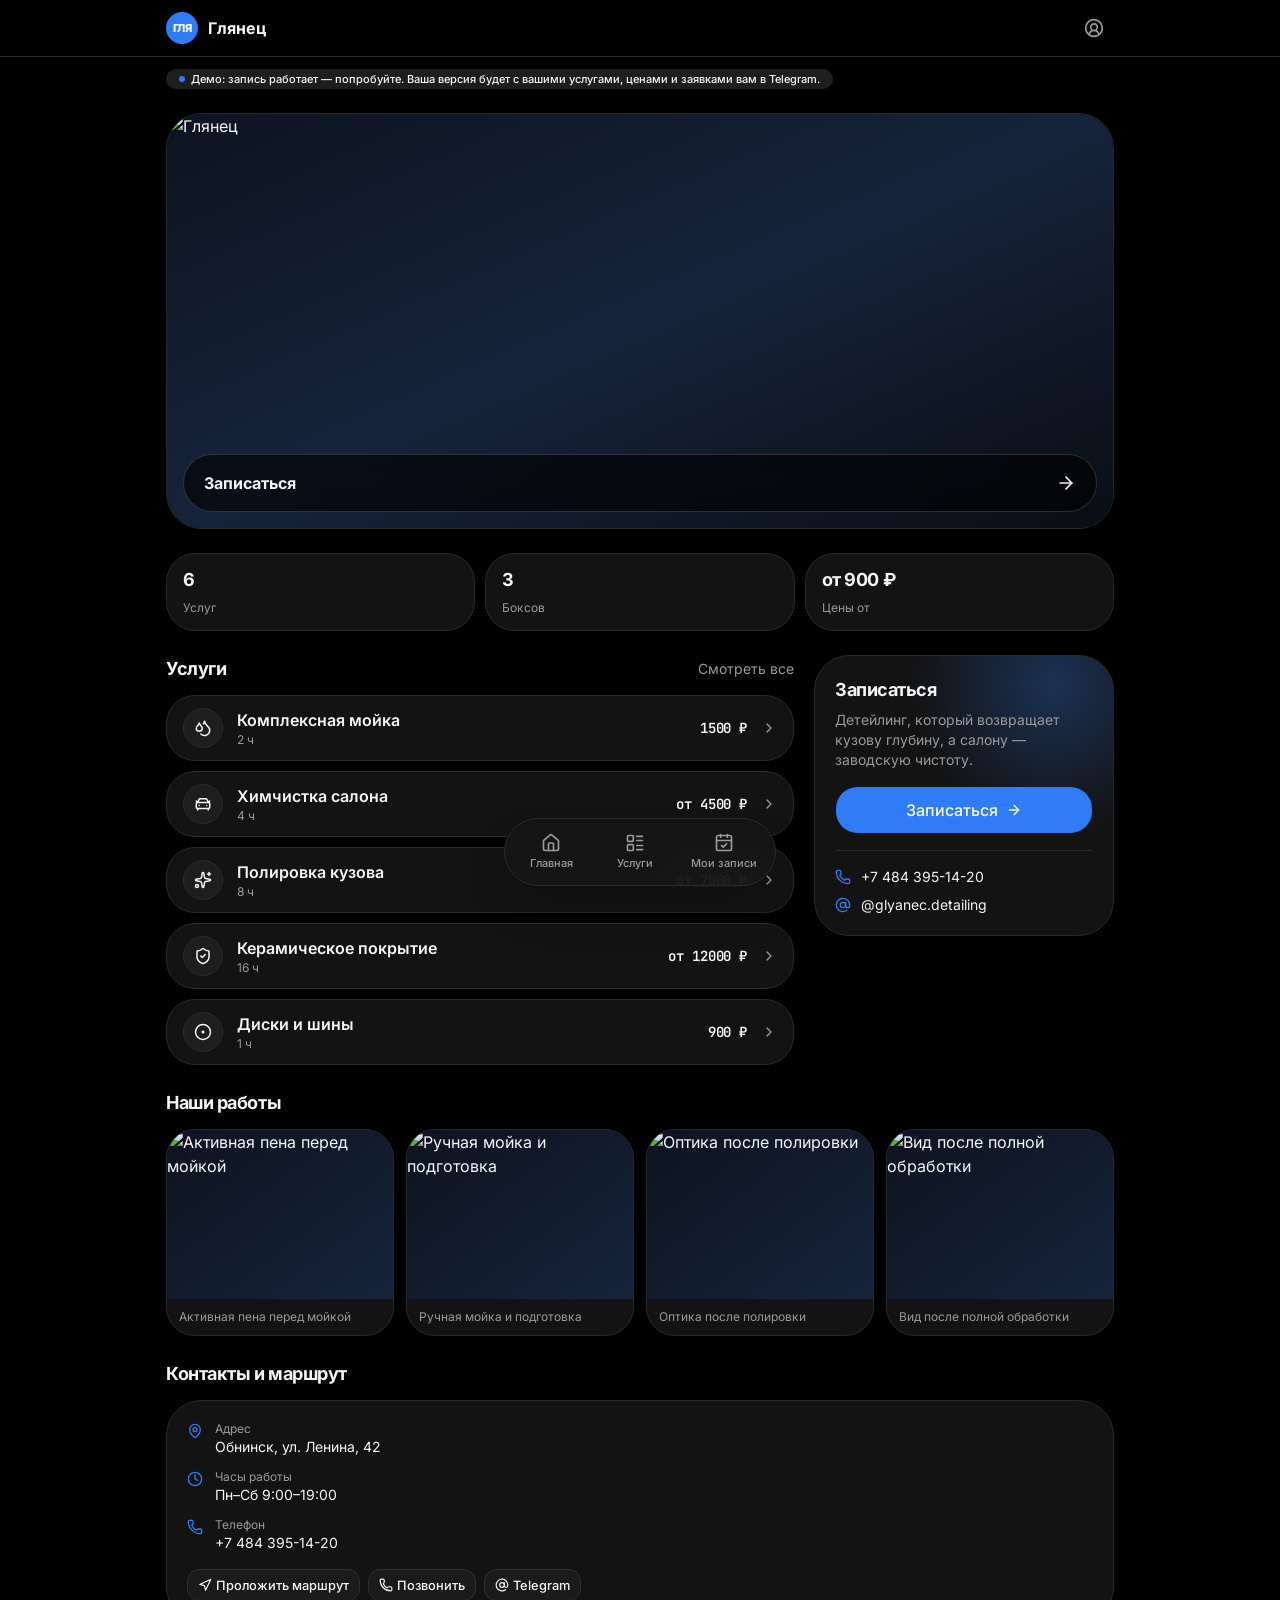
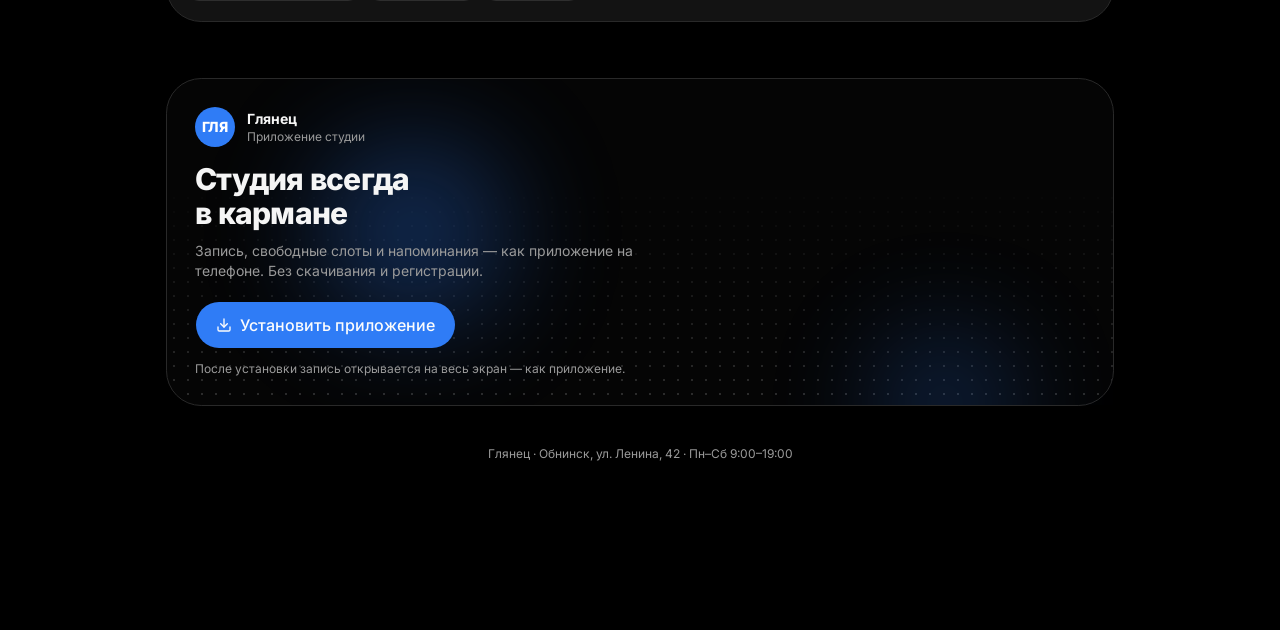
==== index.html @ 8f03084e "og: превью ссылки в Telegram" ====
<!doctype html>
<html lang="ru" class="dark">
  <head>
    <meta charset="UTF-8" />
    <meta name="viewport" content="width=device-width, initial-scale=1.0, viewport-fit=cover" />
    <meta name="theme-color" content="#000000" />
    <meta name="description" content="Онлайн-запись в детейлинг-студию «Глянец» — услуги, цены и свободные слоты прямо с телефона." />
    <title>Глянец — детейлинг-студия в Обнинске · Онлайн-запись</title>
    <meta property="og:type" content="website" />
    <meta property="og:site_name" content="Глянец — детейлинг-студия" />
    <meta property="og:title" content="Глянец — детейлинг-студия в Обнинске" />
    <meta property="og:description" content="Онлайн-запись прямо с телефона: услуги, цены и свободные слоты." />
    <meta property="og:image" content="https://biber78788-byte.github.io/demo-glyanec/og.jpg" />
    <meta property="og:image:width" content="1200" />
    <meta property="og:image:height" content="630" />
    <meta property="og:url" content="https://biber78788-byte.github.io/demo-glyanec/" />
    <meta name="twitter:card" content="summary_large_image" />

    <link rel="icon" type="image/png" href="./icon-512.png" />
    <link rel="apple-touch-icon" href="./icon-512.png" />
    <link rel="preconnect" href="https://fonts.googleapis.com" />
    <link rel="preconnect" href="https://fonts.gstatic.com" crossorigin />
    <link
      href="https://fonts.googleapis.com/css2?family=Inter:wght@400;500;600;700;800&family=JetBrains+Mono:wght@500;600&display=swap"
      rel="stylesheet"
    />
    <script type="module" crossorigin src="./assets/index-B6AAFp9s.js"></script>
    <link rel="stylesheet" crossorigin href="./assets/index-CU61PNEk.css">
  <link rel="manifest" href="./manifest.webmanifest"></head>
  <body>
    <div id="root"></div>
  </body>
</html>
---- assets/index-CU61PNEk.css ----
@layer properties{@supports (((-webkit-hyphens:none)) and (not (margin-trim:inline))) or ((-moz-orient:inline) and (not (color:rgb(from red r g b)))){:root,:host{--shimmer-angle:20deg}*,:before,:after,::backdrop{--tw-translate-x:0;--tw-translate-y:0;--tw-translate-z:0;--tw-rotate-x:initial;--tw-rotate-y:initial;--tw-rotate-z:initial;--tw-skew-x:initial;--tw-skew-y:initial;--tw-border-style:solid;--tw-gradient-position:initial;--tw-gradient-from:#0000;--tw-gradient-via:#0000;--tw-gradient-to:#0000;--tw-gradient-stops:initial;--tw-gradient-via-stops:initial;--tw-gradient-from-position:0%;--tw-gradient-via-position:50%;--tw-gradient-to-position:100%;--tw-leading:initial;--tw-font-weight:initial;--tw-tracking:initial;--tw-shadow:0 0 #0000;--tw-shadow-color:initial;--tw-shadow-alpha:100%;--tw-inset-shadow:0 0 #0000;--tw-inset-shadow-color:initial;--tw-inset-shadow-alpha:100%;--tw-ring-color:initial;--tw-ring-shadow:0 0 #0000;--tw-inset-ring-color:initial;--tw-inset-ring-shadow:0 0 #0000;--tw-ring-inset:initial;--tw-ring-offset-width:0px;--tw-ring-offset-color:#fff;--tw-ring-offset-shadow:0 0 #0000;--tw-outline-style:solid;--tw-backdrop-blur:initial;--tw-backdrop-brightness:initial;--tw-backdrop-contrast:initial;--tw-backdrop-grayscale:initial;--tw-backdrop-hue-rotate:initial;--tw-backdrop-invert:initial;--tw-backdrop-opacity:initial;--tw-backdrop-saturate:initial;--tw-backdrop-sepia:initial;--tw-duration:initial;--tw-ease:initial;--tw-content:"";--tw-blur:initial;--tw-brightness:initial;--tw-contrast:initial;--tw-grayscale:initial;--tw-hue-rotate:initial;--tw-invert:initial;--tw-opacity:initial;--tw-saturate:initial;--tw-sepia:initial;--tw-drop-shadow:initial;--tw-drop-shadow-color:initial;--tw-drop-shadow-alpha:100%;--tw-drop-shadow-size:initial;--tw-animation-delay:0s;--tw-animation-direction:normal;--tw-animation-duration:initial;--tw-animation-fill-mode:none;--tw-animation-iteration-count:1;--tw-enter-blur:0;--tw-enter-opacity:1;--tw-enter-rotate:0;--tw-enter-scale:1;--tw-enter-translate-x:0;--tw-enter-translate-y:0;--tw-exit-blur:0;--tw-exit-opacity:1;--tw-exit-rotate:0;--tw-exit-scale:1;--tw-exit-translate-x:0;--tw-exit-translate-y:0;--scroll-fade-t:0px;--scroll-fade-b:0px;--scroll-fade-s:0px;--scroll-fade-e:0px;--scroll-fade-mask:initial;--shimmer-image:initial;--shimmer-text-fill:initial}}}@layer theme{:root,:host{--font-sans:"Inter Variable", ui-sans-serif, system-ui, -apple-system, sans-serif;--font-mono:"JetBrains Mono", ui-monospace, "Cascadia Mono", monospace;--color-emerald-400:oklch(76.5% .177 163.223);--color-emerald-500:oklch(69.6% .17 162.48);--color-black:#000;--color-white:#fff;--spacing:.25rem;--container-xs:20rem;--container-sm:24rem;--text-xs:.75rem;--text-xs--line-height:calc(1 / .75);--text-sm:.875rem;--text-sm--line-height:calc(1.25 / .875);--text-base:1rem;--text-base--line-height: 1.5 ;--text-lg:1.125rem;--text-lg--line-height:calc(1.75 / 1.125);--text-2xl:1.5rem;--text-2xl--line-height:calc(2 / 1.5);--text-3xl:1.875rem;--text-3xl--line-height: 1.2 ;--font-weight-medium:500;--font-weight-semibold:600;--font-weight-bold:700;--font-weight-extrabold:800;--tracking-tight:-.025em;--leading-snug:1.375;--radius-md:calc(var(--radius) * .8);--shadow-sm:0 1px 3px 0 #0000001a, 0 1px 2px -1px #0000001a;--shadow-md:0 4px 6px -1px #0000001a, 0 2px 4px -2px #0000001a;--shadow-lg:0 10px 15px -3px #0000001a, 0 4px 6px -4px #0000001a;--shadow-xl:0 20px 25px -5px #0000001a, 0 8px 10px -6px #0000001a;--animate-spin:spin 1s linear infinite;--animate-pulse:pulse 2s cubic-bezier(.4, 0, .6, 1) infinite;--blur-xs:4px;--blur-md:12px;--blur-xl:24px;--default-transition-duration:.15s;--default-transition-timing-function:cubic-bezier(.4, 0, .2, 1);--default-font-family:"Inter Variable", ui-sans-serif, system-ui, -apple-system, sans-serif;--default-mono-font-family:"JetBrains Mono", ui-monospace, "Cascadia Mono", monospace;--color-ring:var(--ring);--color-border:var(--border);--color-destructive:var(--destructive);--color-accent:var(--accent);--color-muted-foreground:var(--muted-foreground);--color-muted:var(--muted);--color-secondary:var(--secondary);--color-primary:var(--primary);--color-popover:var(--popover);--color-card-foreground:var(--card-foreground);--color-card:var(--card);--color-foreground:var(--foreground);--color-background:var(--background)}}@layer base{*,:after,:before,::backdrop{box-sizing:border-box;border:0 solid;margin:0;padding:0}::file-selector-button{box-sizing:border-box;border:0 solid;margin:0;padding:0}html,:host{-webkit-text-size-adjust:100%;tab-size:4;line-height:1.5;font-family:var(--default-font-family,-apple-system, BlinkMacSystemFont, "Segoe UI", Roboto, "Helvetica Neue", "Noto Sans", Arial, sans-serif, "Apple Color Emoji", "Segoe UI Emoji", "Segoe UI Symbol", "Noto Color Emoji");font-feature-settings:var(--default-font-feature-settings,normal);font-variation-settings:var(--default-font-variation-settings,normal);-webkit-tap-highlight-color:transparent}hr{height:0;color:inherit;border-top-width:1px}abbr:where([title]){-webkit-text-decoration:underline dotted;text-decoration:underline dotted}h1,h2,h3,h4,h5,h6{font-size:inherit;font-weight:inherit}a{color:inherit;-webkit-text-decoration:inherit;text-decoration:inherit}b,strong{font-weight:bolder}code,kbd,samp,pre{font-family:var(--default-mono-font-family,ui-monospace, SFMono-Regular, Menlo, Monaco, Consolas, "Liberation Mono", "Courier New", monospace);font-feature-settings:var(--default-mono-font-feature-settings,normal);font-variation-settings:var(--default-mono-font-variation-settings,normal);font-size:1em}small{font-size:80%}sub,sup{vertical-align:baseline;font-size:75%;line-height:0;position:relative}sub{bottom:-.25em}sup{top:-.5em}table{text-indent:0;border-color:inherit;border-collapse:collapse}:-moz-focusring:where(:not(iframe)){outline:auto}progress{vertical-align:baseline}summary{display:list-item}ol,ul,menu{list-style:none}img,svg,video,canvas,audio,iframe,embed,object{vertical-align:middle;display:block}img,video{max-width:100%;height:auto}button,input,select,optgroup,textarea{font:inherit;font-feature-settings:inherit;font-variation-settings:inherit;letter-spacing:inherit;color:inherit;opacity:1;background-color:#0000;border-radius:0}::file-selector-button{font:inherit;font-feature-settings:inherit;font-variation-settings:inherit;letter-spacing:inherit;color:inherit;opacity:1;background-color:#0000;border-radius:0}:where(select:is([multiple],[size])) optgroup{font-weight:bolder}:where(select:is([multiple],[size])) optgroup option{padding-inline-start:20px}::file-selector-button{margin-inline-end:4px}::placeholder{opacity:1}@supports (not ((-webkit-appearance:-apple-pay-button))) or (contain-intrinsic-size:1px){::placeholder{color:currentColor}@supports (color:color-mix(in lab,red,red)){::placeholder{color:color-mix(in oklab,currentcolor 50%,transparent)}}}textarea{resize:vertical}::-webkit-search-decoration{-webkit-appearance:none}::-webkit-date-and-time-value{min-height:1lh;text-align:inherit}::-webkit-datetime-edit{display:inline-flex}::-webkit-datetime-edit-fields-wrapper{padding:0}::-webkit-datetime-edit{padding-block:0}::-webkit-datetime-edit-year-field{padding-block:0}::-webkit-datetime-edit-month-field{padding-block:0}::-webkit-datetime-edit-day-field{padding-block:0}::-webkit-datetime-edit-hour-field{padding-block:0}::-webkit-datetime-edit-minute-field{padding-block:0}::-webkit-datetime-edit-second-field{padding-block:0}::-webkit-datetime-edit-millisecond-field{padding-block:0}::-webkit-datetime-edit-meridiem-field{padding-block:0}::-webkit-calendar-picker-indicator{line-height:1}:-moz-ui-invalid{box-shadow:none}button,input:where([type=button],[type=reset],[type=submit]){appearance:button}::file-selector-button{appearance:button}::-webkit-inner-spin-button{height:auto}::-webkit-outer-spin-button{height:auto}[hidden]:where(:not([hidden=until-found])){display:none!important}*{border-color:var(--border);outline-color:var(--ring)}@supports (color:color-mix(in lab,red,red)){*{outline-color:color-mix(in oklab,var(--ring) 50%,transparent)}}html{color-scheme:dark;scroll-behavior:smooth;font-family:Inter Variable,ui-sans-serif,system-ui,-apple-system,sans-serif}body{background-color:var(--background);color:var(--foreground);-webkit-font-smoothing:antialiased;-moz-osx-font-smoothing:grayscale}::selection{background:var(--primary)}@supports (color:color-mix(in lab,red,red)){::selection{background:color-mix(in oklab,var(--primary) 45%,transparent)}}}@layer components;@layer utilities{.\@container\/card-header{container:card-header/inline-size}.pointer-events-auto{pointer-events:auto}.pointer-events-none{pointer-events:none}.visible{visibility:visible}.sr-only{clip-path:inset(50%);white-space:nowrap;border-width:0;width:1px;height:1px;margin:-1px;padding:0;position:absolute;overflow:hidden}.absolute{position:absolute}.fixed{position:fixed}.relative{position:relative}.static{position:static}.sticky{position:sticky}.inset-0{inset:0}.inset-x-0{inset-inline:0}.inset-x-4{inset-inline:calc(var(--spacing) * 4)}.top-0{top:0}.top-1\/2{top:50%}.top-2{top:calc(var(--spacing) * 2)}.right-2{right:calc(var(--spacing) * 2)}.bottom-0{bottom:0}.bottom-4{bottom:calc(var(--spacing) * 4)}.left-1\/2{left:50%}.isolate{isolation:isolate}.z-10{z-index:10}.z-40{z-index:40}.z-50{z-index:50}.col-span-2{grid-column:span 2/span 2}.col-start-2{grid-column-start:2}.row-span-2{grid-row:span 2/span 2}.row-start-1{grid-row-start:1}.m-\(--drawer-inset\,0px\){margin:var(--drawer-inset,0px)}.-mx-1{margin-inline:calc(var(--spacing) * -1)}.-mx-4{margin-inline:calc(var(--spacing) * -4)}.mx-auto{margin-inline:auto}.my-1{margin-block:var(--spacing)}.mt-0\.5{margin-top:calc(var(--spacing) * .5)}.mt-1{margin-top:var(--spacing)}.mt-1\.5{margin-top:calc(var(--spacing) * 1.5)}.mt-2{margin-top:calc(var(--spacing) * 2)}.mt-2\.5{margin-top:calc(var(--spacing) * 2.5)}.mt-3{margin-top:calc(var(--spacing) * 3)}.mt-4{margin-top:calc(var(--spacing) * 4)}.mt-5{margin-top:calc(var(--spacing) * 5)}.mt-8{margin-top:calc(var(--spacing) * 8)}.mt-auto{margin-top:auto}.-mb-4{margin-bottom:calc(var(--spacing) * -4)}.mb-3{margin-bottom:calc(var(--spacing) * 3)}.mb-4{margin-bottom:calc(var(--spacing) * 4)}.mb-5{margin-bottom:calc(var(--spacing) * 5)}.block{display:block}.flex{display:flex}.grid{display:grid}.hidden{display:none}.inline{display:inline}.inline-flex{display:inline-flex}.table{display:table}.field-sizing-content{field-sizing:content}.aspect-\[4\/3\]{aspect-ratio:4/3}.aspect-\[16\/10\]{aspect-ratio:16/10}.size-1\.5{width:calc(var(--spacing) * 1.5);height:calc(var(--spacing) * 1.5)}.size-3{width:calc(var(--spacing) * 3);height:calc(var(--spacing) * 3)}.size-3\.5{width:calc(var(--spacing) * 3.5);height:calc(var(--spacing) * 3.5)}.size-4{width:calc(var(--spacing) * 4);height:calc(var(--spacing) * 4)}.size-4\.5{width:calc(var(--spacing) * 4.5);height:calc(var(--spacing) * 4.5)}.size-5{width:calc(var(--spacing) * 5);height:calc(var(--spacing) * 5)}.size-6{width:calc(var(--spacing) * 6);height:calc(var(--spacing) * 6)}.size-8{width:calc(var(--spacing) * 8);height:calc(var(--spacing) * 8)}.size-10{width:calc(var(--spacing) * 10);height:calc(var(--spacing) * 10)}.size-12{width:calc(var(--spacing) * 12);height:calc(var(--spacing) * 12)}.size-14{width:calc(var(--spacing) * 14);height:calc(var(--spacing) * 14)}.h-\(--drawer-content-height\){height:var(--drawer-content-height)}.h-1{height:var(--spacing)}.h-3\.5{height:calc(var(--spacing) * 3.5)}.h-5{height:calc(var(--spacing) * 5)}.h-6{height:calc(var(--spacing) * 6)}.h-8{height:calc(var(--spacing) * 8)}.h-10{height:calc(var(--spacing) * 10)}.h-12{height:calc(var(--spacing) * 12)}.h-14{height:calc(var(--spacing) * 14)}.h-16{height:calc(var(--spacing) * 16)}.h-24{height:calc(var(--spacing) * 24)}.h-40{height:calc(var(--spacing) * 40)}.h-\[calc\(100\%-1px\)\]{height:calc(100% - 1px)}.h-auto{height:auto}.h-px{height:1px}.max-h-\(--available-height\){max-height:var(--available-height)}.max-h-\(--drawer-content-max-height\,none\){max-height:var(--drawer-content-max-height,none)}.min-h-0{min-height:0}.min-h-16{min-height:calc(var(--spacing) * 16)}.min-h-dvh{min-height:100dvh}.w-\(--anchor-width\){width:var(--anchor-width)}.w-\(--drawer-content-width\,auto\){width:var(--drawer-content-width,auto)}.w-3\/4{width:75%}.w-28{width:calc(var(--spacing) * 28)}.w-fit{width:fit-content}.w-full{width:100%}.max-w-\[560px\]{max-width:560px}.max-w-\[980px\]{max-width:980px}.max-w-\[calc\(100\%-2rem\)\]{max-width:calc(100% - 2rem)}.max-w-sm{max-width:var(--container-sm)}.max-w-xs{max-width:var(--container-xs)}.min-w-0{min-width:0}.min-w-14{min-width:calc(var(--spacing) * 14)}.min-w-20{min-width:calc(var(--spacing) * 20)}.min-w-36{min-width:calc(var(--spacing) * 36)}.min-w-40{min-width:calc(var(--spacing) * 40)}.flex-1{flex:1}.shrink-0{flex-shrink:0}.origin-\(--transform-origin\){transform-origin:var(--transform-origin)}.-translate-x-1\/2{--tw-translate-x: -50% ;translate:var(--tw-translate-x) var(--tw-translate-y)}.-translate-y-1\/2{--tw-translate-y: -50% ;translate:var(--tw-translate-x) var(--tw-translate-y)}.transform{transform:var(--tw-rotate-x,) var(--tw-rotate-y,) var(--tw-rotate-z,) var(--tw-skew-x,) var(--tw-skew-y,)}.transform-\[translate3d\(var\(--translate-x\,0px\)\,var\(--translate-y\,0px\)\,0\)_scale\(var\(--stack-scale\)\)\]{transform:translate3d(var(--translate-x,0px),var(--translate-y,0px),0) scale(var(--stack-scale))}.animate-pulse{animation:var(--animate-pulse)}.animate-spin{animation:var(--animate-spin)}.cursor-default{cursor:default}.cursor-grab{cursor:grab}.cursor-not-allowed{cursor:not-allowed}.cursor-pointer{cursor:pointer}.scroll-my-1{scroll-margin-block:var(--spacing)}.\[scrollbar-width\:none\]{scrollbar-width:none}.auto-rows-min{grid-auto-rows:min-content}.grid-cols-2{grid-template-columns:repeat(2,minmax(0,1fr))}.grid-cols-3{grid-template-columns:repeat(3,minmax(0,1fr))}.grid-cols-4{grid-template-columns:repeat(4,minmax(0,1fr))}.flex-col{flex-direction:column}.flex-col-reverse{flex-direction:column-reverse}.flex-wrap{flex-wrap:wrap}.place-items-center{place-items:center}.items-center{align-items:center}.items-start{align-items:flex-start}.justify-between{justify-content:space-between}.justify-center{justify-content:center}.justify-start{justify-content:flex-start}.gap-\(--card-spacing\){gap:var(--card-spacing)}.gap-0\.5{gap:calc(var(--spacing) * .5)}.gap-1{gap:var(--spacing)}.gap-1\.5{gap:calc(var(--spacing) * 1.5)}.gap-2{gap:calc(var(--spacing) * 2)}.gap-2\.5{gap:calc(var(--spacing) * 2.5)}.gap-3{gap:calc(var(--spacing) * 3)}.gap-3\.5{gap:calc(var(--spacing) * 3.5)}.gap-4{gap:calc(var(--spacing) * 4)}.gap-5{gap:calc(var(--spacing) * 5)}.gap-6{gap:calc(var(--spacing) * 6)}.self-start{align-self:flex-start}.justify-self-end{justify-self:flex-end}.truncate{text-overflow:ellipsis;white-space:nowrap;overflow:hidden}.overflow-hidden{overflow:hidden}.overflow-x-auto{overflow-x:auto}.overflow-x-hidden{overflow-x:hidden}.overflow-y-auto{overflow-y:auto}.overscroll-contain{overscroll-behavior:contain}.rounded-2xl{border-radius:calc(var(--radius) * 1.8)}.rounded-3xl{border-radius:calc(var(--radius) * 2.2)}.rounded-4xl{border-radius:calc(var(--radius) * 2.6)}.rounded-\[inherit\]{border-radius:inherit}.rounded-\[min\(var\(--radius-md\)\,10px\)\]{border-radius:min(var(--radius-md),10px)}.rounded-\[min\(var\(--radius-md\)\,12px\)\]{border-radius:min(var(--radius-md),12px)}.rounded-full{border-radius:3.40282e38px}.rounded-lg{border-radius:var(--radius)}.rounded-md{border-radius:calc(var(--radius) * .8)}.rounded-none{border-radius:0}.rounded-xl{border-radius:calc(var(--radius) * 1.4)}.rounded-t-xl{border-top-left-radius:calc(var(--radius) * 1.4);border-top-right-radius:calc(var(--radius) * 1.4)}.rounded-b-xl{border-bottom-right-radius:calc(var(--radius) * 1.4);border-bottom-left-radius:calc(var(--radius) * 1.4)}.border{border-style:var(--tw-border-style);border-width:1px}.border-t{border-top-style:var(--tw-border-style);border-top-width:1px}.border-b{border-bottom-style:var(--tw-border-style);border-bottom-width:1px}.border-dashed{--tw-border-style:dashed;border-style:dashed}.border-border{border-color:var(--border)}.border-input{border-color:var(--input)}.border-primary,.border-primary\/30{border-color:var(--primary)}@supports (color:color-mix(in lab,red,red)){.border-primary\/30{border-color:color-mix(in oklab,var(--primary) 30%,transparent)}}.border-transparent{border-color:#0000}.bg-\[\#050505\]{background-color:#050505}.bg-background,.bg-background\/85{background-color:var(--background)}@supports (color:color-mix(in lab,red,red)){.bg-background\/85{background-color:color-mix(in oklab,var(--background) 85%,transparent)}}.bg-black\/10{background-color:#0000001a}@supports (color:color-mix(in lab,red,red)){.bg-black\/10{background-color:color-mix(in oklab,var(--color-black) 10%,transparent)}}.bg-border{background-color:var(--border)}.bg-card{background-color:var(--card)}.bg-destructive\/10{background-color:var(--destructive)}@supports (color:color-mix(in lab,red,red)){.bg-destructive\/10{background-color:color-mix(in oklab,var(--destructive) 10%,transparent)}}.bg-destructive\/15{background-color:var(--destructive)}@supports (color:color-mix(in lab,red,red)){.bg-destructive\/15{background-color:color-mix(in oklab,var(--destructive) 15%,transparent)}}.bg-emerald-500\/15{background-color:#00bb7f26}@supports (color:color-mix(in lab,red,red)){.bg-emerald-500\/15{background-color:color-mix(in oklab,var(--color-emerald-500) 15%,transparent)}}.bg-muted,.bg-muted\/50{background-color:var(--muted)}@supports (color:color-mix(in lab,red,red)){.bg-muted\/50{background-color:color-mix(in oklab,var(--muted) 50%,transparent)}}.bg-popover,.bg-popover\/90{background-color:var(--popover)}@supports (color:color-mix(in lab,red,red)){.bg-popover\/90{background-color:color-mix(in oklab,var(--popover) 90%,transparent)}}.bg-primary,.bg-primary\/10{background-color:var(--primary)}@supports (color:color-mix(in lab,red,red)){.bg-primary\/10{background-color:color-mix(in oklab,var(--primary) 10%,transparent)}}.bg-primary\/15{background-color:var(--primary)}@supports (color:color-mix(in lab,red,red)){.bg-primary\/15{background-color:color-mix(in oklab,var(--primary) 15%,transparent)}}.bg-secondary{background-color:var(--secondary)}.bg-transparent{background-color:#0000}.bg-gradient-to-br{--tw-gradient-position:to bottom right in oklab;background-image:linear-gradient(var(--tw-gradient-stops))}.from-\[\#0d1420\]{--tw-gradient-from:#0d1420;--tw-gradient-stops:var(--tw-gradient-via-stops,var(--tw-gradient-position), var(--tw-gradient-from) var(--tw-gradient-from-position), var(--tw-gradient-to) var(--tw-gradient-to-position))}.via-\[\#16233a\]{--tw-gradient-via:#16233a;--tw-gradient-via-stops:var(--tw-gradient-position), var(--tw-gradient-from) var(--tw-gradient-from-position), var(--tw-gradient-via) var(--tw-gradient-via-position), var(--tw-gradient-to) var(--tw-gradient-to-position);--tw-gradient-stops:var(--tw-gradient-via-stops)}.to-\[\#0a0e14\]{--tw-gradient-to:#0a0e14;--tw-gradient-stops:var(--tw-gradient-via-stops,var(--tw-gradient-position), var(--tw-gradient-from) var(--tw-gradient-from-position), var(--tw-gradient-to) var(--tw-gradient-to-position))}.to-\[\#16233a\]{--tw-gradient-to:#16233a;--tw-gradient-stops:var(--tw-gradient-via-stops,var(--tw-gradient-position), var(--tw-gradient-from) var(--tw-gradient-from-position), var(--tw-gradient-to) var(--tw-gradient-to-position))}.bg-clip-padding{background-clip:padding-box}.object-cover{object-fit:cover}.p-\(--card-spacing\){padding:var(--card-spacing)}.p-1{padding:var(--spacing)}.p-1\.5{padding:calc(var(--spacing) * 1.5)}.p-3{padding:calc(var(--spacing) * 3)}.p-4{padding:calc(var(--spacing) * 4)}.p-5{padding:calc(var(--spacing) * 5)}.p-6{padding:calc(var(--spacing) * 6)}.p-8{padding:calc(var(--spacing) * 8)}.p-\[3px\]{padding:3px}.px-\(--card-spacing\){padding-inline:var(--card-spacing)}.px-1\.5{padding-inline:calc(var(--spacing) * 1.5)}.px-2{padding-inline:calc(var(--spacing) * 2)}.px-2\.5{padding-inline:calc(var(--spacing) * 2.5)}.px-3{padding-inline:calc(var(--spacing) * 3)}.px-4{padding-inline:calc(var(--spacing) * 4)}.px-5{padding-inline:calc(var(--spacing) * 5)}.py-\(--card-spacing\){padding-block:var(--card-spacing)}.py-0\.5{padding-block:calc(var(--spacing) * .5)}.py-1{padding-block:var(--spacing)}.py-1\.5{padding-block:calc(var(--spacing) * 1.5)}.py-2{padding-block:calc(var(--spacing) * 2)}.py-2\.5{padding-block:calc(var(--spacing) * 2.5)}.py-3{padding-block:calc(var(--spacing) * 3)}.py-4{padding-block:calc(var(--spacing) * 4)}.py-8{padding-block:calc(var(--spacing) * 8)}.py-24{padding-block:calc(var(--spacing) * 24)}.pt-0{padding-top:0}.pt-1{padding-top:var(--spacing)}.pt-2{padding-top:calc(var(--spacing) * 2)}.pt-3{padding-top:calc(var(--spacing) * 3)}.pt-4{padding-top:calc(var(--spacing) * 4)}.pr-2{padding-right:calc(var(--spacing) * 2)}.pr-8{padding-right:calc(var(--spacing) * 8)}.pb-0{padding-bottom:0}.pb-1{padding-bottom:var(--spacing)}.pb-2{padding-bottom:calc(var(--spacing) * 2)}.pb-40{padding-bottom:calc(var(--spacing) * 40)}.pb-\[max\(1rem\,env\(safe-area-inset-bottom\)\)\]{padding-bottom:max(1rem,env(safe-area-inset-bottom))}.pl-1\.5{padding-left:calc(var(--spacing) * 1.5)}.pl-2\.5{padding-left:calc(var(--spacing) * 2.5)}.text-center{text-align:center}.text-left{text-align:left}.text-right{text-align:right}.font-heading{font-family:var(--font-sans)}.text-2xl{font-size:var(--text-2xl);line-height:var(--tw-leading,var(--text-2xl--line-height))}.text-3xl{font-size:var(--text-3xl);line-height:var(--tw-leading,var(--text-3xl--line-height))}.text-base{font-size:var(--text-base);line-height:var(--tw-leading,var(--text-base--line-height))}.text-lg{font-size:var(--text-lg);line-height:var(--tw-leading,var(--text-lg--line-height))}.text-sm{font-size:var(--text-sm);line-height:var(--tw-leading,var(--text-sm--line-height))}.text-xs{font-size:var(--text-xs);line-height:var(--tw-leading,var(--text-xs--line-height))}.text-\[0\.8rem\]{font-size:.8rem}.text-\[11px\]{font-size:11px}.leading-\[1\.12\]{--tw-leading:1.12;line-height:1.12}.leading-none{--tw-leading:1;line-height:1}.leading-snug{--tw-leading:var(--leading-snug);line-height:var(--leading-snug)}.font-bold{--tw-font-weight:var(--font-weight-bold);font-weight:var(--font-weight-bold)}.font-extrabold{--tw-font-weight:var(--font-weight-extrabold);font-weight:var(--font-weight-extrabold)}.font-medium{--tw-font-weight:var(--font-weight-medium);font-weight:var(--font-weight-medium)}.font-semibold{--tw-font-weight:var(--font-weight-semibold);font-weight:var(--font-weight-semibold)}.tracking-tight{--tw-tracking:var(--tracking-tight);letter-spacing:var(--tracking-tight)}.text-balance{text-wrap:balance}.whitespace-nowrap{white-space:nowrap}.text-card-foreground{color:var(--card-foreground)}.text-destructive{color:var(--destructive)}.text-emerald-400{color:var(--color-emerald-400)}.text-foreground,.text-foreground\/60{color:var(--foreground)}@supports (color:color-mix(in lab,red,red)){.text-foreground\/60{color:color-mix(in oklab,var(--foreground) 60%,transparent)}}.text-muted-foreground{color:var(--muted-foreground)}.text-popover-foreground{color:var(--popover-foreground)}.text-primary{color:var(--primary)}.text-primary-foreground{color:var(--primary-foreground)}.text-secondary-foreground{color:var(--secondary-foreground)}.text-white{color:var(--color-white)}.line-through{text-decoration-line:line-through}.underline-offset-4{text-underline-offset:4px}.opacity-50{opacity:.5}.opacity-80{opacity:.8}.opacity-\[max\(var\(--drawer-overlay-min-opacity\,0\)\,calc\(1-var\(--drawer-swipe-progress\)\)\)\]{opacity:max(var(--drawer-overlay-min-opacity,0),calc(1 - var(--drawer-swipe-progress)))}.shadow-2xl{--tw-shadow:0 25px 50px -12px var(--tw-shadow-color,#00000040);box-shadow:var(--tw-inset-shadow),var(--tw-inset-ring-shadow),var(--tw-ring-offset-shadow),var(--tw-ring-shadow),var(--tw-shadow)}.shadow-md{--tw-shadow:0 4px 6px -1px var(--tw-shadow-color,#0000001a), 0 2px 4px -2px var(--tw-shadow-color,#0000001a);box-shadow:var(--tw-inset-shadow),var(--tw-inset-ring-shadow),var(--tw-ring-offset-shadow),var(--tw-ring-shadow),var(--tw-shadow)}.ring-0{--tw-ring-shadow:var(--tw-ring-inset,) 0 0 0 calc(0px + var(--tw-ring-offset-width)) var(--tw-ring-color,currentcolor);box-shadow:var(--tw-inset-shadow),var(--tw-inset-ring-shadow),var(--tw-ring-offset-shadow),var(--tw-ring-shadow),var(--tw-shadow)}.ring-1{--tw-ring-shadow:var(--tw-ring-inset,) 0 0 0 calc(1px + var(--tw-ring-offset-width)) var(--tw-ring-color,currentcolor);box-shadow:var(--tw-inset-shadow),var(--tw-inset-ring-shadow),var(--tw-ring-offset-shadow),var(--tw-ring-shadow),var(--tw-shadow)}.ring-foreground\/10{--tw-ring-color:var(--foreground)}@supports (color:color-mix(in lab,red,red)){.ring-foreground\/10{--tw-ring-color:color-mix(in oklab, var(--foreground) 10%, transparent)}}.outline-hidden{--tw-outline-style:none;outline-style:none}@media(forced-colors:active){.outline-hidden{outline-offset:2px;outline:2px solid #0000}}.outline{outline-style:var(--tw-outline-style);outline-width:1px}.backdrop-blur-md{--tw-backdrop-blur:blur(var(--blur-md));-webkit-backdrop-filter:var(--tw-backdrop-blur,) var(--tw-backdrop-brightness,) var(--tw-backdrop-contrast,) var(--tw-backdrop-grayscale,) var(--tw-backdrop-hue-rotate,) var(--tw-backdrop-invert,) var(--tw-backdrop-opacity,) var(--tw-backdrop-saturate,) var(--tw-backdrop-sepia,);backdrop-filter:var(--tw-backdrop-blur,) var(--tw-backdrop-brightness,) var(--tw-backdrop-contrast,) var(--tw-backdrop-grayscale,) var(--tw-backdrop-hue-rotate,) var(--tw-backdrop-invert,) var(--tw-backdrop-opacity,) var(--tw-backdrop-saturate,) var(--tw-backdrop-sepia,)}.backdrop-blur-xl{--tw-backdrop-blur:blur(var(--blur-xl));-webkit-backdrop-filter:var(--tw-backdrop-blur,) var(--tw-backdrop-brightness,) var(--tw-backdrop-contrast,) var(--tw-backdrop-grayscale,) var(--tw-backdrop-hue-rotate,) var(--tw-backdrop-invert,) var(--tw-backdrop-opacity,) var(--tw-backdrop-saturate,) var(--tw-backdrop-sepia,);backdrop-filter:var(--tw-backdrop-blur,) var(--tw-backdrop-brightness,) var(--tw-backdrop-contrast,) var(--tw-backdrop-grayscale,) var(--tw-backdrop-hue-rotate,) var(--tw-backdrop-invert,) var(--tw-backdrop-opacity,) var(--tw-backdrop-saturate,) var(--tw-backdrop-sepia,)}.backdrop-filter{-webkit-backdrop-filter:var(--tw-backdrop-blur,) var(--tw-backdrop-brightness,) var(--tw-backdrop-contrast,) var(--tw-backdrop-grayscale,) var(--tw-backdrop-hue-rotate,) var(--tw-backdrop-invert,) var(--tw-backdrop-opacity,) var(--tw-backdrop-saturate,) var(--tw-backdrop-sepia,);backdrop-filter:var(--tw-backdrop-blur,) var(--tw-backdrop-brightness,) var(--tw-backdrop-contrast,) var(--tw-backdrop-grayscale,) var(--tw-backdrop-hue-rotate,) var(--tw-backdrop-invert,) var(--tw-backdrop-opacity,) var(--tw-backdrop-saturate,) var(--tw-backdrop-sepia,)}.transition{transition-property:color,background-color,border-color,outline-color,text-decoration-color,fill,stroke,--tw-gradient-from,--tw-gradient-via,--tw-gradient-to,opacity,box-shadow,transform,translate,scale,rotate,filter,-webkit-backdrop-filter,backdrop-filter,display,content-visibility,overlay,pointer-events;transition-timing-function:var(--tw-ease,var(--default-transition-timing-function));transition-duration:var(--tw-duration,var(--default-transition-duration))}.transition-\[transform\,height\,opacity\,filter\]{transition-property:transform,height,opacity,filter;transition-timing-function:var(--tw-ease,var(--default-transition-timing-function));transition-duration:var(--tw-duration,var(--default-transition-duration))}.transition-all{transition-property:all;transition-timing-function:var(--tw-ease,var(--default-transition-timing-function));transition-duration:var(--tw-duration,var(--default-transition-duration))}.transition-colors{transition-property:color,background-color,border-color,outline-color,text-decoration-color,fill,stroke,--tw-gradient-from,--tw-gradient-via,--tw-gradient-to;transition-timing-function:var(--tw-ease,var(--default-transition-timing-function));transition-duration:var(--tw-duration,var(--default-transition-duration))}.transition-opacity{transition-property:opacity;transition-timing-function:var(--tw-ease,var(--default-transition-timing-function));transition-duration:var(--tw-duration,var(--default-transition-duration))}.transition-transform{transition-property:transform,translate,scale,rotate;transition-timing-function:var(--tw-ease,var(--default-transition-timing-function));transition-duration:var(--tw-duration,var(--default-transition-duration))}.duration-100{--tw-duration:.1s;transition-duration:.1s}.duration-200{--tw-duration:.2s;transition-duration:.2s}.duration-300{--tw-duration:.3s;transition-duration:.3s}.duration-450{--tw-duration:.45s;transition-duration:.45s}.ease-\[cubic-bezier\(0\.22\,1\,0\.36\,1\)\]{--tw-ease:cubic-bezier(.22,1,.36,1);transition-timing-function:cubic-bezier(.22,1,.36,1)}.ease-\[cubic-bezier\(0\.32\,0\.72\,0\,1\)\]{--tw-ease:cubic-bezier(.32,.72,0,1);transition-timing-function:cubic-bezier(.32,.72,0,1)}.ease-\[cubic-bezier\(0\.45\,1\.005\,0\,1\.005\)\]{--tw-ease:cubic-bezier(.45,1.005,0,1.005);transition-timing-function:cubic-bezier(.45,1.005,0,1.005)}.will-change-transform{will-change:transform}.outline-none{--tw-outline-style:none;outline-style:none}.select-none{-webkit-user-select:none;user-select:none}.select-text{-webkit-user-select:text;user-select:text}.\[--bleed\:3rem\]{--bleed:3rem}.\[--card-spacing\:--spacing\(4\)\]{--card-spacing:calc(var(--spacing) * 4)}.\[--drawer-content-height\:var\(--drawer-height\,auto\)\]{--drawer-content-height:var(--drawer-height,auto)}.\[--peek\:1rem\]{--peek:1rem}.\[--stack-height\:var\(--drawer-frontmost-height\,var\(--drawer-height\,0px\)\)\]{--stack-height:var(--drawer-frontmost-height,var(--drawer-height,0px))}.\[--stack-peek-offset\:max\(0px\,calc\(\(var\(--nested-drawers\)-var\(--stack-progress\)\)\*var\(--peek\)\)\)\]{--stack-peek-offset:max(0px, calc((var(--nested-drawers) - var(--stack-progress)) * var(--peek)))}.\[--stack-progress\:clamp\(0\,var\(--drawer-swipe-progress\)\,1\)\]{--stack-progress:clamp(0, var(--drawer-swipe-progress), 1)}.\[--stack-scale-base\:max\(0\,calc\(1-\(var\(--nested-drawers\)\*var\(--stack-step\)\)\)\)\]{--stack-scale-base:max(0, calc(1 - (var(--nested-drawers) * var(--stack-step))))}.\[--stack-scale\:clamp\(0\,calc\(var\(--stack-scale-base\)\+\(var\(--stack-step\)\*var\(--stack-progress\)\)\)\,1\)\]{--stack-scale:clamp(0, calc(var(--stack-scale-base) + (var(--stack-step) * var(--stack-progress))), 1)}.\[--stack-shrink\:calc\(1-var\(--stack-scale\)\)\]{--stack-shrink:calc(1 - var(--stack-scale))}.\[--stack-step\:0\.05\]{--stack-step:.05}.\[interpolate-size\:allow-keywords\]{interpolate-size:allow-keywords}@media(hover:hover){.group-hover\:scale-\[1\.03\]:is(:where(.group):hover *){scale:1.03}}.group-has-\[\:focus-visible\]\/field-label\:border-transparent:is(:where(.group\/field-label):has(:focus-visible) *){border-color:#0000}.group-has-\[\:focus-visible\]\/field-label\:ring-0:is(:where(.group\/field-label):has(:focus-visible) *){--tw-ring-shadow:var(--tw-ring-inset,) 0 0 0 calc(0px + var(--tw-ring-offset-width)) var(--tw-ring-color,currentcolor);box-shadow:var(--tw-inset-shadow),var(--tw-inset-ring-shadow),var(--tw-ring-offset-shadow),var(--tw-ring-shadow),var(--tw-shadow)}.group-data-nested-drawer-open\/drawer-popup\:opacity-0:is(:where(.group\/drawer-popup)[data-nested-drawer-open] *){opacity:0}.group-data-nested-drawer-swiping\/drawer-popup\:opacity-100:is(:where(.group\/drawer-popup)[data-nested-drawer-swiping] *){opacity:1}.group-data-swiping\/drawer-popup\:select-none:is(:where(.group\/drawer-popup)[data-swiping] *){-webkit-user-select:none;user-select:none}.group-data-\[disabled\=true\]\:pointer-events-none:is(:where(.group)[data-disabled=true] *){pointer-events:none}.group-data-\[disabled\=true\]\:opacity-50:is(:where(.group)[data-disabled=true] *){opacity:.5}.group-data-\[size\=default\]\/switch\:size-4:is(:where(.group\/switch)[data-size=default] *){width:calc(var(--spacing) * 4);height:calc(var(--spacing) * 4)}.group-data-\[size\=sm\]\/card\:text-sm:is(:where(.group\/card)[data-size=sm] *){font-size:var(--text-sm);line-height:var(--tw-leading,var(--text-sm--line-height))}.group-data-\[size\=sm\]\/switch\:size-3:is(:where(.group\/switch)[data-size=sm] *){width:calc(var(--spacing) * 3);height:calc(var(--spacing) * 3)}.group-data-\[swipe-axis\=x\]\/drawer-popup\:h-full:is(:where(.group\/drawer-popup)[data-swipe-axis=x] *){height:100%}.group-data-\[swipe-axis\=x\]\/drawer-popup\:w-3:is(:where(.group\/drawer-popup)[data-swipe-axis=x] *){width:calc(var(--spacing) * 3)}.group-data-\[swipe-axis\=x\]\/drawer-popup\:items-center:is(:where(.group\/drawer-popup)[data-swipe-axis=x] *){align-items:center}.group-data-\[swipe-axis\=y\]\/drawer-popup\:h-3:is(:where(.group\/drawer-popup)[data-swipe-axis=y] *){height:calc(var(--spacing) * 3)}.group-data-\[swipe-axis\=y\]\/drawer-popup\:w-full:is(:where(.group\/drawer-popup)[data-swipe-axis=y] *){width:100%}.group-data-\[swipe-axis\=y\]\/drawer-popup\:justify-center:is(:where(.group\/drawer-popup)[data-swipe-axis=y] *){justify-content:center}.group-data-\[swipe-axis\=y\]\/drawer-popup\:text-center:is(:where(.group\/drawer-popup)[data-swipe-axis=y] *){text-align:center}.group-data-\[swipe-direction\=down\]\/drawer-popup\:items-end:is(:where(.group\/drawer-popup)[data-swipe-direction=down] *){align-items:flex-end}.group-data-\[swipe-direction\=left\]\/drawer-popup\:order-last:is(:where(.group\/drawer-popup)[data-swipe-direction=left] *){order:9999}.group-data-\[swipe-direction\=left\]\/drawer-popup\:justify-start:is(:where(.group\/drawer-popup)[data-swipe-direction=left] *){justify-content:flex-start}.group-data-\[swipe-direction\=right\]\/drawer-popup\:justify-end:is(:where(.group\/drawer-popup)[data-swipe-direction=right] *){justify-content:flex-end}.group-data-\[swipe-direction\=up\]\/drawer-popup\:order-last:is(:where(.group\/drawer-popup)[data-swipe-direction=up] *){order:9999}.group-data-\[swipe-direction\=up\]\/drawer-popup\:items-start:is(:where(.group\/drawer-popup)[data-swipe-direction=up] *){align-items:flex-start}.group-data-\[variant\=line\]\/tabs-list\:bg-transparent:is(:where(.group\/tabs-list)[data-variant=line] *){background-color:#0000}.group-data-horizontal\/tabs\:h-8:is(:where(.group\/tabs):where([data-orientation=horizontal]) *){height:calc(var(--spacing) * 8)}.group-data-vertical\/tabs\:h-fit:is(:where(.group\/tabs):where([data-orientation=vertical]) *){height:fit-content}.group-data-vertical\/tabs\:w-full:is(:where(.group\/tabs):where([data-orientation=vertical]) *){width:100%}.group-data-vertical\/tabs\:flex-col:is(:where(.group\/tabs):where([data-orientation=vertical]) *){flex-direction:column}.group-data-vertical\/tabs\:justify-start:is(:where(.group\/tabs):where([data-orientation=vertical]) *){justify-content:flex-start}.peer-disabled\:cursor-not-allowed:is(:where(.peer):disabled~*){cursor:not-allowed}.peer-disabled\:opacity-50:is(:where(.peer):disabled~*){opacity:.5}.file\:inline-flex::file-selector-button{display:inline-flex}.file\:h-6::file-selector-button{height:calc(var(--spacing) * 6)}.file\:border-0::file-selector-button{border-style:var(--tw-border-style);border-width:0}.file\:bg-transparent::file-selector-button{background-color:#0000}.file\:text-sm::file-selector-button{font-size:var(--text-sm);line-height:var(--tw-leading,var(--text-sm--line-height))}.file\:font-medium::file-selector-button{--tw-font-weight:var(--font-weight-medium);font-weight:var(--font-weight-medium)}.file\:text-foreground::file-selector-button{color:var(--foreground)}.placeholder\:text-muted-foreground::placeholder{color:var(--muted-foreground)}.after\:pointer-events-none:after{content:var(--tw-content);pointer-events:none}.after\:absolute:after{content:var(--tw-content);position:absolute}.after\:-inset-x-3:after{content:var(--tw-content);inset-inline:calc(var(--spacing) * -3)}.after\:-inset-y-2:after{content:var(--tw-content);inset-block:calc(var(--spacing) * -2)}.after\:block:after{content:var(--tw-content);display:block}.after\:shrink-0:after{content:var(--tw-content);flex-shrink:0}.after\:rounded-full:after{content:var(--tw-content);border-radius:3.40282e38px}.after\:bg-\(--drawer-bleed-background\,var\(--color-popover\)\):after{content:var(--tw-content);background-color:var(--drawer-bleed-background,var(--color-popover))}.after\:bg-foreground:after{content:var(--tw-content);background-color:var(--foreground)}.after\:bg-muted:after{content:var(--tw-content);background-color:var(--muted)}.after\:opacity-0:after{content:var(--tw-content);opacity:0}.after\:transition-opacity:after{content:var(--tw-content);transition-property:opacity;transition-timing-function:var(--tw-ease,var(--default-transition-timing-function));transition-duration:var(--tw-duration,var(--default-transition-duration))}.group-data-\[swipe-axis\=x\]\/drawer-popup\:after\:h-24:is(:where(.group\/drawer-popup)[data-swipe-axis=x] *):after{content:var(--tw-content);height:calc(var(--spacing) * 24)}.group-data-\[swipe-axis\=x\]\/drawer-popup\:after\:w-1:is(:where(.group\/drawer-popup)[data-swipe-axis=x] *):after{content:var(--tw-content);width:var(--spacing)}.group-data-\[swipe-axis\=y\]\/drawer-popup\:after\:h-1:is(:where(.group\/drawer-popup)[data-swipe-axis=y] *):after{content:var(--tw-content);height:var(--spacing)}.group-data-\[swipe-axis\=y\]\/drawer-popup\:after\:w-24:is(:where(.group\/drawer-popup)[data-swipe-axis=y] *):after{content:var(--tw-content);width:calc(var(--spacing) * 24)}.group-data-horizontal\/tabs\:after\:inset-x-0:is(:where(.group\/tabs):where([data-orientation=horizontal]) *):after{content:var(--tw-content);inset-inline:0}.group-data-horizontal\/tabs\:after\:bottom-\[-5px\]:is(:where(.group\/tabs):where([data-orientation=horizontal]) *):after{content:var(--tw-content);bottom:-5px}.group-data-horizontal\/tabs\:after\:h-0\.5:is(:where(.group\/tabs):where([data-orientation=horizontal]) *):after{content:var(--tw-content);height:calc(var(--spacing) * .5)}.group-data-vertical\/tabs\:after\:inset-y-0:is(:where(.group\/tabs):where([data-orientation=vertical]) *):after{content:var(--tw-content);inset-block:0}.group-data-vertical\/tabs\:after\:-right-1:is(:where(.group\/tabs):where([data-orientation=vertical]) *):after{content:var(--tw-content);right:calc(var(--spacing) * -1)}.group-data-vertical\/tabs\:after\:w-0\.5:is(:where(.group\/tabs):where([data-orientation=vertical]) *):after{content:var(--tw-content);width:calc(var(--spacing) * .5)}@media(hover:hover){.hover\:-translate-y-0\.5:hover{--tw-translate-y:calc(var(--spacing) * -.5);translate:var(--tw-translate-x) var(--tw-translate-y)}.hover\:border-ring\/60:hover{border-color:var(--ring)}@supports (color:color-mix(in lab,red,red)){.hover\:border-ring\/60:hover{border-color:color-mix(in oklab,var(--ring) 60%,transparent)}}.hover\:bg-\[color-mix\(in_oklch\,var\(--secondary\)\,var\(--foreground\)_5\%\)\]:hover{background-color:var(--secondary)}@supports (color:color-mix(in lab,red,red)){.hover\:bg-\[color-mix\(in_oklch\,var\(--secondary\)\,var\(--foreground\)_5\%\)\]:hover{background-color:color-mix(in oklch,var(--secondary),var(--foreground) 5%)}}.hover\:bg-destructive\/20:hover{background-color:var(--destructive)}@supports (color:color-mix(in lab,red,red)){.hover\:bg-destructive\/20:hover{background-color:color-mix(in oklab,var(--destructive) 20%,transparent)}}.hover\:bg-muted:hover{background-color:var(--muted)}.hover\:bg-primary\/80:hover{background-color:var(--primary)}@supports (color:color-mix(in lab,red,red)){.hover\:bg-primary\/80:hover{background-color:color-mix(in oklab,var(--primary) 80%,transparent)}}.hover\:text-destructive:hover{color:var(--destructive)}.hover\:text-foreground:hover{color:var(--foreground)}.hover\:text-muted-foreground:hover{color:var(--muted-foreground)}.hover\:underline:hover{text-decoration-line:underline}}.focus\:bg-accent:focus{background-color:var(--accent)}.focus\:text-accent-foreground:focus,:is(.not-data-\[variant\=destructive\]\:focus\:\*\*\:text-accent-foreground:not([data-variant=destructive]):focus *){color:var(--accent-foreground)}.focus-visible\:border-destructive\/40:focus-visible{border-color:var(--destructive)}@supports (color:color-mix(in lab,red,red)){.focus-visible\:border-destructive\/40:focus-visible{border-color:color-mix(in oklab,var(--destructive) 40%,transparent)}}.focus-visible\:border-ring:focus-visible{border-color:var(--ring)}.focus-visible\:ring-3:focus-visible,.focus-visible\:ring-\[3px\]:focus-visible{--tw-ring-shadow:var(--tw-ring-inset,) 0 0 0 calc(3px + var(--tw-ring-offset-width)) var(--tw-ring-color,currentcolor);box-shadow:var(--tw-inset-shadow),var(--tw-inset-ring-shadow),var(--tw-ring-offset-shadow),var(--tw-ring-shadow),var(--tw-shadow)}.focus-visible\:ring-destructive\/20:focus-visible{--tw-ring-color:var(--destructive)}@supports (color:color-mix(in lab,red,red)){.focus-visible\:ring-destructive\/20:focus-visible{--tw-ring-color:color-mix(in oklab, var(--destructive) 20%, transparent)}}.focus-visible\:ring-ring\/50:focus-visible{--tw-ring-color:var(--ring)}@supports (color:color-mix(in lab,red,red)){.focus-visible\:ring-ring\/50:focus-visible{--tw-ring-color:color-mix(in oklab, var(--ring) 50%, transparent)}}.focus-visible\:outline-1:focus-visible{outline-style:var(--tw-outline-style);outline-width:1px}.focus-visible\:outline-ring:focus-visible{outline-color:var(--ring)}.active\:cursor-grabbing:active{cursor:grabbing}.active\:not-aria-\[haspopup\]\:translate-y-px:active:not([aria-haspopup]){--tw-translate-y:1px;translate:var(--tw-translate-x) var(--tw-translate-y)}.disabled\:pointer-events-none:disabled{pointer-events:none}.disabled\:cursor-not-allowed:disabled{cursor:not-allowed}.disabled\:bg-input\/50:disabled{background-color:var(--input)}@supports (color:color-mix(in lab,red,red)){.disabled\:bg-input\/50:disabled{background-color:color-mix(in oklab,var(--input) 50%,transparent)}}.disabled\:opacity-50:disabled{opacity:.5}:where([data-slot=button-group]) .in-data-\[slot\=button-group\]\:rounded-lg{border-radius:var(--radius)}.has-data-\[icon\=inline-end\]\:pr-1:has([data-icon=inline-end]){padding-right:var(--spacing)}.has-data-\[icon\=inline-end\]\:pr-1\.5:has([data-icon=inline-end]){padding-right:calc(var(--spacing) * 1.5)}.has-data-\[icon\=inline-end\]\:pr-3:has([data-icon=inline-end]){padding-right:calc(var(--spacing) * 3)}.has-data-\[icon\=inline-end\]\:pr-4:has([data-icon=inline-end]){padding-right:calc(var(--spacing) * 4)}.has-data-\[icon\=inline-start\]\:pl-1:has([data-icon=inline-start]){padding-left:var(--spacing)}.has-data-\[icon\=inline-start\]\:pl-1\.5:has([data-icon=inline-start]){padding-left:calc(var(--spacing) * 1.5)}.has-data-\[icon\=inline-start\]\:pl-3:has([data-icon=inline-start]){padding-left:calc(var(--spacing) * 3)}.has-data-\[icon\=inline-start\]\:pl-4:has([data-icon=inline-start]){padding-left:calc(var(--spacing) * 4)}.has-data-\[slot\=card-action\]\:grid-cols-\[1fr_auto\]:has([data-slot=card-action]){grid-template-columns:1fr auto}.has-data-\[slot\=card-description\]\:grid-rows-\[auto_auto\]:has([data-slot=card-description]){grid-template-rows:auto auto}.has-data-\[slot\=card-footer\]\:pb-0:has([data-slot=card-footer]){padding-bottom:0}.has-\[\>img\:first-child\]\:pt-0:has(>img:first-child){padding-top:0}.aria-disabled\:pointer-events-none[aria-disabled=true]{pointer-events:none}.aria-disabled\:opacity-50[aria-disabled=true]{opacity:.5}.aria-expanded\:bg-muted[aria-expanded=true]{background-color:var(--muted)}.aria-expanded\:bg-secondary[aria-expanded=true]{background-color:var(--secondary)}.aria-expanded\:text-foreground[aria-expanded=true]{color:var(--foreground)}.aria-expanded\:text-secondary-foreground[aria-expanded=true]{color:var(--secondary-foreground)}.aria-invalid\:border-destructive[aria-invalid=true]{border-color:var(--destructive)}.aria-invalid\:ring-3[aria-invalid=true]{--tw-ring-shadow:var(--tw-ring-inset,) 0 0 0 calc(3px + var(--tw-ring-offset-width)) var(--tw-ring-color,currentcolor);box-shadow:var(--tw-inset-shadow),var(--tw-inset-ring-shadow),var(--tw-ring-offset-shadow),var(--tw-ring-shadow),var(--tw-shadow)}.aria-invalid\:ring-destructive\/20[aria-invalid=true]{--tw-ring-color:var(--destructive)}@supports (color:color-mix(in lab,red,red)){.aria-invalid\:ring-destructive\/20[aria-invalid=true]{--tw-ring-color:color-mix(in oklab, var(--destructive) 20%, transparent)}}.data-ending-style\:pointer-events-none[data-ending-style]{pointer-events:none}.data-ending-style\:transform-\(--closed-transform\)[data-ending-style]{transform:var(--closed-transform)}.data-ending-style\:opacity-0[data-ending-style]{opacity:0}.data-ending-style\:opacity-\[0\.9999\][data-ending-style]{opacity:.9999}.data-ending-style\:duration-\[calc\(var\(--drawer-swipe-strength\)\*400ms\)\][data-ending-style]{--tw-duration:calc(var(--drawer-swipe-strength) * .4s);transition-duration:calc(var(--drawer-swipe-strength) * .4s)}.data-nested-drawer-open\:overflow-hidden[data-nested-drawer-open]{overflow:hidden}.data-nested-drawer-open\:brightness-95[data-nested-drawer-open]{--tw-brightness:brightness(95%);filter:var(--tw-blur,) var(--tw-brightness,) var(--tw-contrast,) var(--tw-grayscale,) var(--tw-hue-rotate,) var(--tw-invert,) var(--tw-saturate,) var(--tw-sepia,) var(--tw-drop-shadow,)}.data-nested-drawer-swiping\:duration-0[data-nested-drawer-swiping]{--tw-duration:0s;transition-duration:0s}.data-ending-style\:data-nested-drawer-swiping\:duration-\[calc\(var\(--drawer-swipe-strength\)\*400ms\)\][data-ending-style][data-nested-drawer-swiping]{--tw-duration:calc(var(--drawer-swipe-strength) * .4s);transition-duration:calc(var(--drawer-swipe-strength) * .4s)}.data-placeholder\:text-muted-foreground[data-placeholder]{color:var(--muted-foreground)}.data-snap-points\:\[--drawer-overlay-min-opacity\:0\.5\][data-snap-points]{--drawer-overlay-min-opacity:.5}.data-starting-style\:transform-\(--closed-transform\)[data-starting-style]{transform:var(--closed-transform)}.data-starting-style\:opacity-0[data-starting-style]{opacity:0}.data-swiping\:duration-0[data-swiping]{--tw-duration:0s;transition-duration:0s}.data-ending-style\:data-swiping\:duration-\[calc\(var\(--drawer-swipe-strength\)\*400ms\)\][data-ending-style][data-swiping]{--tw-duration:calc(var(--drawer-swipe-strength) * .4s);transition-duration:calc(var(--drawer-swipe-strength) * .4s)}.data-\[align-trigger\=true\]\:animate-none[data-align-trigger=true]{animation:none}.data-\[modal\=true\]\:pointer-events-auto[data-modal=true]{pointer-events:auto}.data-\[selected\]\:bg-primary[data-selected]{background-color:var(--primary)}.data-\[selected\]\:text-primary-foreground[data-selected]{color:var(--primary-foreground)}.data-\[side\=bottom\]\:slide-in-from-top-2[data-side=bottom]{--tw-enter-translate-y:calc(2*var(--spacing)*-1)}.data-\[side\=inline-end\]\:slide-in-from-left-2[data-side=inline-end]{--tw-enter-translate-x:calc(2*var(--spacing)*-1)}.data-\[side\=inline-start\]\:slide-in-from-right-2[data-side=inline-start],.data-\[side\=left\]\:slide-in-from-right-2[data-side=left]{--tw-enter-translate-x:calc(2*var(--spacing))}.data-\[side\=right\]\:slide-in-from-left-2[data-side=right]{--tw-enter-translate-x:calc(2*var(--spacing)*-1)}.data-\[side\=top\]\:slide-in-from-bottom-2[data-side=top]{--tw-enter-translate-y:calc(2*var(--spacing))}.data-\[size\=default\]\:h-8[data-size=default]{height:calc(var(--spacing) * 8)}.data-\[size\=default\]\:h-\[18\.4px\][data-size=default]{height:18.4px}.data-\[size\=default\]\:w-\[32px\][data-size=default]{width:32px}.data-\[size\=sm\]\:h-7[data-size=sm]{height:calc(var(--spacing) * 7)}.data-\[size\=sm\]\:h-\[14px\][data-size=sm]{height:14px}.data-\[size\=sm\]\:w-\[24px\][data-size=sm]{width:24px}.data-\[size\=sm\]\:rounded-\[min\(var\(--radius-md\)\,10px\)\][data-size=sm]{border-radius:min(var(--radius-md),10px)}.data-\[size\=sm\]\:\[--card-spacing\:--spacing\(3\)\][data-size=sm]{--card-spacing:calc(var(--spacing) * 3)}.data-\[size\=sm\]\:has-data-\[slot\=card-footer\]\:pb-0[data-size=sm]:has([data-slot=card-footer]){padding-bottom:0}:is(.\*\:data-\[slot\=select-value\]\:line-clamp-1>*)[data-slot=select-value]{-webkit-line-clamp:1;-webkit-box-orient:vertical;display:-webkit-box;overflow:hidden}:is(.\*\:data-\[slot\=select-value\]\:flex>*)[data-slot=select-value]{display:flex}:is(.\*\:data-\[slot\=select-value\]\:items-center>*)[data-slot=select-value]{align-items:center}:is(.\*\:data-\[slot\=select-value\]\:gap-1\.5>*)[data-slot=select-value]{gap:calc(var(--spacing) * 1.5)}.data-\[swipe-axis\=x\]\:inset-y-0[data-swipe-axis=x]{inset-block:0}.data-\[swipe-axis\=x\]\:flex-row[data-swipe-axis=x]{flex-direction:row}.data-\[swipe-axis\=x\]\:\[--drawer-content-width\:75\%\][data-swipe-axis=x]{--drawer-content-width:75%}.data-\[swipe-axis\=x\]\:after\:inset-y-0[data-swipe-axis=x]:after{content:var(--tw-content);inset-block:0}.data-\[swipe-axis\=x\]\:after\:w-\(--bleed\)[data-swipe-axis=x]:after{content:var(--tw-content);width:var(--bleed)}.data-\[swipe-axis\=y\]\:inset-x-0[data-swipe-axis=y]{inset-inline:0}.data-\[swipe-axis\=y\]\:\[--drawer-content-max-height\:calc\(100dvh-6rem\)\][data-swipe-axis=y]{--drawer-content-max-height: calc(100dvh - 6rem) }.data-\[swipe-axis\=y\]\:after\:inset-x-0[data-swipe-axis=y]:after{content:var(--tw-content);inset-inline:0}.data-\[swipe-axis\=y\]\:after\:h-\(--bleed\)[data-swipe-axis=y]:after{content:var(--tw-content);height:var(--bleed)}.data-\[swipe-axis\=y\]\:data-nested-drawer-open\:h-\(--stack-height\)[data-swipe-axis=y][data-nested-drawer-open]{height:var(--stack-height)}.data-\[swipe-axis\=y\]\:data-snap-points\:\[--drawer-content-height\:100dvh\][data-swipe-axis=y][data-snap-points]{--drawer-content-height:100dvh}.data-\[swipe-direction\=down\]\:bottom-0[data-swipe-direction=down]{bottom:0}.data-\[swipe-direction\=down\]\:origin-bottom[data-swipe-direction=down]{transform-origin:bottom}.data-\[swipe-direction\=down\]\:rounded-t-xl[data-swipe-direction=down]{border-top-left-radius:calc(var(--radius) * 1.4);border-top-right-radius:calc(var(--radius) * 1.4)}.data-\[swipe-direction\=down\]\:border-t[data-swipe-direction=down]{border-top-style:var(--tw-border-style);border-top-width:1px}.data-\[swipe-direction\=down\]\:\[--closed-transform\:translate3d\(0\,calc\(100\%\+var\(--drawer-inset\,0px\)\+2px\)\,0\)\][data-swipe-direction=down]{--closed-transform:translate3d(0,calc(100% + var(--drawer-inset,0px) + 2px),0)}.data-\[swipe-direction\=down\]\:\[--translate-y\:calc\(var\(--drawer-snap-point-offset\,0px\)\+var\(--drawer-swipe-movement-y\)-var\(--stack-peek-offset\)-\(var\(--stack-shrink\)\*var\(--stack-height\)\)\)\][data-swipe-direction=down]{--translate-y:calc(var(--drawer-snap-point-offset,0px) + var(--drawer-swipe-movement-y) - var(--stack-peek-offset) - (var(--stack-shrink) * var(--stack-height)))}.data-\[swipe-direction\=down\]\:after\:top-full[data-swipe-direction=down]:after{content:var(--tw-content);top:100%}.data-\[swipe-direction\=left\]\:left-0[data-swipe-direction=left]{left:0}.data-\[swipe-direction\=left\]\:origin-left[data-swipe-direction=left]{transform-origin:0}.data-\[swipe-direction\=left\]\:rounded-r-xl[data-swipe-direction=left]{border-top-right-radius:calc(var(--radius) * 1.4);border-bottom-right-radius:calc(var(--radius) * 1.4)}.data-\[swipe-direction\=left\]\:border-r[data-swipe-direction=left]{border-right-style:var(--tw-border-style);border-right-width:1px}.data-\[swipe-direction\=left\]\:\[--closed-transform\:translate3d\(calc\(-100\%-var\(--drawer-inset\,0px\)-2px\)\,0\,0\)\][data-swipe-direction=left]{--closed-transform:translate3d(calc(-100% - var(--drawer-inset,0px) - 2px),0,0)}.data-\[swipe-direction\=left\]\:\[--translate-x\:calc\(var\(--drawer-swipe-movement-x\)\+var\(--stack-peek-offset\)\+\(var\(--stack-shrink\)\*100\%\)\)\][data-swipe-direction=left]{--translate-x:calc(var(--drawer-swipe-movement-x) + var(--stack-peek-offset) + (var(--stack-shrink) * 100%))}.data-\[swipe-direction\=left\]\:after\:right-full[data-swipe-direction=left]:after{content:var(--tw-content);right:100%}.data-\[swipe-direction\=right\]\:right-0[data-swipe-direction=right]{right:0}.data-\[swipe-direction\=right\]\:origin-right[data-swipe-direction=right]{transform-origin:100%}.data-\[swipe-direction\=right\]\:rounded-l-xl[data-swipe-direction=right]{border-top-left-radius:calc(var(--radius) * 1.4);border-bottom-left-radius:calc(var(--radius) * 1.4)}.data-\[swipe-direction\=right\]\:border-l[data-swipe-direction=right]{border-left-style:var(--tw-border-style);border-left-width:1px}.data-\[swipe-direction\=right\]\:\[--closed-transform\:translate3d\(calc\(100\%\+var\(--drawer-inset\,0px\)\+2px\)\,0\,0\)\][data-swipe-direction=right]{--closed-transform:translate3d(calc(100% + var(--drawer-inset,0px) + 2px),0,0)}.data-\[swipe-direction\=right\]\:\[--translate-x\:calc\(var\(--drawer-swipe-movement-x\)-var\(--stack-peek-offset\)-\(var\(--stack-shrink\)\*100\%\)\)\][data-swipe-direction=right]{--translate-x:calc(var(--drawer-swipe-movement-x) - var(--stack-peek-offset) - (var(--stack-shrink) * 100%))}.data-\[swipe-direction\=right\]\:after\:left-full[data-swipe-direction=right]:after{content:var(--tw-content);left:100%}.data-\[swipe-direction\=up\]\:top-0[data-swipe-direction=up]{top:0}.data-\[swipe-direction\=up\]\:origin-top[data-swipe-direction=up]{transform-origin:top}.data-\[swipe-direction\=up\]\:rounded-b-xl[data-swipe-direction=up]{border-bottom-right-radius:calc(var(--radius) * 1.4);border-bottom-left-radius:calc(var(--radius) * 1.4)}.data-\[swipe-direction\=up\]\:border-b[data-swipe-direction=up]{border-bottom-style:var(--tw-border-style);border-bottom-width:1px}.data-\[swipe-direction\=up\]\:\[--closed-transform\:translate3d\(0\,calc\(-100\%-var\(--drawer-inset\,0px\)-2px\)\,0\)\][data-swipe-direction=up]{--closed-transform:translate3d(0,calc(-100% - var(--drawer-inset,0px) - 2px),0)}.data-\[swipe-direction\=up\]\:\[--translate-y\:calc\(var\(--drawer-snap-point-offset\,0px\)\+var\(--drawer-swipe-movement-y\)\+var\(--stack-peek-offset\)\+\(var\(--stack-shrink\)\*var\(--stack-height\)\)\)\][data-swipe-direction=up]{--translate-y:calc(var(--drawer-snap-point-offset,0px) + var(--drawer-swipe-movement-y) + var(--stack-peek-offset) + (var(--stack-shrink) * var(--stack-height)))}.data-\[swipe-direction\=up\]\:after\:bottom-full[data-swipe-direction=up]:after{content:var(--tw-content);bottom:100%}.data-\[variant\=line\]\:rounded-none[data-variant=line]{border-radius:0}@supports ((-webkit-backdrop-filter:var(--tw)) or (backdrop-filter:var(--tw))){.supports-backdrop-filter\:backdrop-blur-xs{--tw-backdrop-blur:blur(var(--blur-xs));-webkit-backdrop-filter:var(--tw-backdrop-blur,) var(--tw-backdrop-brightness,) var(--tw-backdrop-contrast,) var(--tw-backdrop-grayscale,) var(--tw-backdrop-hue-rotate,) var(--tw-backdrop-invert,) var(--tw-backdrop-opacity,) var(--tw-backdrop-saturate,) var(--tw-backdrop-sepia,);backdrop-filter:var(--tw-backdrop-blur,) var(--tw-backdrop-brightness,) var(--tw-backdrop-contrast,) var(--tw-backdrop-grayscale,) var(--tw-backdrop-hue-rotate,) var(--tw-backdrop-invert,) var(--tw-backdrop-opacity,) var(--tw-backdrop-saturate,) var(--tw-backdrop-sepia,)}}@supports (-webkit-touch-callout:none){.supports-\[-webkit-touch-callout\:none\]\:absolute{position:absolute}}@media(min-width:40rem){.sm\:col-span-1{grid-column:span 1/span 1}.sm\:grid{display:grid}.sm\:aspect-\[16\/7\]{aspect-ratio:16/7}.sm\:w-\[72px\]{width:72px}.sm\:max-w-sm{max-width:var(--container-sm)}.sm\:grid-cols-\[72px_minmax\(0\,1fr\)_minmax\(0\,1\.4fr\)_36px\]{grid-template-columns:72px minmax(0,1fr) minmax(0,1.4fr) 36px}.sm\:grid-cols-\[minmax\(0\,1fr\)_90px_110px_36px\]{grid-template-columns:minmax(0,1fr) 90px 110px 36px}.sm\:flex-row{flex-direction:row}.sm\:justify-end{justify-content:flex-end}.sm\:p-7{padding:calc(var(--spacing) * 7)}.data-\[swipe-axis\=x\]\:sm\:\[--drawer-content-width\:24rem\][data-swipe-axis=x]{--drawer-content-width:24rem}}@media(min-width:48rem){.md\:grid-cols-4{grid-template-columns:repeat(4,minmax(0,1fr))}.md\:grid-cols-\[1fr_300px\]{grid-template-columns:1fr 300px}.md\:gap-0\.5{gap:calc(var(--spacing) * .5)}.md\:text-left{text-align:left}.md\:text-sm{font-size:var(--text-sm);line-height:var(--tw-leading,var(--text-sm--line-height))}}.dark\:border-input:is(.dark *){border-color:var(--input)}.dark\:bg-destructive\/20:is(.dark *){background-color:var(--destructive)}@supports (color:color-mix(in lab,red,red)){.dark\:bg-destructive\/20:is(.dark *){background-color:color-mix(in oklab,var(--destructive) 20%,transparent)}}.dark\:bg-input\/30:is(.dark *){background-color:var(--input)}@supports (color:color-mix(in lab,red,red)){.dark\:bg-input\/30:is(.dark *){background-color:color-mix(in oklab,var(--input) 30%,transparent)}}.dark\:text-muted-foreground:is(.dark *){color:var(--muted-foreground)}@media(hover:hover){.dark\:hover\:bg-destructive\/30:is(.dark *):hover{background-color:var(--destructive)}@supports (color:color-mix(in lab,red,red)){.dark\:hover\:bg-destructive\/30:is(.dark *):hover{background-color:color-mix(in oklab,var(--destructive) 30%,transparent)}}.dark\:hover\:bg-input\/50:is(.dark *):hover{background-color:var(--input)}@supports (color:color-mix(in lab,red,red)){.dark\:hover\:bg-input\/50:is(.dark *):hover{background-color:color-mix(in oklab,var(--input) 50%,transparent)}}.dark\:hover\:bg-muted\/50:is(.dark *):hover{background-color:var(--muted)}@supports (color:color-mix(in lab,red,red)){.dark\:hover\:bg-muted\/50:is(.dark *):hover{background-color:color-mix(in oklab,var(--muted) 50%,transparent)}}.dark\:hover\:text-foreground:is(.dark *):hover{color:var(--foreground)}}.dark\:focus-visible\:ring-destructive\/40:is(.dark *):focus-visible{--tw-ring-color:var(--destructive)}@supports (color:color-mix(in lab,red,red)){.dark\:focus-visible\:ring-destructive\/40:is(.dark *):focus-visible{--tw-ring-color:color-mix(in oklab, var(--destructive) 40%, transparent)}}.dark\:disabled\:bg-input\/80:is(.dark *):disabled{background-color:var(--input)}@supports (color:color-mix(in lab,red,red)){.dark\:disabled\:bg-input\/80:is(.dark *):disabled{background-color:color-mix(in oklab,var(--input) 80%,transparent)}}.dark\:aria-invalid\:border-destructive\/50:is(.dark *)[aria-invalid=true]{border-color:var(--destructive)}@supports (color:color-mix(in lab,red,red)){.dark\:aria-invalid\:border-destructive\/50:is(.dark *)[aria-invalid=true]{border-color:color-mix(in oklab,var(--destructive) 50%,transparent)}}.dark\:aria-invalid\:ring-destructive\/40:is(.dark *)[aria-invalid=true]{--tw-ring-color:var(--destructive)}@supports (color:color-mix(in lab,red,red)){.dark\:aria-invalid\:ring-destructive\/40:is(.dark *)[aria-invalid=true]{--tw-ring-color:color-mix(in oklab, var(--destructive) 40%, transparent)}}.data-open\:animate-in:where([data-state=open]),.data-open\:animate-in:where([data-open]:not([data-open=false])){animation:enter var(--tw-animation-duration,var(--tw-duration,.15s))var(--tw-ease,ease)var(--tw-animation-delay,0s)var(--tw-animation-iteration-count,1)var(--tw-animation-direction,normal)var(--tw-animation-fill-mode,none)}.data-open\:fade-in-0:where([data-state=open]),.data-open\:fade-in-0:where([data-open]:not([data-open=false])){--tw-enter-opacity:0}.data-open\:zoom-in-95:where([data-state=open]),.data-open\:zoom-in-95:where([data-open]:not([data-open=false])){--tw-enter-scale:.95}.data-closed\:animate-out:where([data-state=closed]),.data-closed\:animate-out:where([data-closed]:not([data-closed=false])){animation:exit var(--tw-animation-duration,var(--tw-duration,.15s))var(--tw-ease,ease)var(--tw-animation-delay,0s)var(--tw-animation-iteration-count,1)var(--tw-animation-direction,normal)var(--tw-animation-fill-mode,none)}.data-closed\:fade-out-0:where([data-state=closed]),.data-closed\:fade-out-0:where([data-closed]:not([data-closed=false])){--tw-exit-opacity:0}.data-closed\:zoom-out-95:where([data-state=closed]),.data-closed\:zoom-out-95:where([data-closed]:not([data-closed=false])){--tw-exit-scale:.95}.data-checked\:bg-primary:where([data-state=checked]),.data-checked\:bg-primary:where([data-checked]:not([data-checked=false])){background-color:var(--primary)}.group-data-\[size\=default\]\/switch\:data-checked\:translate-x-\[calc\(100\%-2px\)\]:is(:where(.group\/switch)[data-size=default] *):where([data-state=checked]),.group-data-\[size\=default\]\/switch\:data-checked\:translate-x-\[calc\(100\%-2px\)\]:is(:where(.group\/switch)[data-size=default] *):where([data-checked]:not([data-checked=false])),.group-data-\[size\=sm\]\/switch\:data-checked\:translate-x-\[calc\(100\%-2px\)\]:is(:where(.group\/switch)[data-size=sm] *):where([data-state=checked]),.group-data-\[size\=sm\]\/switch\:data-checked\:translate-x-\[calc\(100\%-2px\)\]:is(:where(.group\/switch)[data-size=sm] *):where([data-checked]:not([data-checked=false])){--tw-translate-x: calc(100% - 2px) ;translate:var(--tw-translate-x) var(--tw-translate-y)}.dark\:data-checked\:bg-primary-foreground:is(.dark *):where([data-state=checked]),.dark\:data-checked\:bg-primary-foreground:is(.dark *):where([data-checked]:not([data-checked=false])){background-color:var(--primary-foreground)}.data-unchecked\:bg-input:where([data-state=unchecked]),.data-unchecked\:bg-input:where([data-unchecked]:not([data-unchecked=false])){background-color:var(--input)}.group-data-\[size\=default\]\/switch\:data-unchecked\:translate-x-0:is(:where(.group\/switch)[data-size=default] *):where([data-state=unchecked]),.group-data-\[size\=default\]\/switch\:data-unchecked\:translate-x-0:is(:where(.group\/switch)[data-size=default] *):where([data-unchecked]:not([data-unchecked=false])),.group-data-\[size\=sm\]\/switch\:data-unchecked\:translate-x-0:is(:where(.group\/switch)[data-size=sm] *):where([data-state=unchecked]),.group-data-\[size\=sm\]\/switch\:data-unchecked\:translate-x-0:is(:where(.group\/switch)[data-size=sm] *):where([data-unchecked]:not([data-unchecked=false])){--tw-translate-x:0px;translate:var(--tw-translate-x) var(--tw-translate-y)}.dark\:data-unchecked\:bg-foreground:is(.dark *):where([data-state=unchecked]),.dark\:data-unchecked\:bg-foreground:is(.dark *):where([data-unchecked]:not([data-unchecked=false])){background-color:var(--foreground)}.dark\:data-unchecked\:bg-input\/80:is(.dark *):where([data-state=unchecked]),.dark\:data-unchecked\:bg-input\/80:is(.dark *):where([data-unchecked]:not([data-unchecked=false])){background-color:var(--input)}@supports (color:color-mix(in lab,red,red)){.dark\:data-unchecked\:bg-input\/80:is(.dark *):where([data-state=unchecked]),.dark\:data-unchecked\:bg-input\/80:is(.dark *):where([data-unchecked]:not([data-unchecked=false])){background-color:color-mix(in oklab,var(--input) 80%,transparent)}}.data-disabled\:pointer-events-none:where([data-disabled=true]),.data-disabled\:pointer-events-none:where([data-disabled]:not([data-disabled=false])){pointer-events:none}.data-disabled\:cursor-not-allowed:where([data-disabled=true]),.data-disabled\:cursor-not-allowed:where([data-disabled]:not([data-disabled=false])){cursor:not-allowed}.data-disabled\:opacity-50:where([data-disabled=true]),.data-disabled\:opacity-50:where([data-disabled]:not([data-disabled=false])){opacity:.5}.data-active\:bg-background:where([data-state=active]),.data-active\:bg-background:where([data-active]:not([data-active=false])){background-color:var(--background)}.data-active\:text-foreground:where([data-state=active]),.data-active\:text-foreground:where([data-active]:not([data-active=false])){color:var(--foreground)}.group-data-\[variant\=default\]\/tabs-list\:data-active\:shadow-sm:is(:where(.group\/tabs-list)[data-variant=default] *):where([data-state=active]),.group-data-\[variant\=default\]\/tabs-list\:data-active\:shadow-sm:is(:where(.group\/tabs-list)[data-variant=default] *):where([data-active]:not([data-active=false])){--tw-shadow:0 1px 3px 0 var(--tw-shadow-color,#0000001a), 0 1px 2px -1px var(--tw-shadow-color,#0000001a);box-shadow:var(--tw-inset-shadow),var(--tw-inset-ring-shadow),var(--tw-ring-offset-shadow),var(--tw-ring-shadow),var(--tw-shadow)}.group-data-\[variant\=line\]\/tabs-list\:data-active\:bg-transparent:is(:where(.group\/tabs-list)[data-variant=line] *):where([data-state=active]),.group-data-\[variant\=line\]\/tabs-list\:data-active\:bg-transparent:is(:where(.group\/tabs-list)[data-variant=line] *):where([data-active]:not([data-active=false])){background-color:#0000}.group-data-\[variant\=line\]\/tabs-list\:data-active\:shadow-none:is(:where(.group\/tabs-list)[data-variant=line] *):where([data-state=active]),.group-data-\[variant\=line\]\/tabs-list\:data-active\:shadow-none:is(:where(.group\/tabs-list)[data-variant=line] *):where([data-active]:not([data-active=false])){--tw-shadow:0 0 #0000;box-shadow:var(--tw-inset-shadow),var(--tw-inset-ring-shadow),var(--tw-ring-offset-shadow),var(--tw-ring-shadow),var(--tw-shadow)}:is(.group-data-\[variant\=line\]\/tabs-list\:data-active\:after\:opacity-100:is(:where(.group\/tabs-list)[data-variant=line] *):where([data-state=active]),.group-data-\[variant\=line\]\/tabs-list\:data-active\:after\:opacity-100:is(:where(.group\/tabs-list)[data-variant=line] *):where([data-active]:not([data-active=false]))):after{content:var(--tw-content);opacity:1}.dark\:data-active\:border-input:is(.dark *):where([data-state=active]),.dark\:data-active\:border-input:is(.dark *):where([data-active]:not([data-active=false])){border-color:var(--input)}.dark\:data-active\:bg-input\/30:is(.dark *):where([data-state=active]),.dark\:data-active\:bg-input\/30:is(.dark *):where([data-active]:not([data-active=false])){background-color:var(--input)}@supports (color:color-mix(in lab,red,red)){.dark\:data-active\:bg-input\/30:is(.dark *):where([data-state=active]),.dark\:data-active\:bg-input\/30:is(.dark *):where([data-active]:not([data-active=false])){background-color:color-mix(in oklab,var(--input) 30%,transparent)}}.dark\:data-active\:text-foreground:is(.dark *):where([data-state=active]),.dark\:data-active\:text-foreground:is(.dark *):where([data-active]:not([data-active=false])){color:var(--foreground)}.dark\:group-data-\[variant\=line\]\/tabs-list\:data-active\:border-transparent:is(.dark *):is(:where(.group\/tabs-list)[data-variant=line] *):where([data-state=active]),.dark\:group-data-\[variant\=line\]\/tabs-list\:data-active\:border-transparent:is(.dark *):is(:where(.group\/tabs-list)[data-variant=line] *):where([data-active]:not([data-active=false])){border-color:#0000}.dark\:group-data-\[variant\=line\]\/tabs-list\:data-active\:bg-transparent:is(.dark *):is(:where(.group\/tabs-list)[data-variant=line] *):where([data-state=active]),.dark\:group-data-\[variant\=line\]\/tabs-list\:data-active\:bg-transparent:is(.dark *):is(:where(.group\/tabs-list)[data-variant=line] *):where([data-active]:not([data-active=false])){background-color:#0000}.data-horizontal\:h-px:where([data-orientation=horizontal]){height:1px}.data-horizontal\:w-full:where([data-orientation=horizontal]){width:100%}.data-horizontal\:flex-col:where([data-orientation=horizontal]){flex-direction:column}.data-vertical\:w-px:where([data-orientation=vertical]){width:1px}.data-vertical\:self-stretch:where([data-orientation=vertical]){align-self:stretch}.\[\&_svg\]\:pointer-events-none svg{pointer-events:none}.\[\&_svg\]\:shrink-0 svg{flex-shrink:0}.\[\&_svg\:not\(\[class\*\=\'size-\'\]\)\]\:size-3 svg:not([class*=size-]){width:calc(var(--spacing) * 3);height:calc(var(--spacing) * 3)}.\[\&_svg\:not\(\[class\*\=\'size-\'\]\)\]\:size-3\.5 svg:not([class*=size-]){width:calc(var(--spacing) * 3.5);height:calc(var(--spacing) * 3.5)}.\[\&_svg\:not\(\[class\*\=\'size-\'\]\)\]\:size-4 svg:not([class*=size-]){width:calc(var(--spacing) * 4);height:calc(var(--spacing) * 4)}.\[\.border-b\]\:pb-\(--card-spacing\).border-b{padding-bottom:var(--card-spacing)}:is(.\*\:\[a\]\:underline>*):is(a){text-decoration-line:underline}:is(.\*\:\[a\]\:underline-offset-3>*):is(a){text-underline-offset:3px}@media(hover:hover){.\[a\]\:hover\:bg-destructive\/20:is(a):hover{background-color:var(--destructive)}@supports (color:color-mix(in lab,red,red)){.\[a\]\:hover\:bg-destructive\/20:is(a):hover{background-color:color-mix(in oklab,var(--destructive) 20%,transparent)}}.\[a\]\:hover\:bg-muted:is(a):hover{background-color:var(--muted)}.\[a\]\:hover\:bg-primary\/80:is(a):hover{background-color:var(--primary)}@supports (color:color-mix(in lab,red,red)){.\[a\]\:hover\:bg-primary\/80:is(a):hover{background-color:color-mix(in oklab,var(--primary) 80%,transparent)}}.\[a\]\:hover\:bg-secondary\/80:is(a):hover{background-color:var(--secondary)}@supports (color:color-mix(in lab,red,red)){.\[a\]\:hover\:bg-secondary\/80:is(a):hover{background-color:color-mix(in oklab,var(--secondary) 80%,transparent)}}.\[a\]\:hover\:text-muted-foreground:is(a):hover{color:var(--muted-foreground)}:is(.\*\:\[a\]\:hover\:text-foreground>*):is(a):hover{color:var(--foreground)}}:is(.\*\:\[img\:first-child\]\:rounded-t-xl>*):is(img:first-child){border-top-left-radius:calc(var(--radius) * 1.4);border-top-right-radius:calc(var(--radius) * 1.4)}:is(.\*\:\[img\:last-child\]\:rounded-b-xl>*):is(img:last-child){border-bottom-right-radius:calc(var(--radius) * 1.4);border-bottom-left-radius:calc(var(--radius) * 1.4)}:is(.\*\:\[span\]\:last\:flex>*):is(span):last-child{display:flex}:is(.\*\:\[span\]\:last\:items-center>*):is(span):last-child{align-items:center}:is(.\*\:\[span\]\:last\:gap-2>*):is(span):last-child{gap:calc(var(--spacing) * 2)}.\[\&\>svg\]\:pointer-events-none>svg{pointer-events:none}.\[\&\>svg\]\:size-3\!>svg{width:calc(var(--spacing) * 3)!important;height:calc(var(--spacing) * 3)!important}}@property --tw-animation-delay{syntax:"*";inherits:false;initial-value:0s}@property --tw-animation-direction{syntax:"*";inherits:false;initial-value:normal}@property --tw-animation-duration{syntax:"*";inherits:false}@property --tw-animation-fill-mode{syntax:"*";inherits:false;initial-value:none}@property --tw-animation-iteration-count{syntax:"*";inherits:false;initial-value:1}@property --tw-enter-blur{syntax:"*";inherits:false;initial-value:0}@property --tw-enter-opacity{syntax:"*";inherits:false;initial-value:1}@property --tw-enter-rotate{syntax:"*";inherits:false;initial-value:0}@property --tw-enter-scale{syntax:"*";inherits:false;initial-value:1}@property --tw-enter-translate-x{syntax:"*";inherits:false;initial-value:0}@property --tw-enter-translate-y{syntax:"*";inherits:false;initial-value:0}@property --tw-exit-blur{syntax:"*";inherits:false;initial-value:0}@property --tw-exit-opacity{syntax:"*";inherits:false;initial-value:1}@property --tw-exit-rotate{syntax:"*";inherits:false;initial-value:0}@property --tw-exit-scale{syntax:"*";inherits:false;initial-value:1}@property --tw-exit-translate-x{syntax:"*";inherits:false;initial-value:0}@property --tw-exit-translate-y{syntax:"*";inherits:false;initial-value:0}@property --scroll-fade-t{syntax:"<length-percentage>";inherits:false;initial-value:0}@property --scroll-fade-b{syntax:"<length-percentage>";inherits:false;initial-value:0}@property --scroll-fade-s{syntax:"<length-percentage>";inherits:false;initial-value:0}@property --scroll-fade-e{syntax:"<length-percentage>";inherits:false;initial-value:0}@property --scroll-fade-mask{syntax:"*";inherits:false}@property --shimmer-angle{syntax:"<angle>";inherits:true;initial-value:20deg}@property --shimmer-image{syntax:"*";inherits:false}@property --shimmer-text-fill{syntax:"*";inherits:false}@media(prefers-reduced-motion:reduce){.shimmer{-webkit-text-fill-color:currentColor;background-image:none;animation:none}}@font-face{font-family:Inter Variable;font-style:normal;font-display:swap;font-weight:100 900;src:url(./inter-cyrillic-ext-wght-normal-BOeWTOD4.woff2)format("woff2-variations");unicode-range:U+460-52F,U+1C80-1C8A,U+20B4,U+2DE0-2DFF,U+A640-A69F,U+FE2E-FE2F}@font-face{font-family:Inter Variable;font-style:normal;font-display:swap;font-weight:100 900;src:url(./inter-cyrillic-wght-normal-DqGufNeO.woff2)format("woff2-variations");unicode-range:U+301,U+400-45F,U+490-491,U+4B0-4B1,U+2116}@font-face{font-family:Inter Variable;font-style:normal;font-display:swap;font-weight:100 900;src:url(./inter-greek-ext-wght-normal-DlzME5K_.woff2)format("woff2-variations");unicode-range:U+1F??}@font-face{font-family:Inter Variable;font-style:normal;font-display:swap;font-weight:100 900;src:url(./inter-greek-wght-normal-CkhJZR-_.woff2)format("woff2-variations");unicode-range:U+370-377,U+37A-37F,U+384-38A,U+38C,U+38E-3A1,U+3A3-3FF}@font-face{font-family:Inter Variable;font-style:normal;font-display:swap;font-weight:100 900;src:url(./inter-vietnamese-wght-normal-CBcvBZtf.woff2)format("woff2-variations");unicode-range:U+102-103,U+110-111,U+128-129,U+168-169,U+1A0-1A1,U+1AF-1B0,U+300-301,U+303-304,U+308-309,U+323,U+329,U+1EA0-1EF9,U+20AB}@font-face{font-family:Inter Variable;font-style:normal;font-display:swap;font-weight:100 900;src:url(./inter-latin-ext-wght-normal-DO1Apj_S.woff2)format("woff2-variations");unicode-range:U+100-2BA,U+2BD-2C5,U+2C7-2CC,U+2CE-2D7,U+2DD-2FF,U+304,U+308,U+329,U+1D00-1DBF,U+1E00-1E9F,U+1EF2-1EFF,U+2020,U+20A0-20AB,U+20AD-20C0,U+2113,U+2C60-2C7F,U+A720-A7FF}@font-face{font-family:Inter Variable;font-style:normal;font-display:swap;font-weight:100 900;src:url(./inter-latin-wght-normal-Dx4kXJAl.woff2)format("woff2-variations");unicode-range:U+??,U+131,U+152-153,U+2BB-2BC,U+2C6,U+2DA,U+2DC,U+304,U+308,U+329,U+2000-206F,U+20AC,U+2122,U+2191,U+2193,U+2212,U+2215,U+FEFF,U+FFFD}@font-face{font-family:JetBrains Mono;font-style:normal;font-display:swap;font-weight:500;src:url([data-uri])format("woff2"),url([data-uri])format("woff");unicode-range:U+460-52F,U+1C80-1C8A,U+20B4,U+2DE0-2DFF,U+A640-A69F,U+FE2E-FE2F}@font-face{font-family:JetBrains Mono;font-style:normal;font-display:swap;font-weight:500;src:url(./jetbrains-mono-cyrillic-500-normal-DmUKJPL_.woff2)format("woff2"),url(./jetbrains-mono-cyrillic-500-normal-DJqRU3vO.woff)format("woff");unicode-range:U+301,U+400-45F,U+490-491,U+4B0-4B1,U+2116}@font-face{font-family:JetBrains Mono;font-style:normal;font-display:swap;font-weight:500;src:url(./jetbrains-mono-greek-500-normal-JpySY46c.woff2)format("woff2"),url(./jetbrains-mono-greek-500-normal-D7SFKleX.woff)format("woff");unicode-range:U+370-377,U+37A-37F,U+384-38A,U+38C,U+38E-3A1,U+3A3-3FF}@font-face{font-family:JetBrains Mono;font-style:normal;font-display:swap;font-weight:500;src:url([data-uri])format("woff2"),url(./jetbrains-mono-vietnamese-500-normal-DNRqzVM1.woff)format("woff");unicode-range:U+102-103,U+110-111,U+128-129,U+168-169,U+1A0-1A1,U+1AF-1B0,U+300-301,U+303-304,U+308-309,U+323,U+329,U+1EA0-1EF9,U+20AB}@font-face{font-family:JetBrains Mono;font-style:normal;font-display:swap;font-weight:500;src:url(./jetbrains-mono-latin-ext-500-normal-Cut-4mMH.woff2)format("woff2"),url(./jetbrains-mono-latin-ext-500-normal-ckzbgY84.woff)format("woff");unicode-range:U+100-2BA,U+2BD-2C5,U+2C7-2CC,U+2CE-2D7,U+2DD-2FF,U+304,U+308,U+329,U+1D00-1DBF,U+1E00-1E9F,U+1EF2-1EFF,U+2020,U+20A0-20AB,U+20AD-20C0,U+2113,U+2C60-2C7F,U+A720-A7FF}@font-face{font-family:JetBrains Mono;font-style:normal;font-display:swap;font-weight:500;src:url(./jetbrains-mono-latin-500-normal-BWZEU5yA.woff2)format("woff2"),url(./jetbrains-mono-latin-500-normal-CJOVTJB7.woff)format("woff");unicode-range:U+??,U+131,U+152-153,U+2BB-2BC,U+2C6,U+2DA,U+2DC,U+304,U+308,U+329,U+2000-206F,U+20AC,U+2122,U+2191,U+2193,U+2212,U+2215,U+FEFF,U+FFFD}@font-face{font-family:JetBrains Mono;font-style:normal;font-display:swap;font-weight:600;src:url([data-uri])format("woff2"),url([data-uri])format("woff");unicode-range:U+460-52F,U+1C80-1C8A,U+20B4,U+2DE0-2DFF,U+A640-A69F,U+FE2E-FE2F}@font-face{font-family:JetBrains Mono;font-style:normal;font-display:swap;font-weight:600;src:url(./jetbrains-mono-cyrillic-600-normal-EVf6-Yzo.woff2)format("woff2"),url(./jetbrains-mono-cyrillic-600-normal-8K4wrrwR.woff)format("woff");unicode-range:U+301,U+400-45F,U+490-491,U+4B0-4B1,U+2116}@font-face{font-family:JetBrains Mono;font-style:normal;font-display:swap;font-weight:600;src:url(./jetbrains-mono-greek-600-normal-H7WoG9Et.woff2)format("woff2"),url(./jetbrains-mono-greek-600-normal-mc2nkWzM.woff)format("woff");unicode-range:U+370-377,U+37A-37F,U+384-38A,U+38C,U+38E-3A1,U+3A3-3FF}@font-face{font-family:JetBrains Mono;font-style:normal;font-display:swap;font-weight:600;src:url([data-uri])format("woff2"),url(./jetbrains-mono-vietnamese-600-normal-OWROknRo.woff)format("woff");unicode-range:U+102-103,U+110-111,U+128-129,U+168-169,U+1A0-1A1,U+1AF-1B0,U+300-301,U+303-304,U+308-309,U+323,U+329,U+1EA0-1EF9,U+20AB}@font-face{font-family:JetBrains Mono;font-style:normal;font-display:swap;font-weight:600;src:url(./jetbrains-mono-latin-ext-600-normal-BfB_LPfz.woff2)format("woff2"),url(./jetbrains-mono-latin-ext-600-normal-DObL3zCW.woff)format("woff");unicode-range:U+100-2BA,U+2BD-2C5,U+2C7-2CC,U+2CE-2D7,U+2DD-2FF,U+304,U+308,U+329,U+1D00-1DBF,U+1E00-1E9F,U+1EF2-1EFF,U+2020,U+20A0-20AB,U+20AD-20C0,U+2113,U+2C60-2C7F,U+A720-A7FF}@font-face{font-family:JetBrains Mono;font-style:normal;font-display:swap;font-weight:600;src:url(./jetbrains-mono-latin-600-normal-C8RAYTDA.woff2)format("woff2"),url(./jetbrains-mono-latin-600-normal-BfsvjouI.woff)format("woff");unicode-range:U+??,U+131,U+152-153,U+2BB-2BC,U+2C6,U+2DA,U+2DC,U+304,U+308,U+329,U+2000-206F,U+20AC,U+2122,U+2191,U+2193,U+2212,U+2215,U+FEFF,U+FFFD}:root,.dark{--background:oklch(0% 0 0);--foreground:oklch(97% 0 0);--card:oklch(18.5% 0 0);--card-foreground:oklch(97% 0 0);--popover:oklch(20.5% 0 0);--popover-foreground:oklch(97% 0 0);--primary:oklch(62% .19 255);--primary-foreground:oklch(99% 0 0);--secondary:oklch(23.5% 0 0);--secondary-foreground:oklch(97% 0 0);--muted:oklch(23.5% 0 0);--muted-foreground:oklch(68.5% 0 0);--accent:oklch(26% 0 0);--accent-foreground:oklch(97% 0 0);--destructive:oklch(57.7% .245 27.325);--border:oklch(28% 0 0);--input:oklch(30% 0 0);--ring:oklch(62% .19 255);--chart-1:oklch(87% 0 0);--chart-2:oklch(55.6% 0 0);--chart-3:oklch(43.9% 0 0);--chart-4:oklch(37.1% 0 0);--chart-5:oklch(26.9% 0 0);--radius:1rem;--sidebar:oklch(18.5% 0 0);--sidebar-foreground:oklch(97% 0 0);--sidebar-primary:oklch(62% .19 255);--sidebar-primary-foreground:oklch(99% 0 0);--sidebar-accent:oklch(26% 0 0);--sidebar-accent-foreground:oklch(97% 0 0);--sidebar-border:oklch(28% 0 0);--sidebar-ring:oklch(62% .19 255)}.font-price{font-family:var(--font-mono);letter-spacing:-.01em;font-weight:600}.glass-bar{-webkit-backdrop-filter:blur(10px);backdrop-filter:blur(10px);background:#0000009e;border:1px solid #ffffff29}.reveal{opacity:0;transition:opacity .45s,transform .45s cubic-bezier(.22,1,.36,1);transform:translateY(14px)}.reveal.is-in{opacity:1;transform:none}@media(prefers-reduced-motion:reduce){.reveal{opacity:1;transition:none;transform:none}}.anim-dots{background-image:radial-gradient(#ffffff29 1px,#0000 1.4px);background-size:14px 14px;position:absolute;inset:0;-webkit-mask-image:linear-gradient(#0000 30%,#000 100%);mask-image:linear-gradient(#0000 30%,#000)}.anim-blob{filter:blur(50px);opacity:.5;background:radial-gradient(circle,var(--primary),transparent 70%);border-radius:9999px;position:absolute}@supports (color:color-mix(in lab,red,red)){.anim-blob{background:radial-gradient(circle,color-mix(in oklab,var(--primary) 70%,transparent),transparent 70%)}}.anim-blob{will-change:transform}.anim-blob.b1{opacity:.62;width:340px;height:240px;animation:14s ease-in-out infinite alternate blob-drift;top:10%;left:8%}.anim-blob.b2{opacity:.45;width:260px;height:200px;animation:18s ease-in-out infinite alternate-reverse blob-drift;bottom:-30%;right:4%}@keyframes blob-drift{0%{transform:translate(0)scale(1)}50%{transform:translate(-60px,30px)scale(1.18)}to{transform:translate(40px,-20px)scale(.94)}}@media(prefers-reduced-motion:reduce){.anim-blob{animation:none}}@property --tw-translate-x{syntax:"*";inherits:false;initial-value:0}@property --tw-translate-y{syntax:"*";inherits:false;initial-value:0}@property --tw-translate-z{syntax:"*";inherits:false;initial-value:0}@property --tw-rotate-x{syntax:"*";inherits:false}@property --tw-rotate-y{syntax:"*";inherits:false}@property --tw-rotate-z{syntax:"*";inherits:false}@property --tw-skew-x{syntax:"*";inherits:false}@property --tw-skew-y{syntax:"*";inherits:false}@property --tw-border-style{syntax:"*";inherits:false;initial-value:solid}@property --tw-gradient-position{syntax:"*";inherits:false}@property --tw-gradient-from{syntax:"<color>";inherits:false;initial-value:#0000}@property --tw-gradient-via{syntax:"<color>";inherits:false;initial-value:#0000}@property --tw-gradient-to{syntax:"<color>";inherits:false;initial-value:#0000}@property --tw-gradient-stops{syntax:"*";inherits:false}@property --tw-gradient-via-stops{syntax:"*";inherits:false}@property --tw-gradient-from-position{syntax:"<length-percentage>";inherits:false;initial-value:0%}@property --tw-gradient-via-position{syntax:"<length-percentage>";inherits:false;initial-value:50%}@property --tw-gradient-to-position{syntax:"<length-percentage>";inherits:false;initial-value:100%}@property --tw-leading{syntax:"*";inherits:false}@property --tw-font-weight{syntax:"*";inherits:false}@property --tw-tracking{syntax:"*";inherits:false}@property --tw-shadow{syntax:"*";inherits:false;initial-value:0 0 #0000}@property --tw-shadow-color{syntax:"*";inherits:false}@property --tw-shadow-alpha{syntax:"<percentage>";inherits:false;initial-value:100%}@property --tw-inset-shadow{syntax:"*";inherits:false;initial-value:0 0 #0000}@property --tw-inset-shadow-color{syntax:"*";inherits:false}@property --tw-inset-shadow-alpha{syntax:"<percentage>";inherits:false;initial-value:100%}@property --tw-ring-color{syntax:"*";inherits:false}@property --tw-ring-shadow{syntax:"*";inherits:false;initial-value:0 0 #0000}@property --tw-inset-ring-color{syntax:"*";inherits:false}@property --tw-inset-ring-shadow{syntax:"*";inherits:false;initial-value:0 0 #0000}@property --tw-ring-inset{syntax:"*";inherits:false}@property --tw-ring-offset-width{syntax:"<length>";inherits:false;initial-value:0}@property --tw-ring-offset-color{syntax:"*";inherits:false;initial-value:#fff}@property --tw-ring-offset-shadow{syntax:"*";inherits:false;initial-value:0 0 #0000}@property --tw-outline-style{syntax:"*";inherits:false;initial-value:solid}@property --tw-backdrop-blur{syntax:"*";inherits:false}@property --tw-backdrop-brightness{syntax:"*";inherits:false}@property --tw-backdrop-contrast{syntax:"*";inherits:false}@property --tw-backdrop-grayscale{syntax:"*";inherits:false}@property --tw-backdrop-hue-rotate{syntax:"*";inherits:false}@property --tw-backdrop-invert{syntax:"*";inherits:false}@property --tw-backdrop-opacity{syntax:"*";inherits:false}@property --tw-backdrop-saturate{syntax:"*";inherits:false}@property --tw-backdrop-sepia{syntax:"*";inherits:false}@property --tw-duration{syntax:"*";inherits:false}@property --tw-ease{syntax:"*";inherits:false}@property --tw-content{syntax:"*";inherits:false;initial-value:""}@property --tw-blur{syntax:"*";inherits:false}@property --tw-brightness{syntax:"*";inherits:false}@property --tw-contrast{syntax:"*";inherits:false}@property --tw-grayscale{syntax:"*";inherits:false}@property --tw-hue-rotate{syntax:"*";inherits:false}@property --tw-invert{syntax:"*";inherits:false}@property --tw-opacity{syntax:"*";inherits:false}@property --tw-saturate{syntax:"*";inherits:false}@property --tw-sepia{syntax:"*";inherits:false}@property --tw-drop-shadow{syntax:"*";inherits:false}@property --tw-drop-shadow-color{syntax:"*";inherits:false}@property --tw-drop-shadow-alpha{syntax:"<percentage>";inherits:false;initial-value:100%}@property --tw-drop-shadow-size{syntax:"*";inherits:false}@keyframes spin{to{transform:rotate(360deg)}}@keyframes pulse{50%{opacity:.5}}@keyframes enter{0%{opacity:var(--tw-enter-opacity,1);transform:translate3d(var(--tw-enter-translate-x,0),var(--tw-enter-translate-y,0),0)scale3d(var(--tw-enter-scale,1),var(--tw-enter-scale,1),var(--tw-enter-scale,1))rotate(var(--tw-enter-rotate,0));filter:blur(var(--tw-enter-blur,0))}}@keyframes exit{to{opacity:var(--tw-exit-opacity,1);transform:translate3d(var(--tw-exit-translate-x,0),var(--tw-exit-translate-y,0),0)scale3d(var(--tw-exit-scale,1),var(--tw-exit-scale,1),var(--tw-exit-scale,1))rotate(var(--tw-exit-rotate,0));filter:blur(var(--tw-exit-blur,0))}}
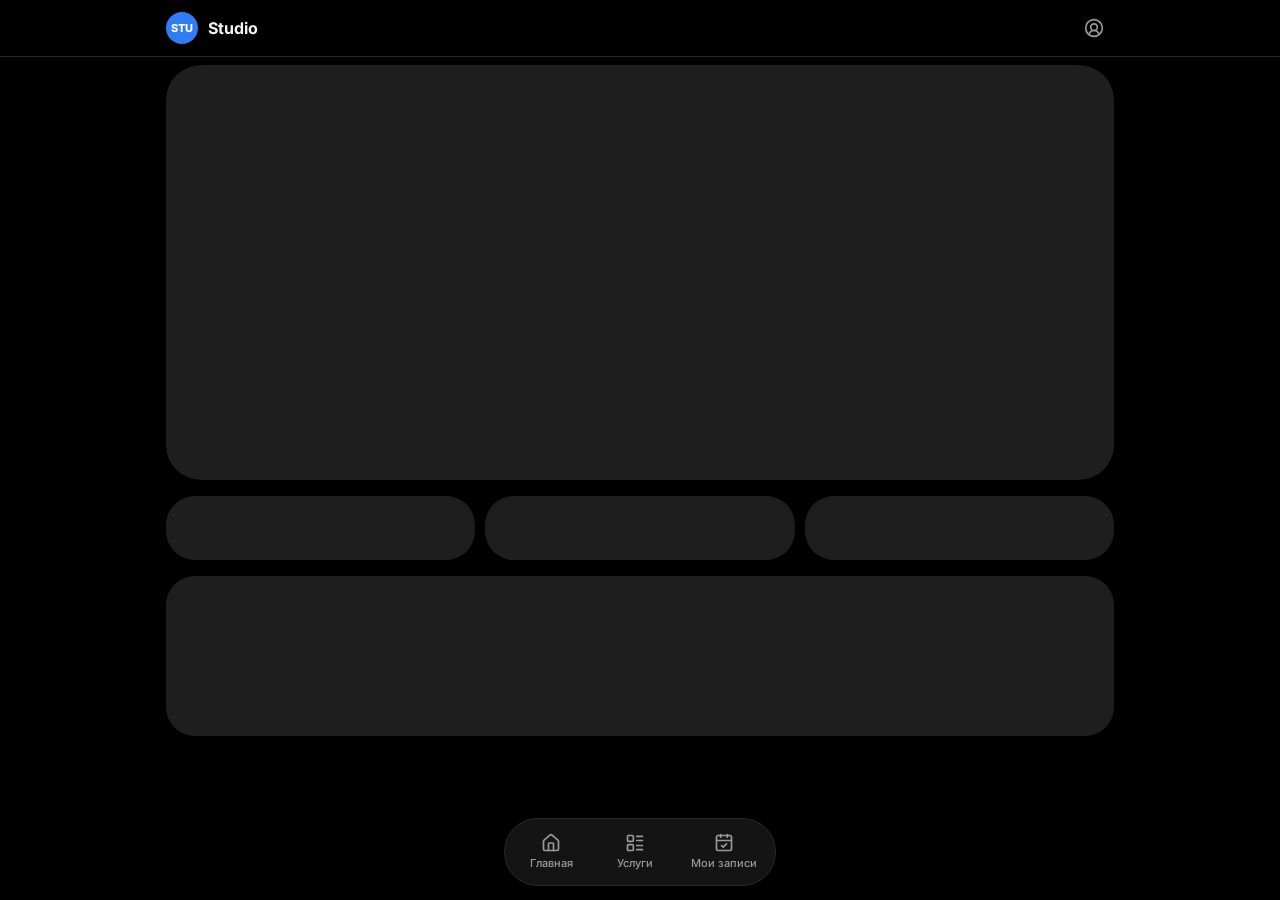
==== commit 477417d5: "deploy ru demo" ====
--- a/index.html
+++ b/index.html
@@ -15,7 +15,6 @@
     <meta property="og:image:height" content="630" />
     <meta property="og:url" content="https://biber78788-byte.github.io/demo-glyanec/" />
     <meta name="twitter:card" content="summary_large_image" />
-
     <link rel="icon" type="image/png" href="./icon-512.png" />
     <link rel="apple-touch-icon" href="./icon-512.png" />
     <link rel="preconnect" href="https://fonts.googleapis.com" />
@@ -24,8 +23,8 @@
       href="https://fonts.googleapis.com/css2?family=Inter:wght@400;500;600;700;800&family=JetBrains+Mono:wght@500;600&display=swap"
       rel="stylesheet"
     />
-    <script type="module" crossorigin src="./assets/index-B6AAFp9s.js"></script>
-    <link rel="stylesheet" crossorigin href="./assets/index-CU61PNEk.css">
+    <script type="module" crossorigin src="./assets/index-CHC7qWR2.js"></script>
+    <link rel="stylesheet" crossorigin href="./assets/index-DxvRrXJd.css">
   <link rel="manifest" href="./manifest.webmanifest"></head>
   <body>
     <div id="root"></div>
--- a/assets/index-DxvRrXJd.css
+++ b/assets/index-DxvRrXJd.css
@@ -0,0 +1 @@
+@layer properties{@supports (((-webkit-hyphens:none)) and (not (margin-trim:inline))) or ((-moz-orient:inline) and (not (color:rgb(from red r g b)))){:root,:host{--shimmer-angle:20deg}*,:before,:after,::backdrop{--tw-translate-x:0;--tw-translate-y:0;--tw-translate-z:0;--tw-rotate-x:initial;--tw-rotate-y:initial;--tw-rotate-z:initial;--tw-skew-x:initial;--tw-skew-y:initial;--tw-border-style:solid;--tw-gradient-position:initial;--tw-gradient-from:#0000;--tw-gradient-via:#0000;--tw-gradient-to:#0000;--tw-gradient-stops:initial;--tw-gradient-via-stops:initial;--tw-gradient-from-position:0%;--tw-gradient-via-position:50%;--tw-gradient-to-position:100%;--tw-leading:initial;--tw-font-weight:initial;--tw-tracking:initial;--tw-shadow:0 0 #0000;--tw-shadow-color:initial;--tw-shadow-alpha:100%;--tw-inset-shadow:0 0 #0000;--tw-inset-shadow-color:initial;--tw-inset-shadow-alpha:100%;--tw-ring-color:initial;--tw-ring-shadow:0 0 #0000;--tw-inset-ring-color:initial;--tw-inset-ring-shadow:0 0 #0000;--tw-ring-inset:initial;--tw-ring-offset-width:0px;--tw-ring-offset-color:#fff;--tw-ring-offset-shadow:0 0 #0000;--tw-outline-style:solid;--tw-backdrop-blur:initial;--tw-backdrop-brightness:initial;--tw-backdrop-contrast:initial;--tw-backdrop-grayscale:initial;--tw-backdrop-hue-rotate:initial;--tw-backdrop-invert:initial;--tw-backdrop-opacity:initial;--tw-backdrop-saturate:initial;--tw-backdrop-sepia:initial;--tw-duration:initial;--tw-ease:initial;--tw-content:"";--tw-blur:initial;--tw-brightness:initial;--tw-contrast:initial;--tw-grayscale:initial;--tw-hue-rotate:initial;--tw-invert:initial;--tw-opacity:initial;--tw-saturate:initial;--tw-sepia:initial;--tw-drop-shadow:initial;--tw-drop-shadow-color:initial;--tw-drop-shadow-alpha:100%;--tw-drop-shadow-size:initial;--tw-animation-delay:0s;--tw-animation-direction:normal;--tw-animation-duration:initial;--tw-animation-fill-mode:none;--tw-animation-iteration-count:1;--tw-enter-blur:0;--tw-enter-opacity:1;--tw-enter-rotate:0;--tw-enter-scale:1;--tw-enter-translate-x:0;--tw-enter-translate-y:0;--tw-exit-blur:0;--tw-exit-opacity:1;--tw-exit-rotate:0;--tw-exit-scale:1;--tw-exit-translate-x:0;--tw-exit-translate-y:0;--scroll-fade-t:0px;--scroll-fade-b:0px;--scroll-fade-s:0px;--scroll-fade-e:0px;--scroll-fade-mask:initial;--shimmer-image:initial;--shimmer-text-fill:initial}}}@layer theme{:root,:host{--font-sans:"Inter Variable", ui-sans-serif, system-ui, -apple-system, sans-serif;--font-mono:"JetBrains Mono", ui-monospace, "Cascadia Mono", monospace;--color-emerald-400:oklch(76.5% .177 163.223);--color-emerald-500:oklch(69.6% .17 162.48);--color-black:#000;--color-white:#fff;--spacing:.25rem;--container-xs:20rem;--container-sm:24rem;--text-xs:.75rem;--text-xs--line-height:calc(1 / .75);--text-sm:.875rem;--text-sm--line-height:calc(1.25 / .875);--text-base:1rem;--text-base--line-height: 1.5 ;--text-lg:1.125rem;--text-lg--line-height:calc(1.75 / 1.125);--text-2xl:1.5rem;--text-2xl--line-height:calc(2 / 1.5);--text-3xl:1.875rem;--text-3xl--line-height: 1.2 ;--font-weight-medium:500;--font-weight-semibold:600;--font-weight-bold:700;--font-weight-extrabold:800;--tracking-tight:-.025em;--leading-snug:1.375;--radius-md:calc(var(--radius) * .8);--shadow-sm:0 1px 3px 0 #0000001a, 0 1px 2px -1px #0000001a;--shadow-md:0 4px 6px -1px #0000001a, 0 2px 4px -2px #0000001a;--shadow-lg:0 10px 15px -3px #0000001a, 0 4px 6px -4px #0000001a;--shadow-xl:0 20px 25px -5px #0000001a, 0 8px 10px -6px #0000001a;--animate-spin:spin 1s linear infinite;--animate-pulse:pulse 2s cubic-bezier(.4, 0, .6, 1) infinite;--blur-xs:4px;--blur-md:12px;--blur-xl:24px;--default-transition-duration:.15s;--default-transition-timing-function:cubic-bezier(.4, 0, .2, 1);--default-font-family:"Inter Variable", ui-sans-serif, system-ui, -apple-system, sans-serif;--default-mono-font-family:"JetBrains Mono", ui-monospace, "Cascadia Mono", monospace;--color-ring:var(--ring);--color-border:var(--border);--color-destructive:var(--destructive);--color-accent:var(--accent);--color-muted-foreground:var(--muted-foreground);--color-muted:var(--muted);--color-secondary:var(--secondary);--color-primary:var(--primary);--color-popover:var(--popover);--color-card-foreground:var(--card-foreground);--color-card:var(--card);--color-foreground:var(--foreground);--color-background:var(--background)}}@layer base{*,:after,:before,::backdrop{box-sizing:border-box;border:0 solid;margin:0;padding:0}::file-selector-button{box-sizing:border-box;border:0 solid;margin:0;padding:0}html,:host{-webkit-text-size-adjust:100%;tab-size:4;line-height:1.5;font-family:var(--default-font-family,-apple-system, BlinkMacSystemFont, "Segoe UI", Roboto, "Helvetica Neue", "Noto Sans", Arial, sans-serif, "Apple Color Emoji", "Segoe UI Emoji", "Segoe UI Symbol", "Noto Color Emoji");font-feature-settings:var(--default-font-feature-settings,normal);font-variation-settings:var(--default-font-variation-settings,normal);-webkit-tap-highlight-color:transparent}hr{height:0;color:inherit;border-top-width:1px}abbr:where([title]){-webkit-text-decoration:underline dotted;text-decoration:underline dotted}h1,h2,h3,h4,h5,h6{font-size:inherit;font-weight:inherit}a{color:inherit;-webkit-text-decoration:inherit;text-decoration:inherit}b,strong{font-weight:bolder}code,kbd,samp,pre{font-family:var(--default-mono-font-family,ui-monospace, SFMono-Regular, Menlo, Monaco, Consolas, "Liberation Mono", "Courier New", monospace);font-feature-settings:var(--default-mono-font-feature-settings,normal);font-variation-settings:var(--default-mono-font-variation-settings,normal);font-size:1em}small{font-size:80%}sub,sup{vertical-align:baseline;font-size:75%;line-height:0;position:relative}sub{bottom:-.25em}sup{top:-.5em}table{text-indent:0;border-color:inherit;border-collapse:collapse}:-moz-focusring:where(:not(iframe)){outline:auto}progress{vertical-align:baseline}summary{display:list-item}ol,ul,menu{list-style:none}img,svg,video,canvas,audio,iframe,embed,object{vertical-align:middle;display:block}img,video{max-width:100%;height:auto}button,input,select,optgroup,textarea{font:inherit;font-feature-settings:inherit;font-variation-settings:inherit;letter-spacing:inherit;color:inherit;opacity:1;background-color:#0000;border-radius:0}::file-selector-button{font:inherit;font-feature-settings:inherit;font-variation-settings:inherit;letter-spacing:inherit;color:inherit;opacity:1;background-color:#0000;border-radius:0}:where(select:is([multiple],[size])) optgroup{font-weight:bolder}:where(select:is([multiple],[size])) optgroup option{padding-inline-start:20px}::file-selector-button{margin-inline-end:4px}::placeholder{opacity:1}@supports (not ((-webkit-appearance:-apple-pay-button))) or (contain-intrinsic-size:1px){::placeholder{color:currentColor}@supports (color:color-mix(in lab,red,red)){::placeholder{color:color-mix(in oklab,currentcolor 50%,transparent)}}}textarea{resize:vertical}::-webkit-search-decoration{-webkit-appearance:none}::-webkit-date-and-time-value{min-height:1lh;text-align:inherit}::-webkit-datetime-edit{display:inline-flex}::-webkit-datetime-edit-fields-wrapper{padding:0}::-webkit-datetime-edit{padding-block:0}::-webkit-datetime-edit-year-field{padding-block:0}::-webkit-datetime-edit-month-field{padding-block:0}::-webkit-datetime-edit-day-field{padding-block:0}::-webkit-datetime-edit-hour-field{padding-block:0}::-webkit-datetime-edit-minute-field{padding-block:0}::-webkit-datetime-edit-second-field{padding-block:0}::-webkit-datetime-edit-millisecond-field{padding-block:0}::-webkit-datetime-edit-meridiem-field{padding-block:0}::-webkit-calendar-picker-indicator{line-height:1}:-moz-ui-invalid{box-shadow:none}button,input:where([type=button],[type=reset],[type=submit]){appearance:button}::file-selector-button{appearance:button}::-webkit-inner-spin-button{height:auto}::-webkit-outer-spin-button{height:auto}[hidden]:where(:not([hidden=until-found])){display:none!important}*{border-color:var(--border);outline-color:var(--ring)}@supports (color:color-mix(in lab,red,red)){*{outline-color:color-mix(in oklab,var(--ring) 50%,transparent)}}html{color-scheme:dark;scroll-behavior:smooth;font-family:Inter Variable,ui-sans-serif,system-ui,-apple-system,sans-serif}body{background-color:var(--background);color:var(--foreground);-webkit-font-smoothing:antialiased;-moz-osx-font-smoothing:grayscale}::selection{background:var(--primary)}@supports (color:color-mix(in lab,red,red)){::selection{background:color-mix(in oklab,var(--primary) 45%,transparent)}}}@layer components;@layer utilities{.\@container\/card-header{container:card-header/inline-size}.pointer-events-auto{pointer-events:auto}.pointer-events-none{pointer-events:none}.visible{visibility:visible}.sr-only{clip-path:inset(50%);white-space:nowrap;border-width:0;width:1px;height:1px;margin:-1px;padding:0;position:absolute;overflow:hidden}.absolute{position:absolute}.fixed{position:fixed}.relative{position:relative}.static{position:static}.sticky{position:sticky}.inset-0{inset:0}.inset-x-0{inset-inline:0}.inset-x-4{inset-inline:calc(var(--spacing) * 4)}.top-0{top:0}.top-1\/2{top:50%}.top-2{top:calc(var(--spacing) * 2)}.right-2{right:calc(var(--spacing) * 2)}.bottom-0{bottom:0}.bottom-4{bottom:calc(var(--spacing) * 4)}.left-1\/2{left:50%}.isolate{isolation:isolate}.z-10{z-index:10}.z-40{z-index:40}.z-50{z-index:50}.col-span-2{grid-column:span 2/span 2}.col-start-2{grid-column-start:2}.row-span-2{grid-row:span 2/span 2}.row-start-1{grid-row-start:1}.m-\(--drawer-inset\,0px\){margin:var(--drawer-inset,0px)}.-mx-1{margin-inline:calc(var(--spacing) * -1)}.-mx-4{margin-inline:calc(var(--spacing) * -4)}.mx-auto{margin-inline:auto}.my-1{margin-block:var(--spacing)}.mt-0\.5{margin-top:calc(var(--spacing) * .5)}.mt-1{margin-top:var(--spacing)}.mt-1\.5{margin-top:calc(var(--spacing) * 1.5)}.mt-2{margin-top:calc(var(--spacing) * 2)}.mt-2\.5{margin-top:calc(var(--spacing) * 2.5)}.mt-3{margin-top:calc(var(--spacing) * 3)}.mt-4{margin-top:calc(var(--spacing) * 4)}.mt-5{margin-top:calc(var(--spacing) * 5)}.mt-8{margin-top:calc(var(--spacing) * 8)}.mt-auto{margin-top:auto}.-mb-4{margin-bottom:calc(var(--spacing) * -4)}.mb-3{margin-bottom:calc(var(--spacing) * 3)}.mb-4{margin-bottom:calc(var(--spacing) * 4)}.mb-5{margin-bottom:calc(var(--spacing) * 5)}.block{display:block}.flex{display:flex}.grid{display:grid}.hidden{display:none}.inline{display:inline}.inline-flex{display:inline-flex}.table{display:table}.field-sizing-content{field-sizing:content}.aspect-\[4\/3\]{aspect-ratio:4/3}.aspect-\[16\/10\]{aspect-ratio:16/10}.size-1\.5{width:calc(var(--spacing) * 1.5);height:calc(var(--spacing) * 1.5)}.size-3{width:calc(var(--spacing) * 3);height:calc(var(--spacing) * 3)}.size-3\.5{width:calc(var(--spacing) * 3.5);height:calc(var(--spacing) * 3.5)}.size-4{width:calc(var(--spacing) * 4);height:calc(var(--spacing) * 4)}.size-4\.5{width:calc(var(--spacing) * 4.5);height:calc(var(--spacing) * 4.5)}.size-5{width:calc(var(--spacing) * 5);height:calc(var(--spacing) * 5)}.size-6{width:calc(var(--spacing) * 6);height:calc(var(--spacing) * 6)}.size-8{width:calc(var(--spacing) * 8);height:calc(var(--spacing) * 8)}.size-10{width:calc(var(--spacing) * 10);height:calc(var(--spacing) * 10)}.size-12{width:calc(var(--spacing) * 12);height:calc(var(--spacing) * 12)}.size-14{width:calc(var(--spacing) * 14);height:calc(var(--spacing) * 14)}.h-\(--drawer-content-height\){height:var(--drawer-content-height)}.h-1{height:var(--spacing)}.h-3\.5{height:calc(var(--spacing) * 3.5)}.h-5{height:calc(var(--spacing) * 5)}.h-6{height:calc(var(--spacing) * 6)}.h-8{height:calc(var(--spacing) * 8)}.h-10{height:calc(var(--spacing) * 10)}.h-12{height:calc(var(--spacing) * 12)}.h-14{height:calc(var(--spacing) * 14)}.h-16{height:calc(var(--spacing) * 16)}.h-24{height:calc(var(--spacing) * 24)}.h-40{height:calc(var(--spacing) * 40)}.h-64{height:calc(var(--spacing) * 64)}.h-\[calc\(100\%-1px\)\]{height:calc(100% - 1px)}.h-auto{height:auto}.h-px{height:1px}.max-h-\(--available-height\){max-height:var(--available-height)}.max-h-\(--drawer-content-max-height\,none\){max-height:var(--drawer-content-max-height,none)}.min-h-0{min-height:0}.min-h-16{min-height:calc(var(--spacing) * 16)}.min-h-dvh{min-height:100dvh}.w-\(--anchor-width\){width:var(--anchor-width)}.w-\(--drawer-content-width\,auto\){width:var(--drawer-content-width,auto)}.w-3\/4{width:75%}.w-28{width:calc(var(--spacing) * 28)}.w-fit{width:fit-content}.w-full{width:100%}.max-w-\[560px\]{max-width:560px}.max-w-\[980px\]{max-width:980px}.max-w-\[1280px\]{max-width:1280px}.max-w-\[calc\(100\%-2rem\)\]{max-width:calc(100% - 2rem)}.max-w-sm{max-width:var(--container-sm)}.max-w-xs{max-width:var(--container-xs)}.min-w-0{min-width:0}.min-w-14{min-width:calc(var(--spacing) * 14)}.min-w-20{min-width:calc(var(--spacing) * 20)}.min-w-36{min-width:calc(var(--spacing) * 36)}.min-w-40{min-width:calc(var(--spacing) * 40)}.flex-1{flex:1}.shrink-0{flex-shrink:0}.origin-\(--transform-origin\){transform-origin:var(--transform-origin)}.-translate-x-1\/2{--tw-translate-x: -50% ;translate:var(--tw-translate-x) var(--tw-translate-y)}.-translate-y-1\/2{--tw-translate-y: -50% ;translate:var(--tw-translate-x) var(--tw-translate-y)}.transform{transform:var(--tw-rotate-x,) var(--tw-rotate-y,) var(--tw-rotate-z,) var(--tw-skew-x,) var(--tw-skew-y,)}.transform-\[translate3d\(var\(--translate-x\,0px\)\,var\(--translate-y\,0px\)\,0\)_scale\(var\(--stack-scale\)\)\]{transform:translate3d(var(--translate-x,0px),var(--translate-y,0px),0) scale(var(--stack-scale))}.animate-pulse{animation:var(--animate-pulse)}.animate-spin{animation:var(--animate-spin)}.cursor-default{cursor:default}.cursor-grab{cursor:grab}.cursor-not-allowed{cursor:not-allowed}.cursor-pointer{cursor:pointer}.scroll-my-1{scroll-margin-block:var(--spacing)}.\[scrollbar-width\:none\]{scrollbar-width:none}.auto-rows-min{grid-auto-rows:min-content}.grid-cols-2{grid-template-columns:repeat(2,minmax(0,1fr))}.grid-cols-3{grid-template-columns:repeat(3,minmax(0,1fr))}.grid-cols-4{grid-template-columns:repeat(4,minmax(0,1fr))}.flex-col{flex-direction:column}.flex-col-reverse{flex-direction:column-reverse}.flex-row{flex-direction:row}.flex-wrap{flex-wrap:wrap}.place-items-center{place-items:center}.items-center{align-items:center}.items-start{align-items:flex-start}.justify-between{justify-content:space-between}.justify-center{justify-content:center}.justify-start{justify-content:flex-start}.gap-\(--card-spacing\){gap:var(--card-spacing)}.gap-0\.5{gap:calc(var(--spacing) * .5)}.gap-1{gap:var(--spacing)}.gap-1\.5{gap:calc(var(--spacing) * 1.5)}.gap-2{gap:calc(var(--spacing) * 2)}.gap-2\.5{gap:calc(var(--spacing) * 2.5)}.gap-3{gap:calc(var(--spacing) * 3)}.gap-3\.5{gap:calc(var(--spacing) * 3.5)}.gap-4{gap:calc(var(--spacing) * 4)}.gap-5{gap:calc(var(--spacing) * 5)}.gap-6{gap:calc(var(--spacing) * 6)}.self-start{align-self:flex-start}.justify-self-end{justify-self:flex-end}.truncate{text-overflow:ellipsis;white-space:nowrap;overflow:hidden}.overflow-hidden{overflow:hidden}.overflow-x-auto{overflow-x:auto}.overflow-x-hidden{overflow-x:hidden}.overflow-y-auto{overflow-y:auto}.overscroll-contain{overscroll-behavior:contain}.rounded-2xl{border-radius:calc(var(--radius) * 1.8)}.rounded-3xl{border-radius:calc(var(--radius) * 2.2)}.rounded-4xl{border-radius:calc(var(--radius) * 2.6)}.rounded-\[inherit\]{border-radius:inherit}.rounded-\[min\(var\(--radius-md\)\,10px\)\]{border-radius:min(var(--radius-md),10px)}.rounded-\[min\(var\(--radius-md\)\,12px\)\]{border-radius:min(var(--radius-md),12px)}.rounded-full{border-radius:3.40282e38px}.rounded-lg{border-radius:var(--radius)}.rounded-md{border-radius:calc(var(--radius) * .8)}.rounded-none{border-radius:0}.rounded-xl{border-radius:calc(var(--radius) * 1.4)}.rounded-t-xl{border-top-left-radius:calc(var(--radius) * 1.4);border-top-right-radius:calc(var(--radius) * 1.4)}.rounded-b-xl{border-bottom-right-radius:calc(var(--radius) * 1.4);border-bottom-left-radius:calc(var(--radius) * 1.4)}.border{border-style:var(--tw-border-style);border-width:1px}.border-t{border-top-style:var(--tw-border-style);border-top-width:1px}.border-b{border-bottom-style:var(--tw-border-style);border-bottom-width:1px}.border-dashed{--tw-border-style:dashed;border-style:dashed}.border-border{border-color:var(--border)}.border-input{border-color:var(--input)}.border-primary,.border-primary\/30{border-color:var(--primary)}@supports (color:color-mix(in lab,red,red)){.border-primary\/30{border-color:color-mix(in oklab,var(--primary) 30%,transparent)}}.border-transparent{border-color:#0000}.bg-\[\#050505\]{background-color:#050505}.bg-background,.bg-background\/85{background-color:var(--background)}@supports (color:color-mix(in lab,red,red)){.bg-background\/85{background-color:color-mix(in oklab,var(--background) 85%,transparent)}}.bg-black\/10{background-color:#0000001a}@supports (color:color-mix(in lab,red,red)){.bg-black\/10{background-color:color-mix(in oklab,var(--color-black) 10%,transparent)}}.bg-border{background-color:var(--border)}.bg-card{background-color:var(--card)}.bg-destructive\/10{background-color:var(--destructive)}@supports (color:color-mix(in lab,red,red)){.bg-destructive\/10{background-color:color-mix(in oklab,var(--destructive) 10%,transparent)}}.bg-destructive\/15{background-color:var(--destructive)}@supports (color:color-mix(in lab,red,red)){.bg-destructive\/15{background-color:color-mix(in oklab,var(--destructive) 15%,transparent)}}.bg-emerald-500\/15{background-color:#00bb7f26}@supports (color:color-mix(in lab,red,red)){.bg-emerald-500\/15{background-color:color-mix(in oklab,var(--color-emerald-500) 15%,transparent)}}.bg-muted,.bg-muted\/50{background-color:var(--muted)}@supports (color:color-mix(in lab,red,red)){.bg-muted\/50{background-color:color-mix(in oklab,var(--muted) 50%,transparent)}}.bg-popover,.bg-popover\/90{background-color:var(--popover)}@supports (color:color-mix(in lab,red,red)){.bg-popover\/90{background-color:color-mix(in oklab,var(--popover) 90%,transparent)}}.bg-primary,.bg-primary\/10{background-color:var(--primary)}@supports (color:color-mix(in lab,red,red)){.bg-primary\/10{background-color:color-mix(in oklab,var(--primary) 10%,transparent)}}.bg-primary\/15{background-color:var(--primary)}@supports (color:color-mix(in lab,red,red)){.bg-primary\/15{background-color:color-mix(in oklab,var(--primary) 15%,transparent)}}.bg-secondary{background-color:var(--secondary)}.bg-transparent{background-color:#0000}.bg-gradient-to-br{--tw-gradient-position:to bottom right in oklab;background-image:linear-gradient(var(--tw-gradient-stops))}.from-\[\#0d1420\]{--tw-gradient-from:#0d1420;--tw-gradient-stops:var(--tw-gradient-via-stops,var(--tw-gradient-position), var(--tw-gradient-from) var(--tw-gradient-from-position), var(--tw-gradient-to) var(--tw-gradient-to-position))}.via-\[\#16233a\]{--tw-gradient-via:#16233a;--tw-gradient-via-stops:var(--tw-gradient-position), var(--tw-gradient-from) var(--tw-gradient-from-position), var(--tw-gradient-via) var(--tw-gradient-via-position), var(--tw-gradient-to) var(--tw-gradient-to-position);--tw-gradient-stops:var(--tw-gradient-via-stops)}.to-\[\#0a0e14\]{--tw-gradient-to:#0a0e14;--tw-gradient-stops:var(--tw-gradient-via-stops,var(--tw-gradient-position), var(--tw-gradient-from) var(--tw-gradient-from-position), var(--tw-gradient-to) var(--tw-gradient-to-position))}.to-\[\#16233a\]{--tw-gradient-to:#16233a;--tw-gradient-stops:var(--tw-gradient-via-stops,var(--tw-gradient-position), var(--tw-gradient-from) var(--tw-gradient-from-position), var(--tw-gradient-to) var(--tw-gradient-to-position))}.bg-clip-padding{background-clip:padding-box}.object-cover{object-fit:cover}.p-\(--card-spacing\){padding:var(--card-spacing)}.p-1{padding:var(--spacing)}.p-1\.5{padding:calc(var(--spacing) * 1.5)}.p-3{padding:calc(var(--spacing) * 3)}.p-4{padding:calc(var(--spacing) * 4)}.p-5{padding:calc(var(--spacing) * 5)}.p-6{padding:calc(var(--spacing) * 6)}.p-8{padding:calc(var(--spacing) * 8)}.p-\[3px\]{padding:3px}.px-\(--card-spacing\){padding-inline:var(--card-spacing)}.px-1\.5{padding-inline:calc(var(--spacing) * 1.5)}.px-2{padding-inline:calc(var(--spacing) * 2)}.px-2\.5{padding-inline:calc(var(--spacing) * 2.5)}.px-3{padding-inline:calc(var(--spacing) * 3)}.px-4{padding-inline:calc(var(--spacing) * 4)}.px-5{padding-inline:calc(var(--spacing) * 5)}.py-\(--card-spacing\){padding-block:var(--card-spacing)}.py-0\.5{padding-block:calc(var(--spacing) * .5)}.py-1{padding-block:var(--spacing)}.py-1\.5{padding-block:calc(var(--spacing) * 1.5)}.py-2{padding-block:calc(var(--spacing) * 2)}.py-2\.5{padding-block:calc(var(--spacing) * 2.5)}.py-3{padding-block:calc(var(--spacing) * 3)}.py-4{padding-block:calc(var(--spacing) * 4)}.py-8{padding-block:calc(var(--spacing) * 8)}.py-24{padding-block:calc(var(--spacing) * 24)}.pt-0{padding-top:0}.pt-1{padding-top:var(--spacing)}.pt-2{padding-top:calc(var(--spacing) * 2)}.pt-3{padding-top:calc(var(--spacing) * 3)}.pt-4{padding-top:calc(var(--spacing) * 4)}.pr-2{padding-right:calc(var(--spacing) * 2)}.pr-8{padding-right:calc(var(--spacing) * 8)}.pb-0{padding-bottom:0}.pb-1{padding-bottom:var(--spacing)}.pb-2{padding-bottom:calc(var(--spacing) * 2)}.pb-16{padding-bottom:calc(var(--spacing) * 16)}.pb-40{padding-bottom:calc(var(--spacing) * 40)}.pb-\[max\(1rem\,env\(safe-area-inset-bottom\)\)\]{padding-bottom:max(1rem,env(safe-area-inset-bottom))}.pl-1\.5{padding-left:calc(var(--spacing) * 1.5)}.pl-2\.5{padding-left:calc(var(--spacing) * 2.5)}.text-center{text-align:center}.text-left{text-align:left}.text-right{text-align:right}.font-heading{font-family:var(--font-sans)}.text-2xl{font-size:var(--text-2xl);line-height:var(--tw-leading,var(--text-2xl--line-height))}.text-3xl{font-size:var(--text-3xl);line-height:var(--tw-leading,var(--text-3xl--line-height))}.text-base{font-size:var(--text-base);line-height:var(--tw-leading,var(--text-base--line-height))}.text-lg{font-size:var(--text-lg);line-height:var(--tw-leading,var(--text-lg--line-height))}.text-sm{font-size:var(--text-sm);line-height:var(--tw-leading,var(--text-sm--line-height))}.text-xs{font-size:var(--text-xs);line-height:var(--tw-leading,var(--text-xs--line-height))}.text-\[0\.8rem\]{font-size:.8rem}.text-\[11px\]{font-size:11px}.leading-\[1\.12\]{--tw-leading:1.12;line-height:1.12}.leading-none{--tw-leading:1;line-height:1}.leading-snug{--tw-leading:var(--leading-snug);line-height:var(--leading-snug)}.font-bold{--tw-font-weight:var(--font-weight-bold);font-weight:var(--font-weight-bold)}.font-extrabold{--tw-font-weight:var(--font-weight-extrabold);font-weight:var(--font-weight-extrabold)}.font-medium{--tw-font-weight:var(--font-weight-medium);font-weight:var(--font-weight-medium)}.font-semibold{--tw-font-weight:var(--font-weight-semibold);font-weight:var(--font-weight-semibold)}.tracking-tight{--tw-tracking:var(--tracking-tight);letter-spacing:var(--tracking-tight)}.text-balance{text-wrap:balance}.whitespace-nowrap{white-space:nowrap}.text-card-foreground{color:var(--card-foreground)}.text-destructive{color:var(--destructive)}.text-emerald-400{color:var(--color-emerald-400)}.text-foreground,.text-foreground\/60{color:var(--foreground)}@supports (color:color-mix(in lab,red,red)){.text-foreground\/60{color:color-mix(in oklab,var(--foreground) 60%,transparent)}}.text-muted-foreground{color:var(--muted-foreground)}.text-popover-foreground{color:var(--popover-foreground)}.text-primary{color:var(--primary)}.text-primary-foreground{color:var(--primary-foreground)}.text-secondary-foreground{color:var(--secondary-foreground)}.text-white{color:var(--color-white)}.line-through{text-decoration-line:line-through}.underline-offset-4{text-underline-offset:4px}.opacity-50{opacity:.5}.opacity-80{opacity:.8}.opacity-\[max\(var\(--drawer-overlay-min-opacity\,0\)\,calc\(1-var\(--drawer-swipe-progress\)\)\)\]{opacity:max(var(--drawer-overlay-min-opacity,0),calc(1 - var(--drawer-swipe-progress)))}.shadow-2xl{--tw-shadow:0 25px 50px -12px var(--tw-shadow-color,#00000040);box-shadow:var(--tw-inset-shadow),var(--tw-inset-ring-shadow),var(--tw-ring-offset-shadow),var(--tw-ring-shadow),var(--tw-shadow)}.shadow-md{--tw-shadow:0 4px 6px -1px var(--tw-shadow-color,#0000001a), 0 2px 4px -2px var(--tw-shadow-color,#0000001a);box-shadow:var(--tw-inset-shadow),var(--tw-inset-ring-shadow),var(--tw-ring-offset-shadow),var(--tw-ring-shadow),var(--tw-shadow)}.ring-0{--tw-ring-shadow:var(--tw-ring-inset,) 0 0 0 calc(0px + var(--tw-ring-offset-width)) var(--tw-ring-color,currentcolor);box-shadow:var(--tw-inset-shadow),var(--tw-inset-ring-shadow),var(--tw-ring-offset-shadow),var(--tw-ring-shadow),var(--tw-shadow)}.ring-1{--tw-ring-shadow:var(--tw-ring-inset,) 0 0 0 calc(1px + var(--tw-ring-offset-width)) var(--tw-ring-color,currentcolor);box-shadow:var(--tw-inset-shadow),var(--tw-inset-ring-shadow),var(--tw-ring-offset-shadow),var(--tw-ring-shadow),var(--tw-shadow)}.ring-foreground\/10{--tw-ring-color:var(--foreground)}@supports (color:color-mix(in lab,red,red)){.ring-foreground\/10{--tw-ring-color:color-mix(in oklab, var(--foreground) 10%, transparent)}}.outline-hidden{--tw-outline-style:none;outline-style:none}@media(forced-colors:active){.outline-hidden{outline-offset:2px;outline:2px solid #0000}}.outline{outline-style:var(--tw-outline-style);outline-width:1px}.backdrop-blur-md{--tw-backdrop-blur:blur(var(--blur-md));-webkit-backdrop-filter:var(--tw-backdrop-blur,) var(--tw-backdrop-brightness,) var(--tw-backdrop-contrast,) var(--tw-backdrop-grayscale,) var(--tw-backdrop-hue-rotate,) var(--tw-backdrop-invert,) var(--tw-backdrop-opacity,) var(--tw-backdrop-saturate,) var(--tw-backdrop-sepia,);backdrop-filter:var(--tw-backdrop-blur,) var(--tw-backdrop-brightness,) var(--tw-backdrop-contrast,) var(--tw-backdrop-grayscale,) var(--tw-backdrop-hue-rotate,) var(--tw-backdrop-invert,) var(--tw-backdrop-opacity,) var(--tw-backdrop-saturate,) var(--tw-backdrop-sepia,)}.backdrop-blur-xl{--tw-backdrop-blur:blur(var(--blur-xl));-webkit-backdrop-filter:var(--tw-backdrop-blur,) var(--tw-backdrop-brightness,) var(--tw-backdrop-contrast,) var(--tw-backdrop-grayscale,) var(--tw-backdrop-hue-rotate,) var(--tw-backdrop-invert,) var(--tw-backdrop-opacity,) var(--tw-backdrop-saturate,) var(--tw-backdrop-sepia,);backdrop-filter:var(--tw-backdrop-blur,) var(--tw-backdrop-brightness,) var(--tw-backdrop-contrast,) var(--tw-backdrop-grayscale,) var(--tw-backdrop-hue-rotate,) var(--tw-backdrop-invert,) var(--tw-backdrop-opacity,) var(--tw-backdrop-saturate,) var(--tw-backdrop-sepia,)}.backdrop-filter{-webkit-backdrop-filter:var(--tw-backdrop-blur,) var(--tw-backdrop-brightness,) var(--tw-backdrop-contrast,) var(--tw-backdrop-grayscale,) var(--tw-backdrop-hue-rotate,) var(--tw-backdrop-invert,) var(--tw-backdrop-opacity,) var(--tw-backdrop-saturate,) var(--tw-backdrop-sepia,);backdrop-filter:var(--tw-backdrop-blur,) var(--tw-backdrop-brightness,) var(--tw-backdrop-contrast,) var(--tw-backdrop-grayscale,) var(--tw-backdrop-hue-rotate,) var(--tw-backdrop-invert,) var(--tw-backdrop-opacity,) var(--tw-backdrop-saturate,) var(--tw-backdrop-sepia,)}.transition{transition-property:color,background-color,border-color,outline-color,text-decoration-color,fill,stroke,--tw-gradient-from,--tw-gradient-via,--tw-gradient-to,opacity,box-shadow,transform,translate,scale,rotate,filter,-webkit-backdrop-filter,backdrop-filter,display,content-visibility,overlay,pointer-events;transition-timing-function:var(--tw-ease,var(--default-transition-timing-function));transition-duration:var(--tw-duration,var(--default-transition-duration))}.transition-\[transform\,height\,opacity\,filter\]{transition-property:transform,height,opacity,filter;transition-timing-function:var(--tw-ease,var(--default-transition-timing-function));transition-duration:var(--tw-duration,var(--default-transition-duration))}.transition-all{transition-property:all;transition-timing-function:var(--tw-ease,var(--default-transition-timing-function));transition-duration:var(--tw-duration,var(--default-transition-duration))}.transition-colors{transition-property:color,background-color,border-color,outline-color,text-decoration-color,fill,stroke,--tw-gradient-from,--tw-gradient-via,--tw-gradient-to;transition-timing-function:var(--tw-ease,var(--default-transition-timing-function));transition-duration:var(--tw-duration,var(--default-transition-duration))}.transition-opacity{transition-property:opacity;transition-timing-function:var(--tw-ease,var(--default-transition-timing-function));transition-duration:var(--tw-duration,var(--default-transition-duration))}.transition-transform{transition-property:transform,translate,scale,rotate;transition-timing-function:var(--tw-ease,var(--default-transition-timing-function));transition-duration:var(--tw-duration,var(--default-transition-duration))}.duration-100{--tw-duration:.1s;transition-duration:.1s}.duration-200{--tw-duration:.2s;transition-duration:.2s}.duration-300{--tw-duration:.3s;transition-duration:.3s}.duration-450{--tw-duration:.45s;transition-duration:.45s}.ease-\[cubic-bezier\(0\.22\,1\,0\.36\,1\)\]{--tw-ease:cubic-bezier(.22,1,.36,1);transition-timing-function:cubic-bezier(.22,1,.36,1)}.ease-\[cubic-bezier\(0\.32\,0\.72\,0\,1\)\]{--tw-ease:cubic-bezier(.32,.72,0,1);transition-timing-function:cubic-bezier(.32,.72,0,1)}.ease-\[cubic-bezier\(0\.45\,1\.005\,0\,1\.005\)\]{--tw-ease:cubic-bezier(.45,1.005,0,1.005);transition-timing-function:cubic-bezier(.45,1.005,0,1.005)}.will-change-transform{will-change:transform}.outline-none{--tw-outline-style:none;outline-style:none}.select-none{-webkit-user-select:none;user-select:none}.select-text{-webkit-user-select:text;user-select:text}.\[--bleed\:3rem\]{--bleed:3rem}.\[--card-spacing\:--spacing\(4\)\]{--card-spacing:calc(var(--spacing) * 4)}.\[--drawer-content-height\:var\(--drawer-height\,auto\)\]{--drawer-content-height:var(--drawer-height,auto)}.\[--peek\:1rem\]{--peek:1rem}.\[--stack-height\:var\(--drawer-frontmost-height\,var\(--drawer-height\,0px\)\)\]{--stack-height:var(--drawer-frontmost-height,var(--drawer-height,0px))}.\[--stack-peek-offset\:max\(0px\,calc\(\(var\(--nested-drawers\)-var\(--stack-progress\)\)\*var\(--peek\)\)\)\]{--stack-peek-offset:max(0px, calc((var(--nested-drawers) - var(--stack-progress)) * var(--peek)))}.\[--stack-progress\:clamp\(0\,var\(--drawer-swipe-progress\)\,1\)\]{--stack-progress:clamp(0, var(--drawer-swipe-progress), 1)}.\[--stack-scale-base\:max\(0\,calc\(1-\(var\(--nested-drawers\)\*var\(--stack-step\)\)\)\)\]{--stack-scale-base:max(0, calc(1 - (var(--nested-drawers) * var(--stack-step))))}.\[--stack-scale\:clamp\(0\,calc\(var\(--stack-scale-base\)\+\(var\(--stack-step\)\*var\(--stack-progress\)\)\)\,1\)\]{--stack-scale:clamp(0, calc(var(--stack-scale-base) + (var(--stack-step) * var(--stack-progress))), 1)}.\[--stack-shrink\:calc\(1-var\(--stack-scale\)\)\]{--stack-shrink:calc(1 - var(--stack-scale))}.\[--stack-step\:0\.05\]{--stack-step:.05}.\[interpolate-size\:allow-keywords\]{interpolate-size:allow-keywords}@media(hover:hover){.group-hover\:scale-\[1\.03\]:is(:where(.group):hover *){scale:1.03}}.group-has-\[\:focus-visible\]\/field-label\:border-transparent:is(:where(.group\/field-label):has(:focus-visible) *){border-color:#0000}.group-has-\[\:focus-visible\]\/field-label\:ring-0:is(:where(.group\/field-label):has(:focus-visible) *){--tw-ring-shadow:var(--tw-ring-inset,) 0 0 0 calc(0px + var(--tw-ring-offset-width)) var(--tw-ring-color,currentcolor);box-shadow:var(--tw-inset-shadow),var(--tw-inset-ring-shadow),var(--tw-ring-offset-shadow),var(--tw-ring-shadow),var(--tw-shadow)}.group-data-nested-drawer-open\/drawer-popup\:opacity-0:is(:where(.group\/drawer-popup)[data-nested-drawer-open] *){opacity:0}.group-data-nested-drawer-swiping\/drawer-popup\:opacity-100:is(:where(.group\/drawer-popup)[data-nested-drawer-swiping] *){opacity:1}.group-data-swiping\/drawer-popup\:select-none:is(:where(.group\/drawer-popup)[data-swiping] *){-webkit-user-select:none;user-select:none}.group-data-\[disabled\=true\]\:pointer-events-none:is(:where(.group)[data-disabled=true] *){pointer-events:none}.group-data-\[disabled\=true\]\:opacity-50:is(:where(.group)[data-disabled=true] *){opacity:.5}.group-data-\[size\=default\]\/switch\:size-4:is(:where(.group\/switch)[data-size=default] *){width:calc(var(--spacing) * 4);height:calc(var(--spacing) * 4)}.group-data-\[size\=sm\]\/card\:text-sm:is(:where(.group\/card)[data-size=sm] *){font-size:var(--text-sm);line-height:var(--tw-leading,var(--text-sm--line-height))}.group-data-\[size\=sm\]\/switch\:size-3:is(:where(.group\/switch)[data-size=sm] *){width:calc(var(--spacing) * 3);height:calc(var(--spacing) * 3)}.group-data-\[swipe-axis\=x\]\/drawer-popup\:h-full:is(:where(.group\/drawer-popup)[data-swipe-axis=x] *){height:100%}.group-data-\[swipe-axis\=x\]\/drawer-popup\:w-3:is(:where(.group\/drawer-popup)[data-swipe-axis=x] *){width:calc(var(--spacing) * 3)}.group-data-\[swipe-axis\=x\]\/drawer-popup\:items-center:is(:where(.group\/drawer-popup)[data-swipe-axis=x] *){align-items:center}.group-data-\[swipe-axis\=y\]\/drawer-popup\:h-3:is(:where(.group\/drawer-popup)[data-swipe-axis=y] *){height:calc(var(--spacing) * 3)}.group-data-\[swipe-axis\=y\]\/drawer-popup\:w-full:is(:where(.group\/drawer-popup)[data-swipe-axis=y] *){width:100%}.group-data-\[swipe-axis\=y\]\/drawer-popup\:justify-center:is(:where(.group\/drawer-popup)[data-swipe-axis=y] *){justify-content:center}.group-data-\[swipe-axis\=y\]\/drawer-popup\:text-center:is(:where(.group\/drawer-popup)[data-swipe-axis=y] *){text-align:center}.group-data-\[swipe-direction\=down\]\/drawer-popup\:items-end:is(:where(.group\/drawer-popup)[data-swipe-direction=down] *){align-items:flex-end}.group-data-\[swipe-direction\=left\]\/drawer-popup\:order-last:is(:where(.group\/drawer-popup)[data-swipe-direction=left] *){order:9999}.group-data-\[swipe-direction\=left\]\/drawer-popup\:justify-start:is(:where(.group\/drawer-popup)[data-swipe-direction=left] *){justify-content:flex-start}.group-data-\[swipe-direction\=right\]\/drawer-popup\:justify-end:is(:where(.group\/drawer-popup)[data-swipe-direction=right] *){justify-content:flex-end}.group-data-\[swipe-direction\=up\]\/drawer-popup\:order-last:is(:where(.group\/drawer-popup)[data-swipe-direction=up] *){order:9999}.group-data-\[swipe-direction\=up\]\/drawer-popup\:items-start:is(:where(.group\/drawer-popup)[data-swipe-direction=up] *){align-items:flex-start}.group-data-\[variant\=line\]\/tabs-list\:bg-transparent:is(:where(.group\/tabs-list)[data-variant=line] *){background-color:#0000}.group-data-horizontal\/tabs\:h-8:is(:where(.group\/tabs):where([data-orientation=horizontal]) *){height:calc(var(--spacing) * 8)}.group-data-vertical\/tabs\:h-fit:is(:where(.group\/tabs):where([data-orientation=vertical]) *){height:fit-content}.group-data-vertical\/tabs\:w-full:is(:where(.group\/tabs):where([data-orientation=vertical]) *){width:100%}.group-data-vertical\/tabs\:flex-col:is(:where(.group\/tabs):where([data-orientation=vertical]) *){flex-direction:column}.group-data-vertical\/tabs\:justify-start:is(:where(.group\/tabs):where([data-orientation=vertical]) *){justify-content:flex-start}.group-data-vertical\/tabs\:px-3\.5:is(:where(.group\/tabs):where([data-orientation=vertical]) *){padding-inline:calc(var(--spacing) * 3.5)}.group-data-vertical\/tabs\:py-2\.5:is(:where(.group\/tabs):where([data-orientation=vertical]) *){padding-block:calc(var(--spacing) * 2.5)}.peer-disabled\:cursor-not-allowed:is(:where(.peer):disabled~*){cursor:not-allowed}.peer-disabled\:opacity-50:is(:where(.peer):disabled~*){opacity:.5}.file\:inline-flex::file-selector-button{display:inline-flex}.file\:h-6::file-selector-button{height:calc(var(--spacing) * 6)}.file\:border-0::file-selector-button{border-style:var(--tw-border-style);border-width:0}.file\:bg-transparent::file-selector-button{background-color:#0000}.file\:text-sm::file-selector-button{font-size:var(--text-sm);line-height:var(--tw-leading,var(--text-sm--line-height))}.file\:font-medium::file-selector-button{--tw-font-weight:var(--font-weight-medium);font-weight:var(--font-weight-medium)}.file\:text-foreground::file-selector-button{color:var(--foreground)}.placeholder\:text-muted-foreground::placeholder{color:var(--muted-foreground)}.after\:pointer-events-none:after{content:var(--tw-content);pointer-events:none}.after\:absolute:after{content:var(--tw-content);position:absolute}.after\:-inset-x-3:after{content:var(--tw-content);inset-inline:calc(var(--spacing) * -3)}.after\:-inset-y-2:after{content:var(--tw-content);inset-block:calc(var(--spacing) * -2)}.after\:block:after{content:var(--tw-content);display:block}.after\:shrink-0:after{content:var(--tw-content);flex-shrink:0}.after\:rounded-full:after{content:var(--tw-content);border-radius:3.40282e38px}.after\:bg-\(--drawer-bleed-background\,var\(--color-popover\)\):after{content:var(--tw-content);background-color:var(--drawer-bleed-background,var(--color-popover))}.after\:bg-foreground:after{content:var(--tw-content);background-color:var(--foreground)}.after\:bg-muted:after{content:var(--tw-content);background-color:var(--muted)}.after\:opacity-0:after{content:var(--tw-content);opacity:0}.after\:transition-opacity:after{content:var(--tw-content);transition-property:opacity;transition-timing-function:var(--tw-ease,var(--default-transition-timing-function));transition-duration:var(--tw-duration,var(--default-transition-duration))}.group-data-\[swipe-axis\=x\]\/drawer-popup\:after\:h-24:is(:where(.group\/drawer-popup)[data-swipe-axis=x] *):after{content:var(--tw-content);height:calc(var(--spacing) * 24)}.group-data-\[swipe-axis\=x\]\/drawer-popup\:after\:w-1:is(:where(.group\/drawer-popup)[data-swipe-axis=x] *):after{content:var(--tw-content);width:var(--spacing)}.group-data-\[swipe-axis\=y\]\/drawer-popup\:after\:h-1:is(:where(.group\/drawer-popup)[data-swipe-axis=y] *):after{content:var(--tw-content);height:var(--spacing)}.group-data-\[swipe-axis\=y\]\/drawer-popup\:after\:w-24:is(:where(.group\/drawer-popup)[data-swipe-axis=y] *):after{content:var(--tw-content);width:calc(var(--spacing) * 24)}.group-data-horizontal\/tabs\:after\:inset-x-0:is(:where(.group\/tabs):where([data-orientation=horizontal]) *):after{content:var(--tw-content);inset-inline:0}.group-data-horizontal\/tabs\:after\:bottom-\[-5px\]:is(:where(.group\/tabs):where([data-orientation=horizontal]) *):after{content:var(--tw-content);bottom:-5px}.group-data-horizontal\/tabs\:after\:h-0\.5:is(:where(.group\/tabs):where([data-orientation=horizontal]) *):after{content:var(--tw-content);height:calc(var(--spacing) * .5)}.group-data-vertical\/tabs\:after\:inset-y-0:is(:where(.group\/tabs):where([data-orientation=vertical]) *):after{content:var(--tw-content);inset-block:0}.group-data-vertical\/tabs\:after\:-right-1:is(:where(.group\/tabs):where([data-orientation=vertical]) *):after{content:var(--tw-content);right:calc(var(--spacing) * -1)}.group-data-vertical\/tabs\:after\:w-0\.5:is(:where(.group\/tabs):where([data-orientation=vertical]) *):after{content:var(--tw-content);width:calc(var(--spacing) * .5)}@media(hover:hover){.hover\:-translate-y-0\.5:hover{--tw-translate-y:calc(var(--spacing) * -.5);translate:var(--tw-translate-x) var(--tw-translate-y)}.hover\:border-ring\/60:hover{border-color:var(--ring)}@supports (color:color-mix(in lab,red,red)){.hover\:border-ring\/60:hover{border-color:color-mix(in oklab,var(--ring) 60%,transparent)}}.hover\:bg-\[color-mix\(in_oklch\,var\(--secondary\)\,var\(--foreground\)_5\%\)\]:hover{background-color:var(--secondary)}@supports (color:color-mix(in lab,red,red)){.hover\:bg-\[color-mix\(in_oklch\,var\(--secondary\)\,var\(--foreground\)_5\%\)\]:hover{background-color:color-mix(in oklch,var(--secondary),var(--foreground) 5%)}}.hover\:bg-destructive\/20:hover{background-color:var(--destructive)}@supports (color:color-mix(in lab,red,red)){.hover\:bg-destructive\/20:hover{background-color:color-mix(in oklab,var(--destructive) 20%,transparent)}}.hover\:bg-muted:hover{background-color:var(--muted)}.hover\:bg-primary\/80:hover{background-color:var(--primary)}@supports (color:color-mix(in lab,red,red)){.hover\:bg-primary\/80:hover{background-color:color-mix(in oklab,var(--primary) 80%,transparent)}}.hover\:text-destructive:hover{color:var(--destructive)}.hover\:text-foreground:hover{color:var(--foreground)}.hover\:text-muted-foreground:hover{color:var(--muted-foreground)}.hover\:underline:hover{text-decoration-line:underline}}.focus\:bg-accent:focus{background-color:var(--accent)}.focus\:text-accent-foreground:focus,:is(.not-data-\[variant\=destructive\]\:focus\:\*\*\:text-accent-foreground:not([data-variant=destructive]):focus *){color:var(--accent-foreground)}.focus-visible\:border-destructive\/40:focus-visible{border-color:var(--destructive)}@supports (color:color-mix(in lab,red,red)){.focus-visible\:border-destructive\/40:focus-visible{border-color:color-mix(in oklab,var(--destructive) 40%,transparent)}}.focus-visible\:border-ring:focus-visible{border-color:var(--ring)}.focus-visible\:ring-3:focus-visible,.focus-visible\:ring-\[3px\]:focus-visible{--tw-ring-shadow:var(--tw-ring-inset,) 0 0 0 calc(3px + var(--tw-ring-offset-width)) var(--tw-ring-color,currentcolor);box-shadow:var(--tw-inset-shadow),var(--tw-inset-ring-shadow),var(--tw-ring-offset-shadow),var(--tw-ring-shadow),var(--tw-shadow)}.focus-visible\:ring-destructive\/20:focus-visible{--tw-ring-color:var(--destructive)}@supports (color:color-mix(in lab,red,red)){.focus-visible\:ring-destructive\/20:focus-visible{--tw-ring-color:color-mix(in oklab, var(--destructive) 20%, transparent)}}.focus-visible\:ring-ring\/50:focus-visible{--tw-ring-color:var(--ring)}@supports (color:color-mix(in lab,red,red)){.focus-visible\:ring-ring\/50:focus-visible{--tw-ring-color:color-mix(in oklab, var(--ring) 50%, transparent)}}.focus-visible\:outline-1:focus-visible{outline-style:var(--tw-outline-style);outline-width:1px}.focus-visible\:outline-ring:focus-visible{outline-color:var(--ring)}.active\:cursor-grabbing:active{cursor:grabbing}.active\:not-aria-\[haspopup\]\:translate-y-px:active:not([aria-haspopup]){--tw-translate-y:1px;translate:var(--tw-translate-x) var(--tw-translate-y)}.disabled\:pointer-events-none:disabled{pointer-events:none}.disabled\:cursor-not-allowed:disabled{cursor:not-allowed}.disabled\:bg-input\/50:disabled{background-color:var(--input)}@supports (color:color-mix(in lab,red,red)){.disabled\:bg-input\/50:disabled{background-color:color-mix(in oklab,var(--input) 50%,transparent)}}.disabled\:opacity-50:disabled{opacity:.5}:where([data-slot=button-group]) .in-data-\[slot\=button-group\]\:rounded-lg{border-radius:var(--radius)}.has-data-\[icon\=inline-end\]\:pr-1:has([data-icon=inline-end]){padding-right:var(--spacing)}.has-data-\[icon\=inline-end\]\:pr-1\.5:has([data-icon=inline-end]){padding-right:calc(var(--spacing) * 1.5)}.has-data-\[icon\=inline-end\]\:pr-3:has([data-icon=inline-end]){padding-right:calc(var(--spacing) * 3)}.has-data-\[icon\=inline-end\]\:pr-4:has([data-icon=inline-end]){padding-right:calc(var(--spacing) * 4)}.has-data-\[icon\=inline-start\]\:pl-1:has([data-icon=inline-start]){padding-left:var(--spacing)}.has-data-\[icon\=inline-start\]\:pl-1\.5:has([data-icon=inline-start]){padding-left:calc(var(--spacing) * 1.5)}.has-data-\[icon\=inline-start\]\:pl-3:has([data-icon=inline-start]){padding-left:calc(var(--spacing) * 3)}.has-data-\[icon\=inline-start\]\:pl-4:has([data-icon=inline-start]){padding-left:calc(var(--spacing) * 4)}.has-data-\[slot\=card-action\]\:grid-cols-\[1fr_auto\]:has([data-slot=card-action]){grid-template-columns:1fr auto}.has-data-\[slot\=card-description\]\:grid-rows-\[auto_auto\]:has([data-slot=card-description]){grid-template-rows:auto auto}.has-data-\[slot\=card-footer\]\:pb-0:has([data-slot=card-footer]){padding-bottom:0}.has-\[\>img\:first-child\]\:pt-0:has(>img:first-child){padding-top:0}.aria-disabled\:pointer-events-none[aria-disabled=true]{pointer-events:none}.aria-disabled\:opacity-50[aria-disabled=true]{opacity:.5}.aria-expanded\:bg-muted[aria-expanded=true]{background-color:var(--muted)}.aria-expanded\:bg-secondary[aria-expanded=true]{background-color:var(--secondary)}.aria-expanded\:text-foreground[aria-expanded=true]{color:var(--foreground)}.aria-expanded\:text-secondary-foreground[aria-expanded=true]{color:var(--secondary-foreground)}.aria-invalid\:border-destructive[aria-invalid=true]{border-color:var(--destructive)}.aria-invalid\:ring-3[aria-invalid=true]{--tw-ring-shadow:var(--tw-ring-inset,) 0 0 0 calc(3px + var(--tw-ring-offset-width)) var(--tw-ring-color,currentcolor);box-shadow:var(--tw-inset-shadow),var(--tw-inset-ring-shadow),var(--tw-ring-offset-shadow),var(--tw-ring-shadow),var(--tw-shadow)}.aria-invalid\:ring-destructive\/20[aria-invalid=true]{--tw-ring-color:var(--destructive)}@supports (color:color-mix(in lab,red,red)){.aria-invalid\:ring-destructive\/20[aria-invalid=true]{--tw-ring-color:color-mix(in oklab, var(--destructive) 20%, transparent)}}.data-ending-style\:pointer-events-none[data-ending-style]{pointer-events:none}.data-ending-style\:transform-\(--closed-transform\)[data-ending-style]{transform:var(--closed-transform)}.data-ending-style\:opacity-0[data-ending-style]{opacity:0}.data-ending-style\:opacity-\[0\.9999\][data-ending-style]{opacity:.9999}.data-ending-style\:duration-\[calc\(var\(--drawer-swipe-strength\)\*400ms\)\][data-ending-style]{--tw-duration:calc(var(--drawer-swipe-strength) * .4s);transition-duration:calc(var(--drawer-swipe-strength) * .4s)}.data-nested-drawer-open\:overflow-hidden[data-nested-drawer-open]{overflow:hidden}.data-nested-drawer-open\:brightness-95[data-nested-drawer-open]{--tw-brightness:brightness(95%);filter:var(--tw-blur,) var(--tw-brightness,) var(--tw-contrast,) var(--tw-grayscale,) var(--tw-hue-rotate,) var(--tw-invert,) var(--tw-saturate,) var(--tw-sepia,) var(--tw-drop-shadow,)}.data-nested-drawer-swiping\:duration-0[data-nested-drawer-swiping]{--tw-duration:0s;transition-duration:0s}.data-ending-style\:data-nested-drawer-swiping\:duration-\[calc\(var\(--drawer-swipe-strength\)\*400ms\)\][data-ending-style][data-nested-drawer-swiping]{--tw-duration:calc(var(--drawer-swipe-strength) * .4s);transition-duration:calc(var(--drawer-swipe-strength) * .4s)}.data-placeholder\:text-muted-foreground[data-placeholder]{color:var(--muted-foreground)}.data-snap-points\:\[--drawer-overlay-min-opacity\:0\.5\][data-snap-points]{--drawer-overlay-min-opacity:.5}.data-starting-style\:transform-\(--closed-transform\)[data-starting-style]{transform:var(--closed-transform)}.data-starting-style\:opacity-0[data-starting-style]{opacity:0}.data-swiping\:duration-0[data-swiping]{--tw-duration:0s;transition-duration:0s}.data-ending-style\:data-swiping\:duration-\[calc\(var\(--drawer-swipe-strength\)\*400ms\)\][data-ending-style][data-swiping]{--tw-duration:calc(var(--drawer-swipe-strength) * .4s);transition-duration:calc(var(--drawer-swipe-strength) * .4s)}.data-\[align-trigger\=true\]\:animate-none[data-align-trigger=true]{animation:none}.data-\[modal\=true\]\:pointer-events-auto[data-modal=true]{pointer-events:auto}.data-\[side\=bottom\]\:slide-in-from-top-2[data-side=bottom]{--tw-enter-translate-y:calc(2*var(--spacing)*-1)}.data-\[side\=inline-end\]\:slide-in-from-left-2[data-side=inline-end]{--tw-enter-translate-x:calc(2*var(--spacing)*-1)}.data-\[side\=inline-start\]\:slide-in-from-right-2[data-side=inline-start],.data-\[side\=left\]\:slide-in-from-right-2[data-side=left]{--tw-enter-translate-x:calc(2*var(--spacing))}.data-\[side\=right\]\:slide-in-from-left-2[data-side=right]{--tw-enter-translate-x:calc(2*var(--spacing)*-1)}.data-\[side\=top\]\:slide-in-from-bottom-2[data-side=top]{--tw-enter-translate-y:calc(2*var(--spacing))}.data-\[size\=default\]\:h-8[data-size=default]{height:calc(var(--spacing) * 8)}.data-\[size\=default\]\:h-\[18\.4px\][data-size=default]{height:18.4px}.data-\[size\=default\]\:w-\[32px\][data-size=default]{width:32px}.data-\[size\=sm\]\:h-7[data-size=sm]{height:calc(var(--spacing) * 7)}.data-\[size\=sm\]\:h-\[14px\][data-size=sm]{height:14px}.data-\[size\=sm\]\:w-\[24px\][data-size=sm]{width:24px}.data-\[size\=sm\]\:rounded-\[min\(var\(--radius-md\)\,10px\)\][data-size=sm]{border-radius:min(var(--radius-md),10px)}.data-\[size\=sm\]\:\[--card-spacing\:--spacing\(3\)\][data-size=sm]{--card-spacing:calc(var(--spacing) * 3)}.data-\[size\=sm\]\:has-data-\[slot\=card-footer\]\:pb-0[data-size=sm]:has([data-slot=card-footer]){padding-bottom:0}:is(.\*\:data-\[slot\=select-value\]\:line-clamp-1>*)[data-slot=select-value]{-webkit-line-clamp:1;-webkit-box-orient:vertical;display:-webkit-box;overflow:hidden}:is(.\*\:data-\[slot\=select-value\]\:flex>*)[data-slot=select-value]{display:flex}:is(.\*\:data-\[slot\=select-value\]\:items-center>*)[data-slot=select-value]{align-items:center}:is(.\*\:data-\[slot\=select-value\]\:gap-1\.5>*)[data-slot=select-value]{gap:calc(var(--spacing) * 1.5)}.data-\[swipe-axis\=x\]\:inset-y-0[data-swipe-axis=x]{inset-block:0}.data-\[swipe-axis\=x\]\:flex-row[data-swipe-axis=x]{flex-direction:row}.data-\[swipe-axis\=x\]\:\[--drawer-content-width\:75\%\][data-swipe-axis=x]{--drawer-content-width:75%}.data-\[swipe-axis\=x\]\:after\:inset-y-0[data-swipe-axis=x]:after{content:var(--tw-content);inset-block:0}.data-\[swipe-axis\=x\]\:after\:w-\(--bleed\)[data-swipe-axis=x]:after{content:var(--tw-content);width:var(--bleed)}.data-\[swipe-axis\=y\]\:inset-x-0[data-swipe-axis=y]{inset-inline:0}.data-\[swipe-axis\=y\]\:\[--drawer-content-max-height\:calc\(100dvh-6rem\)\][data-swipe-axis=y]{--drawer-content-max-height: calc(100dvh - 6rem) }.data-\[swipe-axis\=y\]\:after\:inset-x-0[data-swipe-axis=y]:after{content:var(--tw-content);inset-inline:0}.data-\[swipe-axis\=y\]\:after\:h-\(--bleed\)[data-swipe-axis=y]:after{content:var(--tw-content);height:var(--bleed)}.data-\[swipe-axis\=y\]\:data-nested-drawer-open\:h-\(--stack-height\)[data-swipe-axis=y][data-nested-drawer-open]{height:var(--stack-height)}.data-\[swipe-axis\=y\]\:data-snap-points\:\[--drawer-content-height\:100dvh\][data-swipe-axis=y][data-snap-points]{--drawer-content-height:100dvh}.data-\[swipe-direction\=down\]\:bottom-0[data-swipe-direction=down]{bottom:0}.data-\[swipe-direction\=down\]\:origin-bottom[data-swipe-direction=down]{transform-origin:bottom}.data-\[swipe-direction\=down\]\:rounded-t-xl[data-swipe-direction=down]{border-top-left-radius:calc(var(--radius) * 1.4);border-top-right-radius:calc(var(--radius) * 1.4)}.data-\[swipe-direction\=down\]\:border-t[data-swipe-direction=down]{border-top-style:var(--tw-border-style);border-top-width:1px}.data-\[swipe-direction\=down\]\:\[--closed-transform\:translate3d\(0\,calc\(100\%\+var\(--drawer-inset\,0px\)\+2px\)\,0\)\][data-swipe-direction=down]{--closed-transform:translate3d(0,calc(100% + var(--drawer-inset,0px) + 2px),0)}.data-\[swipe-direction\=down\]\:\[--translate-y\:calc\(var\(--drawer-snap-point-offset\,0px\)\+var\(--drawer-swipe-movement-y\)-var\(--stack-peek-offset\)-\(var\(--stack-shrink\)\*var\(--stack-height\)\)\)\][data-swipe-direction=down]{--translate-y:calc(var(--drawer-snap-point-offset,0px) + var(--drawer-swipe-movement-y) - var(--stack-peek-offset) - (var(--stack-shrink) * var(--stack-height)))}.data-\[swipe-direction\=down\]\:after\:top-full[data-swipe-direction=down]:after{content:var(--tw-content);top:100%}.data-\[swipe-direction\=left\]\:left-0[data-swipe-direction=left]{left:0}.data-\[swipe-direction\=left\]\:origin-left[data-swipe-direction=left]{transform-origin:0}.data-\[swipe-direction\=left\]\:rounded-r-xl[data-swipe-direction=left]{border-top-right-radius:calc(var(--radius) * 1.4);border-bottom-right-radius:calc(var(--radius) * 1.4)}.data-\[swipe-direction\=left\]\:border-r[data-swipe-direction=left]{border-right-style:var(--tw-border-style);border-right-width:1px}.data-\[swipe-direction\=left\]\:\[--closed-transform\:translate3d\(calc\(-100\%-var\(--drawer-inset\,0px\)-2px\)\,0\,0\)\][data-swipe-direction=left]{--closed-transform:translate3d(calc(-100% - var(--drawer-inset,0px) - 2px),0,0)}.data-\[swipe-direction\=left\]\:\[--translate-x\:calc\(var\(--drawer-swipe-movement-x\)\+var\(--stack-peek-offset\)\+\(var\(--stack-shrink\)\*100\%\)\)\][data-swipe-direction=left]{--translate-x:calc(var(--drawer-swipe-movement-x) + var(--stack-peek-offset) + (var(--stack-shrink) * 100%))}.data-\[swipe-direction\=left\]\:after\:right-full[data-swipe-direction=left]:after{content:var(--tw-content);right:100%}.data-\[swipe-direction\=right\]\:right-0[data-swipe-direction=right]{right:0}.data-\[swipe-direction\=right\]\:origin-right[data-swipe-direction=right]{transform-origin:100%}.data-\[swipe-direction\=right\]\:rounded-l-xl[data-swipe-direction=right]{border-top-left-radius:calc(var(--radius) * 1.4);border-bottom-left-radius:calc(var(--radius) * 1.4)}.data-\[swipe-direction\=right\]\:border-l[data-swipe-direction=right]{border-left-style:var(--tw-border-style);border-left-width:1px}.data-\[swipe-direction\=right\]\:\[--closed-transform\:translate3d\(calc\(100\%\+var\(--drawer-inset\,0px\)\+2px\)\,0\,0\)\][data-swipe-direction=right]{--closed-transform:translate3d(calc(100% + var(--drawer-inset,0px) + 2px),0,0)}.data-\[swipe-direction\=right\]\:\[--translate-x\:calc\(var\(--drawer-swipe-movement-x\)-var\(--stack-peek-offset\)-\(var\(--stack-shrink\)\*100\%\)\)\][data-swipe-direction=right]{--translate-x:calc(var(--drawer-swipe-movement-x) - var(--stack-peek-offset) - (var(--stack-shrink) * 100%))}.data-\[swipe-direction\=right\]\:after\:left-full[data-swipe-direction=right]:after{content:var(--tw-content);left:100%}.data-\[swipe-direction\=up\]\:top-0[data-swipe-direction=up]{top:0}.data-\[swipe-direction\=up\]\:origin-top[data-swipe-direction=up]{transform-origin:top}.data-\[swipe-direction\=up\]\:rounded-b-xl[data-swipe-direction=up]{border-bottom-right-radius:calc(var(--radius) * 1.4);border-bottom-left-radius:calc(var(--radius) * 1.4)}.data-\[swipe-direction\=up\]\:border-b[data-swipe-direction=up]{border-bottom-style:var(--tw-border-style);border-bottom-width:1px}.data-\[swipe-direction\=up\]\:\[--closed-transform\:translate3d\(0\,calc\(-100\%-var\(--drawer-inset\,0px\)-2px\)\,0\)\][data-swipe-direction=up]{--closed-transform:translate3d(0,calc(-100% - var(--drawer-inset,0px) - 2px),0)}.data-\[swipe-direction\=up\]\:\[--translate-y\:calc\(var\(--drawer-snap-point-offset\,0px\)\+var\(--drawer-swipe-movement-y\)\+var\(--stack-peek-offset\)\+\(var\(--stack-shrink\)\*var\(--stack-height\)\)\)\][data-swipe-direction=up]{--translate-y:calc(var(--drawer-snap-point-offset,0px) + var(--drawer-swipe-movement-y) + var(--stack-peek-offset) + (var(--stack-shrink) * var(--stack-height)))}.data-\[swipe-direction\=up\]\:after\:bottom-full[data-swipe-direction=up]:after{content:var(--tw-content);bottom:100%}.data-\[variant\=line\]\:rounded-none[data-variant=line]{border-radius:0}@supports ((-webkit-backdrop-filter:var(--tw)) or (backdrop-filter:var(--tw))){.supports-backdrop-filter\:backdrop-blur-xs{--tw-backdrop-blur:blur(var(--blur-xs));-webkit-backdrop-filter:var(--tw-backdrop-blur,) var(--tw-backdrop-brightness,) var(--tw-backdrop-contrast,) var(--tw-backdrop-grayscale,) var(--tw-backdrop-hue-rotate,) var(--tw-backdrop-invert,) var(--tw-backdrop-opacity,) var(--tw-backdrop-saturate,) var(--tw-backdrop-sepia,);backdrop-filter:var(--tw-backdrop-blur,) var(--tw-backdrop-brightness,) var(--tw-backdrop-contrast,) var(--tw-backdrop-grayscale,) var(--tw-backdrop-hue-rotate,) var(--tw-backdrop-invert,) var(--tw-backdrop-opacity,) var(--tw-backdrop-saturate,) var(--tw-backdrop-sepia,)}}@supports (-webkit-touch-callout:none){.supports-\[-webkit-touch-callout\:none\]\:absolute{position:absolute}}@media(min-width:40rem){.sm\:col-span-1{grid-column:span 1/span 1}.sm\:grid{display:grid}.sm\:aspect-\[16\/7\]{aspect-ratio:16/7}.sm\:w-\[72px\]{width:72px}.sm\:max-w-sm{max-width:var(--container-sm)}.sm\:grid-cols-\[72px_minmax\(0\,1fr\)_minmax\(0\,1\.4fr\)_36px\]{grid-template-columns:72px minmax(0,1fr) minmax(0,1.4fr) 36px}.sm\:grid-cols-\[minmax\(0\,1fr\)_90px_110px_36px\]{grid-template-columns:minmax(0,1fr) 90px 110px 36px}.sm\:flex-row{flex-direction:row}.sm\:justify-end{justify-content:flex-end}.sm\:p-7{padding:calc(var(--spacing) * 7)}.data-\[swipe-axis\=x\]\:sm\:\[--drawer-content-width\:24rem\][data-swipe-axis=x]{--drawer-content-width:24rem}}@media(min-width:48rem){.md\:sticky{position:sticky}.md\:top-3{top:calc(var(--spacing) * 3)}.md\:w-56{width:calc(var(--spacing) * 56)}.md\:flex-none{flex:none}.md\:grid-cols-4{grid-template-columns:repeat(4,minmax(0,1fr))}.md\:grid-cols-\[1fr_300px\]{grid-template-columns:1fr 300px}.md\:flex-col{flex-direction:column}.md\:flex-nowrap{flex-wrap:nowrap}.md\:items-stretch{align-items:stretch}.md\:gap-0\.5{gap:calc(var(--spacing) * .5)}.md\:gap-5{gap:calc(var(--spacing) * 5)}.md\:self-start{align-self:flex-start}.md\:overflow-visible{overflow:visible}.md\:text-left{text-align:left}.md\:text-sm{font-size:var(--text-sm);line-height:var(--tw-leading,var(--text-sm--line-height))}}.dark\:border-input:is(.dark *){border-color:var(--input)}.dark\:bg-destructive\/20:is(.dark *){background-color:var(--destructive)}@supports (color:color-mix(in lab,red,red)){.dark\:bg-destructive\/20:is(.dark *){background-color:color-mix(in oklab,var(--destructive) 20%,transparent)}}.dark\:bg-input\/30:is(.dark *){background-color:var(--input)}@supports (color:color-mix(in lab,red,red)){.dark\:bg-input\/30:is(.dark *){background-color:color-mix(in oklab,var(--input) 30%,transparent)}}.dark\:text-muted-foreground:is(.dark *){color:var(--muted-foreground)}@media(hover:hover){.dark\:hover\:bg-destructive\/30:is(.dark *):hover{background-color:var(--destructive)}@supports (color:color-mix(in lab,red,red)){.dark\:hover\:bg-destructive\/30:is(.dark *):hover{background-color:color-mix(in oklab,var(--destructive) 30%,transparent)}}.dark\:hover\:bg-input\/50:is(.dark *):hover{background-color:var(--input)}@supports (color:color-mix(in lab,red,red)){.dark\:hover\:bg-input\/50:is(.dark *):hover{background-color:color-mix(in oklab,var(--input) 50%,transparent)}}.dark\:hover\:bg-muted\/50:is(.dark *):hover{background-color:var(--muted)}@supports (color:color-mix(in lab,red,red)){.dark\:hover\:bg-muted\/50:is(.dark *):hover{background-color:color-mix(in oklab,var(--muted) 50%,transparent)}}.dark\:hover\:text-foreground:is(.dark *):hover{color:var(--foreground)}}.dark\:focus-visible\:ring-destructive\/40:is(.dark *):focus-visible{--tw-ring-color:var(--destructive)}@supports (color:color-mix(in lab,red,red)){.dark\:focus-visible\:ring-destructive\/40:is(.dark *):focus-visible{--tw-ring-color:color-mix(in oklab, var(--destructive) 40%, transparent)}}.dark\:disabled\:bg-input\/80:is(.dark *):disabled{background-color:var(--input)}@supports (color:color-mix(in lab,red,red)){.dark\:disabled\:bg-input\/80:is(.dark *):disabled{background-color:color-mix(in oklab,var(--input) 80%,transparent)}}.dark\:aria-invalid\:border-destructive\/50:is(.dark *)[aria-invalid=true]{border-color:var(--destructive)}@supports (color:color-mix(in lab,red,red)){.dark\:aria-invalid\:border-destructive\/50:is(.dark *)[aria-invalid=true]{border-color:color-mix(in oklab,var(--destructive) 50%,transparent)}}.dark\:aria-invalid\:ring-destructive\/40:is(.dark *)[aria-invalid=true]{--tw-ring-color:var(--destructive)}@supports (color:color-mix(in lab,red,red)){.dark\:aria-invalid\:ring-destructive\/40:is(.dark *)[aria-invalid=true]{--tw-ring-color:color-mix(in oklab, var(--destructive) 40%, transparent)}}.data-open\:animate-in:where([data-state=open]),.data-open\:animate-in:where([data-open]:not([data-open=false])){animation:enter var(--tw-animation-duration,var(--tw-duration,.15s))var(--tw-ease,ease)var(--tw-animation-delay,0s)var(--tw-animation-iteration-count,1)var(--tw-animation-direction,normal)var(--tw-animation-fill-mode,none)}.data-open\:fade-in-0:where([data-state=open]),.data-open\:fade-in-0:where([data-open]:not([data-open=false])){--tw-enter-opacity:0}.data-open\:zoom-in-95:where([data-state=open]),.data-open\:zoom-in-95:where([data-open]:not([data-open=false])){--tw-enter-scale:.95}.data-closed\:animate-out:where([data-state=closed]),.data-closed\:animate-out:where([data-closed]:not([data-closed=false])){animation:exit var(--tw-animation-duration,var(--tw-duration,.15s))var(--tw-ease,ease)var(--tw-animation-delay,0s)var(--tw-animation-iteration-count,1)var(--tw-animation-direction,normal)var(--tw-animation-fill-mode,none)}.data-closed\:fade-out-0:where([data-state=closed]),.data-closed\:fade-out-0:where([data-closed]:not([data-closed=false])){--tw-exit-opacity:0}.data-closed\:zoom-out-95:where([data-state=closed]),.data-closed\:zoom-out-95:where([data-closed]:not([data-closed=false])){--tw-exit-scale:.95}.data-checked\:bg-primary:where([data-state=checked]),.data-checked\:bg-primary:where([data-checked]:not([data-checked=false])){background-color:var(--primary)}.group-data-\[size\=default\]\/switch\:data-checked\:translate-x-\[calc\(100\%-2px\)\]:is(:where(.group\/switch)[data-size=default] *):where([data-state=checked]),.group-data-\[size\=default\]\/switch\:data-checked\:translate-x-\[calc\(100\%-2px\)\]:is(:where(.group\/switch)[data-size=default] *):where([data-checked]:not([data-checked=false])),.group-data-\[size\=sm\]\/switch\:data-checked\:translate-x-\[calc\(100\%-2px\)\]:is(:where(.group\/switch)[data-size=sm] *):where([data-state=checked]),.group-data-\[size\=sm\]\/switch\:data-checked\:translate-x-\[calc\(100\%-2px\)\]:is(:where(.group\/switch)[data-size=sm] *):where([data-checked]:not([data-checked=false])){--tw-translate-x: calc(100% - 2px) ;translate:var(--tw-translate-x) var(--tw-translate-y)}.dark\:data-checked\:bg-primary-foreground:is(.dark *):where([data-state=checked]),.dark\:data-checked\:bg-primary-foreground:is(.dark *):where([data-checked]:not([data-checked=false])){background-color:var(--primary-foreground)}.data-unchecked\:bg-input:where([data-state=unchecked]),.data-unchecked\:bg-input:where([data-unchecked]:not([data-unchecked=false])){background-color:var(--input)}.group-data-\[size\=default\]\/switch\:data-unchecked\:translate-x-0:is(:where(.group\/switch)[data-size=default] *):where([data-state=unchecked]),.group-data-\[size\=default\]\/switch\:data-unchecked\:translate-x-0:is(:where(.group\/switch)[data-size=default] *):where([data-unchecked]:not([data-unchecked=false])),.group-data-\[size\=sm\]\/switch\:data-unchecked\:translate-x-0:is(:where(.group\/switch)[data-size=sm] *):where([data-state=unchecked]),.group-data-\[size\=sm\]\/switch\:data-unchecked\:translate-x-0:is(:where(.group\/switch)[data-size=sm] *):where([data-unchecked]:not([data-unchecked=false])){--tw-translate-x:0px;translate:var(--tw-translate-x) var(--tw-translate-y)}.dark\:data-unchecked\:bg-foreground:is(.dark *):where([data-state=unchecked]),.dark\:data-unchecked\:bg-foreground:is(.dark *):where([data-unchecked]:not([data-unchecked=false])){background-color:var(--foreground)}.dark\:data-unchecked\:bg-input\/80:is(.dark *):where([data-state=unchecked]),.dark\:data-unchecked\:bg-input\/80:is(.dark *):where([data-unchecked]:not([data-unchecked=false])){background-color:var(--input)}@supports (color:color-mix(in lab,red,red)){.dark\:data-unchecked\:bg-input\/80:is(.dark *):where([data-state=unchecked]),.dark\:data-unchecked\:bg-input\/80:is(.dark *):where([data-unchecked]:not([data-unchecked=false])){background-color:color-mix(in oklab,var(--input) 80%,transparent)}}.data-disabled\:pointer-events-none:where([data-disabled=true]),.data-disabled\:pointer-events-none:where([data-disabled]:not([data-disabled=false])){pointer-events:none}.data-disabled\:cursor-not-allowed:where([data-disabled=true]),.data-disabled\:cursor-not-allowed:where([data-disabled]:not([data-disabled=false])){cursor:not-allowed}.data-disabled\:opacity-50:where([data-disabled=true]),.data-disabled\:opacity-50:where([data-disabled]:not([data-disabled=false])){opacity:.5}.data-active\:bg-background:where([data-state=active]),.data-active\:bg-background:where([data-active]:not([data-active=false])){background-color:var(--background)}.data-active\:bg-primary:where([data-state=active]),.data-active\:bg-primary:where([data-active]:not([data-active=false])){background-color:var(--primary)}.data-active\:text-foreground:where([data-state=active]),.data-active\:text-foreground:where([data-active]:not([data-active=false])){color:var(--foreground)}.data-active\:text-primary-foreground:where([data-state=active]),.data-active\:text-primary-foreground:where([data-active]:not([data-active=false])){color:var(--primary-foreground)}.group-data-\[variant\=default\]\/tabs-list\:data-active\:shadow-sm:is(:where(.group\/tabs-list)[data-variant=default] *):where([data-state=active]),.group-data-\[variant\=default\]\/tabs-list\:data-active\:shadow-sm:is(:where(.group\/tabs-list)[data-variant=default] *):where([data-active]:not([data-active=false])){--tw-shadow:0 1px 3px 0 var(--tw-shadow-color,#0000001a), 0 1px 2px -1px var(--tw-shadow-color,#0000001a);box-shadow:var(--tw-inset-shadow),var(--tw-inset-ring-shadow),var(--tw-ring-offset-shadow),var(--tw-ring-shadow),var(--tw-shadow)}.group-data-\[variant\=line\]\/tabs-list\:data-active\:bg-transparent:is(:where(.group\/tabs-list)[data-variant=line] *):where([data-state=active]),.group-data-\[variant\=line\]\/tabs-list\:data-active\:bg-transparent:is(:where(.group\/tabs-list)[data-variant=line] *):where([data-active]:not([data-active=false])){background-color:#0000}.group-data-\[variant\=line\]\/tabs-list\:data-active\:shadow-none:is(:where(.group\/tabs-list)[data-variant=line] *):where([data-state=active]),.group-data-\[variant\=line\]\/tabs-list\:data-active\:shadow-none:is(:where(.group\/tabs-list)[data-variant=line] *):where([data-active]:not([data-active=false])){--tw-shadow:0 0 #0000;box-shadow:var(--tw-inset-shadow),var(--tw-inset-ring-shadow),var(--tw-ring-offset-shadow),var(--tw-ring-shadow),var(--tw-shadow)}:is(.group-data-\[variant\=line\]\/tabs-list\:data-active\:after\:opacity-100:is(:where(.group\/tabs-list)[data-variant=line] *):where([data-state=active]),.group-data-\[variant\=line\]\/tabs-list\:data-active\:after\:opacity-100:is(:where(.group\/tabs-list)[data-variant=line] *):where([data-active]:not([data-active=false]))):after{content:var(--tw-content);opacity:1}.dark\:data-active\:border-input:is(.dark *):where([data-state=active]),.dark\:data-active\:border-input:is(.dark *):where([data-active]:not([data-active=false])){border-color:var(--input)}.dark\:data-active\:bg-input\/30:is(.dark *):where([data-state=active]),.dark\:data-active\:bg-input\/30:is(.dark *):where([data-active]:not([data-active=false])){background-color:var(--input)}@supports (color:color-mix(in lab,red,red)){.dark\:data-active\:bg-input\/30:is(.dark *):where([data-state=active]),.dark\:data-active\:bg-input\/30:is(.dark *):where([data-active]:not([data-active=false])){background-color:color-mix(in oklab,var(--input) 30%,transparent)}}.dark\:data-active\:text-foreground:is(.dark *):where([data-state=active]),.dark\:data-active\:text-foreground:is(.dark *):where([data-active]:not([data-active=false])){color:var(--foreground)}.dark\:group-data-\[variant\=line\]\/tabs-list\:data-active\:border-transparent:is(.dark *):is(:where(.group\/tabs-list)[data-variant=line] *):where([data-state=active]),.dark\:group-data-\[variant\=line\]\/tabs-list\:data-active\:border-transparent:is(.dark *):is(:where(.group\/tabs-list)[data-variant=line] *):where([data-active]:not([data-active=false])){border-color:#0000}.dark\:group-data-\[variant\=line\]\/tabs-list\:data-active\:bg-transparent:is(.dark *):is(:where(.group\/tabs-list)[data-variant=line] *):where([data-state=active]),.dark\:group-data-\[variant\=line\]\/tabs-list\:data-active\:bg-transparent:is(.dark *):is(:where(.group\/tabs-list)[data-variant=line] *):where([data-active]:not([data-active=false])){background-color:#0000}.data-horizontal\:h-px:where([data-orientation=horizontal]){height:1px}.data-horizontal\:w-full:where([data-orientation=horizontal]){width:100%}.data-horizontal\:flex-col:where([data-orientation=horizontal]){flex-direction:column}.data-vertical\:w-px:where([data-orientation=vertical]){width:1px}.data-vertical\:self-stretch:where([data-orientation=vertical]){align-self:stretch}.\[\&_svg\]\:pointer-events-none svg{pointer-events:none}.\[\&_svg\]\:shrink-0 svg{flex-shrink:0}.\[\&_svg\:not\(\[class\*\=\'size-\'\]\)\]\:size-3 svg:not([class*=size-]){width:calc(var(--spacing) * 3);height:calc(var(--spacing) * 3)}.\[\&_svg\:not\(\[class\*\=\'size-\'\]\)\]\:size-3\.5 svg:not([class*=size-]){width:calc(var(--spacing) * 3.5);height:calc(var(--spacing) * 3.5)}.\[\&_svg\:not\(\[class\*\=\'size-\'\]\)\]\:size-4 svg:not([class*=size-]){width:calc(var(--spacing) * 4);height:calc(var(--spacing) * 4)}.\[\.border-b\]\:pb-\(--card-spacing\).border-b{padding-bottom:var(--card-spacing)}:is(.\*\:\[a\]\:underline>*):is(a){text-decoration-line:underline}:is(.\*\:\[a\]\:underline-offset-3>*):is(a){text-underline-offset:3px}@media(hover:hover){.\[a\]\:hover\:bg-destructive\/20:is(a):hover{background-color:var(--destructive)}@supports (color:color-mix(in lab,red,red)){.\[a\]\:hover\:bg-destructive\/20:is(a):hover{background-color:color-mix(in oklab,var(--destructive) 20%,transparent)}}.\[a\]\:hover\:bg-muted:is(a):hover{background-color:var(--muted)}.\[a\]\:hover\:bg-primary\/80:is(a):hover{background-color:var(--primary)}@supports (color:color-mix(in lab,red,red)){.\[a\]\:hover\:bg-primary\/80:is(a):hover{background-color:color-mix(in oklab,var(--primary) 80%,transparent)}}.\[a\]\:hover\:bg-secondary\/80:is(a):hover{background-color:var(--secondary)}@supports (color:color-mix(in lab,red,red)){.\[a\]\:hover\:bg-secondary\/80:is(a):hover{background-color:color-mix(in oklab,var(--secondary) 80%,transparent)}}.\[a\]\:hover\:text-muted-foreground:is(a):hover{color:var(--muted-foreground)}:is(.\*\:\[a\]\:hover\:text-foreground>*):is(a):hover{color:var(--foreground)}}:is(.\*\:\[img\:first-child\]\:rounded-t-xl>*):is(img:first-child){border-top-left-radius:calc(var(--radius) * 1.4);border-top-right-radius:calc(var(--radius) * 1.4)}:is(.\*\:\[img\:last-child\]\:rounded-b-xl>*):is(img:last-child){border-bottom-right-radius:calc(var(--radius) * 1.4);border-bottom-left-radius:calc(var(--radius) * 1.4)}:is(.\*\:\[span\]\:last\:flex>*):is(span):last-child{display:flex}:is(.\*\:\[span\]\:last\:items-center>*):is(span):last-child{align-items:center}:is(.\*\:\[span\]\:last\:gap-2>*):is(span):last-child{gap:calc(var(--spacing) * 2)}.\[\&\>svg\]\:pointer-events-none>svg{pointer-events:none}.\[\&\>svg\]\:size-3\!>svg{width:calc(var(--spacing) * 3)!important;height:calc(var(--spacing) * 3)!important}}@property --tw-animation-delay{syntax:"*";inherits:false;initial-value:0s}@property --tw-animation-direction{syntax:"*";inherits:false;initial-value:normal}@property --tw-animation-duration{syntax:"*";inherits:false}@property --tw-animation-fill-mode{syntax:"*";inherits:false;initial-value:none}@property --tw-animation-iteration-count{syntax:"*";inherits:false;initial-value:1}@property --tw-enter-blur{syntax:"*";inherits:false;initial-value:0}@property --tw-enter-opacity{syntax:"*";inherits:false;initial-value:1}@property --tw-enter-rotate{syntax:"*";inherits:false;initial-value:0}@property --tw-enter-scale{syntax:"*";inherits:false;initial-value:1}@property --tw-enter-translate-x{syntax:"*";inherits:false;initial-value:0}@property --tw-enter-translate-y{syntax:"*";inherits:false;initial-value:0}@property --tw-exit-blur{syntax:"*";inherits:false;initial-value:0}@property --tw-exit-opacity{syntax:"*";inherits:false;initial-value:1}@property --tw-exit-rotate{syntax:"*";inherits:false;initial-value:0}@property --tw-exit-scale{syntax:"*";inherits:false;initial-value:1}@property --tw-exit-translate-x{syntax:"*";inherits:false;initial-value:0}@property --tw-exit-translate-y{syntax:"*";inherits:false;initial-value:0}@property --scroll-fade-t{syntax:"<length-percentage>";inherits:false;initial-value:0}@property --scroll-fade-b{syntax:"<length-percentage>";inherits:false;initial-value:0}@property --scroll-fade-s{syntax:"<length-percentage>";inherits:false;initial-value:0}@property --scroll-fade-e{syntax:"<length-percentage>";inherits:false;initial-value:0}@property --scroll-fade-mask{syntax:"*";inherits:false}@property --shimmer-angle{syntax:"<angle>";inherits:true;initial-value:20deg}@property --shimmer-image{syntax:"*";inherits:false}@property --shimmer-text-fill{syntax:"*";inherits:false}@media(prefers-reduced-motion:reduce){.shimmer{-webkit-text-fill-color:currentColor;background-image:none;animation:none}}@font-face{font-family:Inter Variable;font-style:normal;font-display:swap;font-weight:100 900;src:url(./inter-cyrillic-ext-wght-normal-BOeWTOD4.woff2)format("woff2-variations");unicode-range:U+460-52F,U+1C80-1C8A,U+20B4,U+2DE0-2DFF,U+A640-A69F,U+FE2E-FE2F}@font-face{font-family:Inter Variable;font-style:normal;font-display:swap;font-weight:100 900;src:url(./inter-cyrillic-wght-normal-DqGufNeO.woff2)format("woff2-variations");unicode-range:U+301,U+400-45F,U+490-491,U+4B0-4B1,U+2116}@font-face{font-family:Inter Variable;font-style:normal;font-display:swap;font-weight:100 900;src:url(./inter-greek-ext-wght-normal-DlzME5K_.woff2)format("woff2-variations");unicode-range:U+1F??}@font-face{font-family:Inter Variable;font-style:normal;font-display:swap;font-weight:100 900;src:url(./inter-greek-wght-normal-CkhJZR-_.woff2)format("woff2-variations");unicode-range:U+370-377,U+37A-37F,U+384-38A,U+38C,U+38E-3A1,U+3A3-3FF}@font-face{font-family:Inter Variable;font-style:normal;font-display:swap;font-weight:100 900;src:url(./inter-vietnamese-wght-normal-CBcvBZtf.woff2)format("woff2-variations");unicode-range:U+102-103,U+110-111,U+128-129,U+168-169,U+1A0-1A1,U+1AF-1B0,U+300-301,U+303-304,U+308-309,U+323,U+329,U+1EA0-1EF9,U+20AB}@font-face{font-family:Inter Variable;font-style:normal;font-display:swap;font-weight:100 900;src:url(./inter-latin-ext-wght-normal-DO1Apj_S.woff2)format("woff2-variations");unicode-range:U+100-2BA,U+2BD-2C5,U+2C7-2CC,U+2CE-2D7,U+2DD-2FF,U+304,U+308,U+329,U+1D00-1DBF,U+1E00-1E9F,U+1EF2-1EFF,U+2020,U+20A0-20AB,U+20AD-20C0,U+2113,U+2C60-2C7F,U+A720-A7FF}@font-face{font-family:Inter Variable;font-style:normal;font-display:swap;font-weight:100 900;src:url(./inter-latin-wght-normal-Dx4kXJAl.woff2)format("woff2-variations");unicode-range:U+??,U+131,U+152-153,U+2BB-2BC,U+2C6,U+2DA,U+2DC,U+304,U+308,U+329,U+2000-206F,U+20AC,U+2122,U+2191,U+2193,U+2212,U+2215,U+FEFF,U+FFFD}@font-face{font-family:JetBrains Mono;font-style:normal;font-display:swap;font-weight:500;src:url([data-uri])format("woff2"),url([data-uri])format("woff");unicode-range:U+460-52F,U+1C80-1C8A,U+20B4,U+2DE0-2DFF,U+A640-A69F,U+FE2E-FE2F}@font-face{font-family:JetBrains Mono;font-style:normal;font-display:swap;font-weight:500;src:url(./jetbrains-mono-cyrillic-500-normal-DmUKJPL_.woff2)format("woff2"),url(./jetbrains-mono-cyrillic-500-normal-DJqRU3vO.woff)format("woff");unicode-range:U+301,U+400-45F,U+490-491,U+4B0-4B1,U+2116}@font-face{font-family:JetBrains Mono;font-style:normal;font-display:swap;font-weight:500;src:url(./jetbrains-mono-greek-500-normal-JpySY46c.woff2)format("woff2"),url(./jetbrains-mono-greek-500-normal-D7SFKleX.woff)format("woff");unicode-range:U+370-377,U+37A-37F,U+384-38A,U+38C,U+38E-3A1,U+3A3-3FF}@font-face{font-family:JetBrains Mono;font-style:normal;font-display:swap;font-weight:500;src:url([data-uri])format("woff2"),url(./jetbrains-mono-vietnamese-500-normal-DNRqzVM1.woff)format("woff");unicode-range:U+102-103,U+110-111,U+128-129,U+168-169,U+1A0-1A1,U+1AF-1B0,U+300-301,U+303-304,U+308-309,U+323,U+329,U+1EA0-1EF9,U+20AB}@font-face{font-family:JetBrains Mono;font-style:normal;font-display:swap;font-weight:500;src:url(./jetbrains-mono-latin-ext-500-normal-Cut-4mMH.woff2)format("woff2"),url(./jetbrains-mono-latin-ext-500-normal-ckzbgY84.woff)format("woff");unicode-range:U+100-2BA,U+2BD-2C5,U+2C7-2CC,U+2CE-2D7,U+2DD-2FF,U+304,U+308,U+329,U+1D00-1DBF,U+1E00-1E9F,U+1EF2-1EFF,U+2020,U+20A0-20AB,U+20AD-20C0,U+2113,U+2C60-2C7F,U+A720-A7FF}@font-face{font-family:JetBrains Mono;font-style:normal;font-display:swap;font-weight:500;src:url(./jetbrains-mono-latin-500-normal-BWZEU5yA.woff2)format("woff2"),url(./jetbrains-mono-latin-500-normal-CJOVTJB7.woff)format("woff");unicode-range:U+??,U+131,U+152-153,U+2BB-2BC,U+2C6,U+2DA,U+2DC,U+304,U+308,U+329,U+2000-206F,U+20AC,U+2122,U+2191,U+2193,U+2212,U+2215,U+FEFF,U+FFFD}@font-face{font-family:JetBrains Mono;font-style:normal;font-display:swap;font-weight:600;src:url([data-uri])format("woff2"),url([data-uri])format("woff");unicode-range:U+460-52F,U+1C80-1C8A,U+20B4,U+2DE0-2DFF,U+A640-A69F,U+FE2E-FE2F}@font-face{font-family:JetBrains Mono;font-style:normal;font-display:swap;font-weight:600;src:url(./jetbrains-mono-cyrillic-600-normal-EVf6-Yzo.woff2)format("woff2"),url(./jetbrains-mono-cyrillic-600-normal-8K4wrrwR.woff)format("woff");unicode-range:U+301,U+400-45F,U+490-491,U+4B0-4B1,U+2116}@font-face{font-family:JetBrains Mono;font-style:normal;font-display:swap;font-weight:600;src:url(./jetbrains-mono-greek-600-normal-H7WoG9Et.woff2)format("woff2"),url(./jetbrains-mono-greek-600-normal-mc2nkWzM.woff)format("woff");unicode-range:U+370-377,U+37A-37F,U+384-38A,U+38C,U+38E-3A1,U+3A3-3FF}@font-face{font-family:JetBrains Mono;font-style:normal;font-display:swap;font-weight:600;src:url([data-uri])format("woff2"),url(./jetbrains-mono-vietnamese-600-normal-OWROknRo.woff)format("woff");unicode-range:U+102-103,U+110-111,U+128-129,U+168-169,U+1A0-1A1,U+1AF-1B0,U+300-301,U+303-304,U+308-309,U+323,U+329,U+1EA0-1EF9,U+20AB}@font-face{font-family:JetBrains Mono;font-style:normal;font-display:swap;font-weight:600;src:url(./jetbrains-mono-latin-ext-600-normal-BfB_LPfz.woff2)format("woff2"),url(./jetbrains-mono-latin-ext-600-normal-DObL3zCW.woff)format("woff");unicode-range:U+100-2BA,U+2BD-2C5,U+2C7-2CC,U+2CE-2D7,U+2DD-2FF,U+304,U+308,U+329,U+1D00-1DBF,U+1E00-1E9F,U+1EF2-1EFF,U+2020,U+20A0-20AB,U+20AD-20C0,U+2113,U+2C60-2C7F,U+A720-A7FF}@font-face{font-family:JetBrains Mono;font-style:normal;font-display:swap;font-weight:600;src:url(./jetbrains-mono-latin-600-normal-C8RAYTDA.woff2)format("woff2"),url(./jetbrains-mono-latin-600-normal-BfsvjouI.woff)format("woff");unicode-range:U+??,U+131,U+152-153,U+2BB-2BC,U+2C6,U+2DA,U+2DC,U+304,U+308,U+329,U+2000-206F,U+20AC,U+2122,U+2191,U+2193,U+2212,U+2215,U+FEFF,U+FFFD}:root,.dark{--background:oklch(0% 0 0);--foreground:oklch(97% 0 0);--card:oklch(18.5% 0 0);--card-foreground:oklch(97% 0 0);--popover:oklch(20.5% 0 0);--popover-foreground:oklch(97% 0 0);--primary:oklch(62% .19 255);--primary-foreground:oklch(99% 0 0);--secondary:oklch(23.5% 0 0);--secondary-foreground:oklch(97% 0 0);--muted:oklch(23.5% 0 0);--muted-foreground:oklch(68.5% 0 0);--accent:oklch(26% 0 0);--accent-foreground:oklch(97% 0 0);--destructive:oklch(57.7% .245 27.325);--border:oklch(28% 0 0);--input:oklch(30% 0 0);--ring:oklch(62% .19 255);--chart-1:oklch(87% 0 0);--chart-2:oklch(55.6% 0 0);--chart-3:oklch(43.9% 0 0);--chart-4:oklch(37.1% 0 0);--chart-5:oklch(26.9% 0 0);--radius:1rem;--sidebar:oklch(18.5% 0 0);--sidebar-foreground:oklch(97% 0 0);--sidebar-primary:oklch(62% .19 255);--sidebar-primary-foreground:oklch(99% 0 0);--sidebar-accent:oklch(26% 0 0);--sidebar-accent-foreground:oklch(97% 0 0);--sidebar-border:oklch(28% 0 0);--sidebar-ring:oklch(62% .19 255)}.font-price{font-family:var(--font-mono);letter-spacing:-.01em;font-weight:600}.glass-bar{-webkit-backdrop-filter:blur(10px);backdrop-filter:blur(10px);background:#0000009e;border:1px solid #ffffff29}.reveal{opacity:0;transition:opacity .45s,transform .45s cubic-bezier(.22,1,.36,1);transform:translateY(14px)}.reveal.is-in{opacity:1;transform:none}@media(prefers-reduced-motion:reduce){.reveal{opacity:1;transition:none;transform:none}}.anim-dots{background-image:radial-gradient(#ffffff29 1px,#0000 1.4px);background-size:14px 14px;position:absolute;inset:0;-webkit-mask-image:linear-gradient(#0000 30%,#000 100%);mask-image:linear-gradient(#0000 30%,#000)}.anim-blob{filter:blur(50px);opacity:.5;background:radial-gradient(circle,var(--primary),transparent 70%);border-radius:9999px;position:absolute}@supports (color:color-mix(in lab,red,red)){.anim-blob{background:radial-gradient(circle,color-mix(in oklab,var(--primary) 70%,transparent),transparent 70%)}}.anim-blob{will-change:transform}.anim-blob.b1{opacity:.62;width:340px;height:240px;animation:14s ease-in-out infinite alternate blob-drift;top:10%;left:8%}.anim-blob.b2{opacity:.45;width:260px;height:200px;animation:18s ease-in-out infinite alternate-reverse blob-drift;bottom:-30%;right:4%}@keyframes blob-drift{0%{transform:translate(0)scale(1)}50%{transform:translate(-60px,30px)scale(1.18)}to{transform:translate(40px,-20px)scale(.94)}}@media(prefers-reduced-motion:reduce){.anim-blob{animation:none}}@property --tw-translate-x{syntax:"*";inherits:false;initial-value:0}@property --tw-translate-y{syntax:"*";inherits:false;initial-value:0}@property --tw-translate-z{syntax:"*";inherits:false;initial-value:0}@property --tw-rotate-x{syntax:"*";inherits:false}@property --tw-rotate-y{syntax:"*";inherits:false}@property --tw-rotate-z{syntax:"*";inherits:false}@property --tw-skew-x{syntax:"*";inherits:false}@property --tw-skew-y{syntax:"*";inherits:false}@property --tw-border-style{syntax:"*";inherits:false;initial-value:solid}@property --tw-gradient-position{syntax:"*";inherits:false}@property --tw-gradient-from{syntax:"<color>";inherits:false;initial-value:#0000}@property --tw-gradient-via{syntax:"<color>";inherits:false;initial-value:#0000}@property --tw-gradient-to{syntax:"<color>";inherits:false;initial-value:#0000}@property --tw-gradient-stops{syntax:"*";inherits:false}@property --tw-gradient-via-stops{syntax:"*";inherits:false}@property --tw-gradient-from-position{syntax:"<length-percentage>";inherits:false;initial-value:0%}@property --tw-gradient-via-position{syntax:"<length-percentage>";inherits:false;initial-value:50%}@property --tw-gradient-to-position{syntax:"<length-percentage>";inherits:false;initial-value:100%}@property --tw-leading{syntax:"*";inherits:false}@property --tw-font-weight{syntax:"*";inherits:false}@property --tw-tracking{syntax:"*";inherits:false}@property --tw-shadow{syntax:"*";inherits:false;initial-value:0 0 #0000}@property --tw-shadow-color{syntax:"*";inherits:false}@property --tw-shadow-alpha{syntax:"<percentage>";inherits:false;initial-value:100%}@property --tw-inset-shadow{syntax:"*";inherits:false;initial-value:0 0 #0000}@property --tw-inset-shadow-color{syntax:"*";inherits:false}@property --tw-inset-shadow-alpha{syntax:"<percentage>";inherits:false;initial-value:100%}@property --tw-ring-color{syntax:"*";inherits:false}@property --tw-ring-shadow{syntax:"*";inherits:false;initial-value:0 0 #0000}@property --tw-inset-ring-color{syntax:"*";inherits:false}@property --tw-inset-ring-shadow{syntax:"*";inherits:false;initial-value:0 0 #0000}@property --tw-ring-inset{syntax:"*";inherits:false}@property --tw-ring-offset-width{syntax:"<length>";inherits:false;initial-value:0}@property --tw-ring-offset-color{syntax:"*";inherits:false;initial-value:#fff}@property --tw-ring-offset-shadow{syntax:"*";inherits:false;initial-value:0 0 #0000}@property --tw-outline-style{syntax:"*";inherits:false;initial-value:solid}@property --tw-backdrop-blur{syntax:"*";inherits:false}@property --tw-backdrop-brightness{syntax:"*";inherits:false}@property --tw-backdrop-contrast{syntax:"*";inherits:false}@property --tw-backdrop-grayscale{syntax:"*";inherits:false}@property --tw-backdrop-hue-rotate{syntax:"*";inherits:false}@property --tw-backdrop-invert{syntax:"*";inherits:false}@property --tw-backdrop-opacity{syntax:"*";inherits:false}@property --tw-backdrop-saturate{syntax:"*";inherits:false}@property --tw-backdrop-sepia{syntax:"*";inherits:false}@property --tw-duration{syntax:"*";inherits:false}@property --tw-ease{syntax:"*";inherits:false}@property --tw-content{syntax:"*";inherits:false;initial-value:""}@property --tw-blur{syntax:"*";inherits:false}@property --tw-brightness{syntax:"*";inherits:false}@property --tw-contrast{syntax:"*";inherits:false}@property --tw-grayscale{syntax:"*";inherits:false}@property --tw-hue-rotate{syntax:"*";inherits:false}@property --tw-invert{syntax:"*";inherits:false}@property --tw-opacity{syntax:"*";inherits:false}@property --tw-saturate{syntax:"*";inherits:false}@property --tw-sepia{syntax:"*";inherits:false}@property --tw-drop-shadow{syntax:"*";inherits:false}@property --tw-drop-shadow-color{syntax:"*";inherits:false}@property --tw-drop-shadow-alpha{syntax:"<percentage>";inherits:false;initial-value:100%}@property --tw-drop-shadow-size{syntax:"*";inherits:false}@keyframes spin{to{transform:rotate(360deg)}}@keyframes pulse{50%{opacity:.5}}@keyframes enter{0%{opacity:var(--tw-enter-opacity,1);transform:translate3d(var(--tw-enter-translate-x,0),var(--tw-enter-translate-y,0),0)scale3d(var(--tw-enter-scale,1),var(--tw-enter-scale,1),var(--tw-enter-scale,1))rotate(var(--tw-enter-rotate,0));filter:blur(var(--tw-enter-blur,0))}}@keyframes exit{to{opacity:var(--tw-exit-opacity,1);transform:translate3d(var(--tw-exit-translate-x,0),var(--tw-exit-translate-y,0),0)scale3d(var(--tw-exit-scale,1),var(--tw-exit-scale,1),var(--tw-exit-scale,1))rotate(var(--tw-exit-rotate,0));filter:blur(var(--tw-exit-blur,0))}}
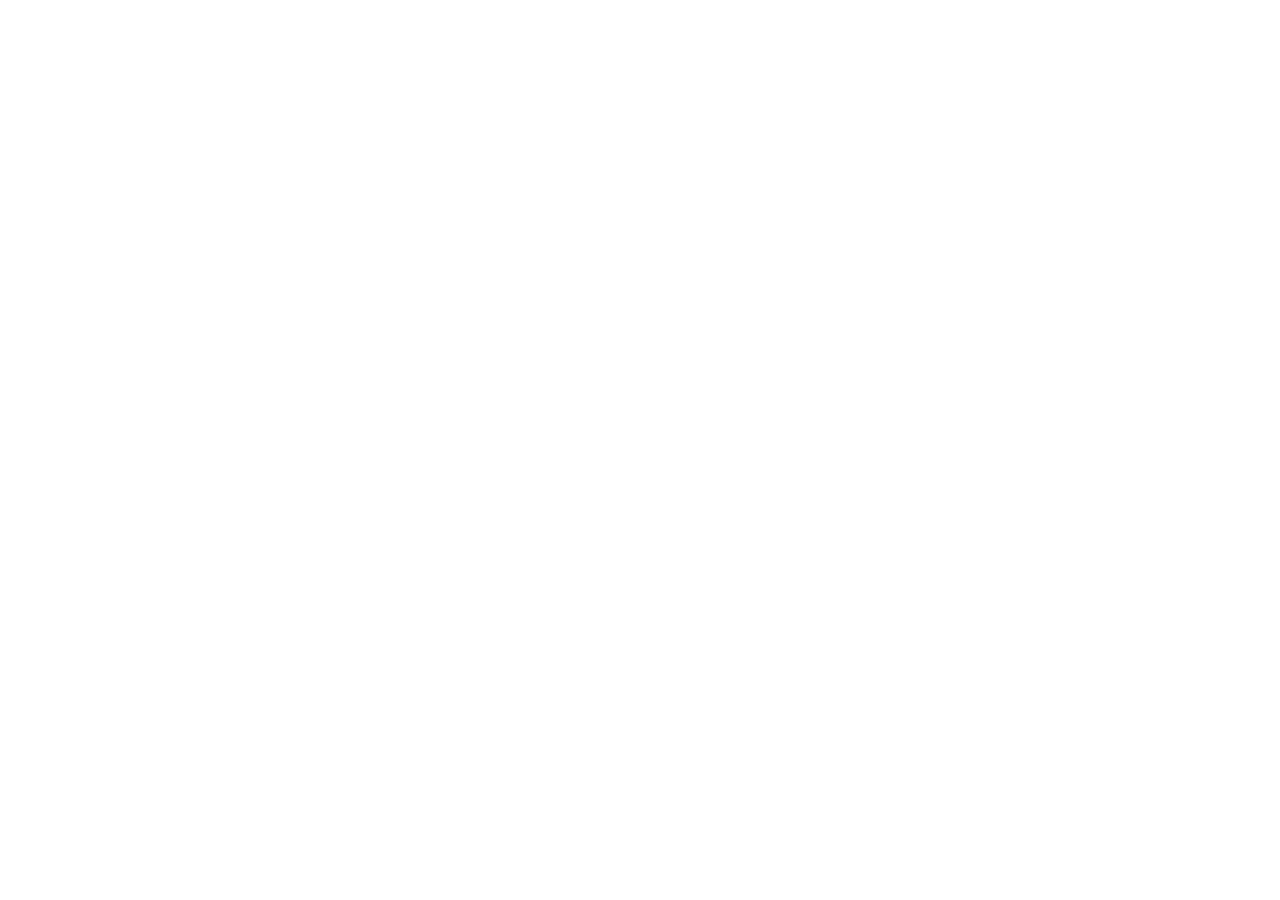
==== commit 35b3b056: "deploy ru demo" ====
--- a/index.html
+++ b/index.html
@@ -15,17 +15,17 @@
     <meta property="og:image:height" content="630" />
     <meta property="og:url" content="https://biber78788-byte.github.io/demo-glyanec/" />
     <meta name="twitter:card" content="summary_large_image" />
-    <link rel="icon" type="image/png" href="./icon-512.png" />
-    <link rel="apple-touch-icon" href="./icon-512.png" />
+    <link rel="icon" type="image/png" href="/demo-glyanec/icon-512.png" />
+    <link rel="apple-touch-icon" href="/demo-glyanec/icon-512.png" />
     <link rel="preconnect" href="https://fonts.googleapis.com" />
     <link rel="preconnect" href="https://fonts.gstatic.com" crossorigin />
     <link
       href="https://fonts.googleapis.com/css2?family=Inter:wght@400;500;600;700;800&family=JetBrains+Mono:wght@500;600&display=swap"
       rel="stylesheet"
     />
-    <script type="module" crossorigin src="./assets/index-CHC7qWR2.js"></script>
-    <link rel="stylesheet" crossorigin href="./assets/index-DxvRrXJd.css">
-  <link rel="manifest" href="./manifest.webmanifest"></head>
+    <script type="module" crossorigin src="/demo-glyanec/assets/index-BDxEp7TO.js"></script>
+    <link rel="stylesheet" crossorigin href="/demo-glyanec/assets/index-DKBpunpj.css">
+  <link rel="manifest" href="/demo-glyanec/manifest.webmanifest"></head>
   <body>
     <div id="root"></div>
   </body>
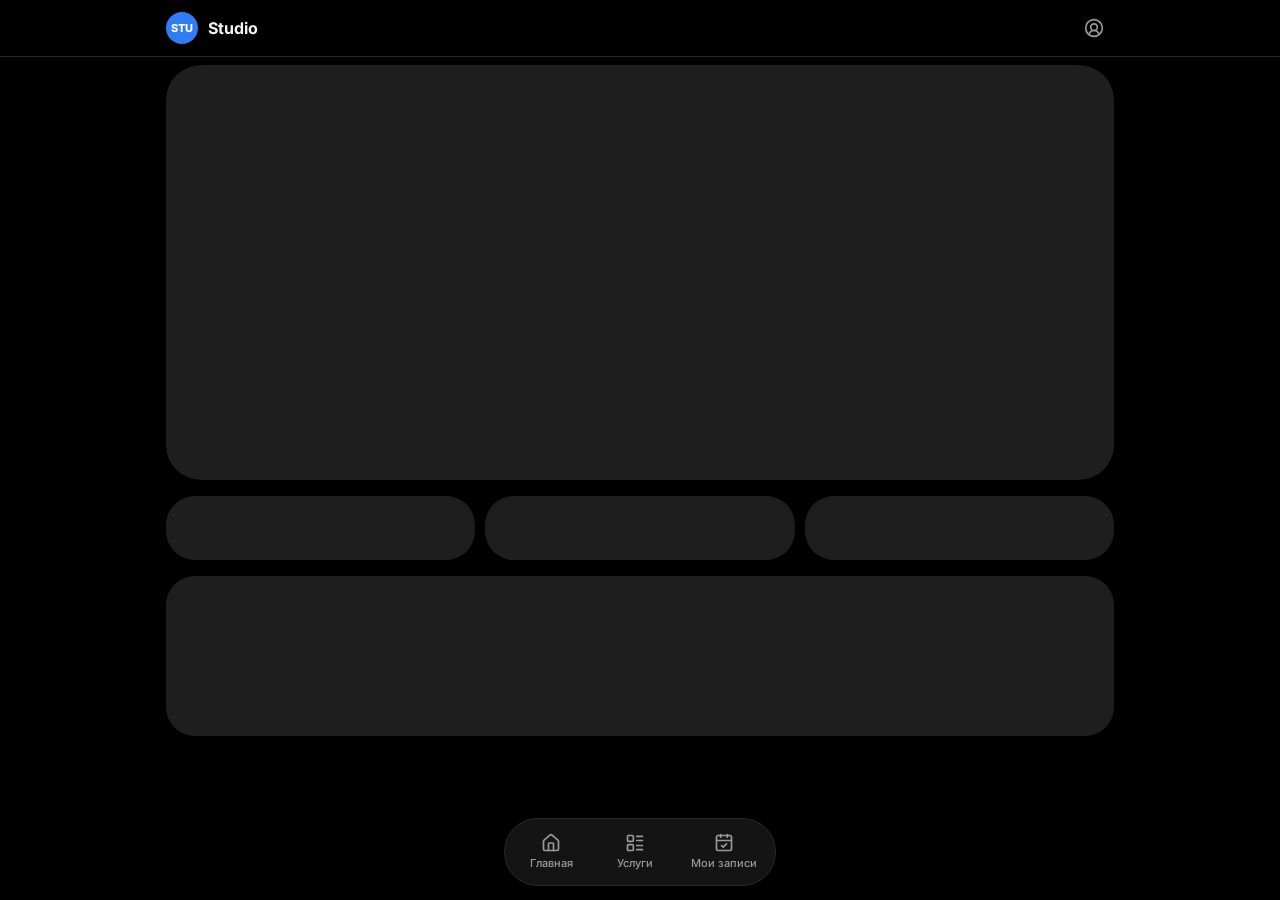
==== commit c406e4ee: "deploy ru demo" ====
--- a/index.html
+++ b/index.html
@@ -15,17 +15,17 @@
     <meta property="og:image:height" content="630" />
     <meta property="og:url" content="https://biber78788-byte.github.io/demo-glyanec/" />
     <meta name="twitter:card" content="summary_large_image" />
-    <link rel="icon" type="image/png" href="/demo-glyanec/icon-512.png" />
-    <link rel="apple-touch-icon" href="/demo-glyanec/icon-512.png" />
+    <link rel="icon" type="image/png" href="/icon-512.png" />
+    <link rel="apple-touch-icon" href="/icon-512.png" />
     <link rel="preconnect" href="https://fonts.googleapis.com" />
     <link rel="preconnect" href="https://fonts.gstatic.com" crossorigin />
     <link
       href="https://fonts.googleapis.com/css2?family=Inter:wght@400;500;600;700;800&family=JetBrains+Mono:wght@500;600&display=swap"
       rel="stylesheet"
     />
-    <script type="module" crossorigin src="/demo-glyanec/assets/index-BDxEp7TO.js"></script>
-    <link rel="stylesheet" crossorigin href="/demo-glyanec/assets/index-DKBpunpj.css">
-  <link rel="manifest" href="/demo-glyanec/manifest.webmanifest"></head>
+    <script type="module" crossorigin src="/assets/index-8w5rCqCR.js"></script>
+    <link rel="stylesheet" crossorigin href="/assets/index-Cs45FYKg.css">
+  <link rel="manifest" href="/manifest.webmanifest"></head>
   <body>
     <div id="root"></div>
   </body>
--- a/assets/index-Cs45FYKg.css
+++ b/assets/index-Cs45FYKg.css
@@ -0,0 +1 @@
+@layer properties{@supports (((-webkit-hyphens:none)) and (not (margin-trim:inline))) or ((-moz-orient:inline) and (not (color:rgb(from red r g b)))){:root,:host{--shimmer-angle:20deg}*,:before,:after,::backdrop{--tw-translate-x:0;--tw-translate-y:0;--tw-translate-z:0;--tw-rotate-x:initial;--tw-rotate-y:initial;--tw-rotate-z:initial;--tw-skew-x:initial;--tw-skew-y:initial;--tw-border-style:solid;--tw-gradient-position:initial;--tw-gradient-from:#0000;--tw-gradient-via:#0000;--tw-gradient-to:#0000;--tw-gradient-stops:initial;--tw-gradient-via-stops:initial;--tw-gradient-from-position:0%;--tw-gradient-via-position:50%;--tw-gradient-to-position:100%;--tw-leading:initial;--tw-font-weight:initial;--tw-tracking:initial;--tw-shadow:0 0 #0000;--tw-shadow-color:initial;--tw-shadow-alpha:100%;--tw-inset-shadow:0 0 #0000;--tw-inset-shadow-color:initial;--tw-inset-shadow-alpha:100%;--tw-ring-color:initial;--tw-ring-shadow:0 0 #0000;--tw-inset-ring-color:initial;--tw-inset-ring-shadow:0 0 #0000;--tw-ring-inset:initial;--tw-ring-offset-width:0px;--tw-ring-offset-color:#fff;--tw-ring-offset-shadow:0 0 #0000;--tw-outline-style:solid;--tw-backdrop-blur:initial;--tw-backdrop-brightness:initial;--tw-backdrop-contrast:initial;--tw-backdrop-grayscale:initial;--tw-backdrop-hue-rotate:initial;--tw-backdrop-invert:initial;--tw-backdrop-opacity:initial;--tw-backdrop-saturate:initial;--tw-backdrop-sepia:initial;--tw-duration:initial;--tw-ease:initial;--tw-content:"";--tw-blur:initial;--tw-brightness:initial;--tw-contrast:initial;--tw-grayscale:initial;--tw-hue-rotate:initial;--tw-invert:initial;--tw-opacity:initial;--tw-saturate:initial;--tw-sepia:initial;--tw-drop-shadow:initial;--tw-drop-shadow-color:initial;--tw-drop-shadow-alpha:100%;--tw-drop-shadow-size:initial;--tw-animation-delay:0s;--tw-animation-direction:normal;--tw-animation-duration:initial;--tw-animation-fill-mode:none;--tw-animation-iteration-count:1;--tw-enter-blur:0;--tw-enter-opacity:1;--tw-enter-rotate:0;--tw-enter-scale:1;--tw-enter-translate-x:0;--tw-enter-translate-y:0;--tw-exit-blur:0;--tw-exit-opacity:1;--tw-exit-rotate:0;--tw-exit-scale:1;--tw-exit-translate-x:0;--tw-exit-translate-y:0;--scroll-fade-t:0px;--scroll-fade-b:0px;--scroll-fade-s:0px;--scroll-fade-e:0px;--scroll-fade-mask:initial;--shimmer-image:initial;--shimmer-text-fill:initial}}}@layer theme{:root,:host{--font-sans:"Inter Variable", ui-sans-serif, system-ui, -apple-system, sans-serif;--font-mono:"JetBrains Mono", ui-monospace, "Cascadia Mono", monospace;--color-emerald-400:oklch(76.5% .177 163.223);--color-emerald-500:oklch(69.6% .17 162.48);--color-black:#000;--color-white:#fff;--spacing:.25rem;--container-xs:20rem;--container-sm:24rem;--text-xs:.75rem;--text-xs--line-height:calc(1 / .75);--text-sm:.875rem;--text-sm--line-height:calc(1.25 / .875);--text-base:1rem;--text-base--line-height: 1.5 ;--text-lg:1.125rem;--text-lg--line-height:calc(1.75 / 1.125);--text-2xl:1.5rem;--text-2xl--line-height:calc(2 / 1.5);--text-3xl:1.875rem;--text-3xl--line-height: 1.2 ;--font-weight-medium:500;--font-weight-semibold:600;--font-weight-bold:700;--font-weight-extrabold:800;--tracking-tight:-.025em;--tracking-wide:.025em;--leading-snug:1.375;--radius-md:calc(var(--radius) * .8);--shadow-sm:0 1px 3px 0 #0000001a, 0 1px 2px -1px #0000001a;--shadow-md:0 4px 6px -1px #0000001a, 0 2px 4px -2px #0000001a;--shadow-lg:0 10px 15px -3px #0000001a, 0 4px 6px -4px #0000001a;--shadow-xl:0 20px 25px -5px #0000001a, 0 8px 10px -6px #0000001a;--animate-spin:spin 1s linear infinite;--animate-pulse:pulse 2s cubic-bezier(.4, 0, .6, 1) infinite;--blur-xs:4px;--blur-md:12px;--blur-xl:24px;--default-transition-duration:.15s;--default-transition-timing-function:cubic-bezier(.4, 0, .2, 1);--default-font-family:"Inter Variable", ui-sans-serif, system-ui, -apple-system, sans-serif;--default-mono-font-family:"JetBrains Mono", ui-monospace, "Cascadia Mono", monospace;--color-ring:var(--ring);--color-border:var(--border);--color-destructive:var(--destructive);--color-accent:var(--accent);--color-muted-foreground:var(--muted-foreground);--color-muted:var(--muted);--color-secondary:var(--secondary);--color-primary:var(--primary);--color-popover:var(--popover);--color-card-foreground:var(--card-foreground);--color-card:var(--card);--color-foreground:var(--foreground);--color-background:var(--background)}}@layer base{*,:after,:before,::backdrop{box-sizing:border-box;border:0 solid;margin:0;padding:0}::file-selector-button{box-sizing:border-box;border:0 solid;margin:0;padding:0}html,:host{-webkit-text-size-adjust:100%;tab-size:4;line-height:1.5;font-family:var(--default-font-family,-apple-system, BlinkMacSystemFont, "Segoe UI", Roboto, "Helvetica Neue", "Noto Sans", Arial, sans-serif, "Apple Color Emoji", "Segoe UI Emoji", "Segoe UI Symbol", "Noto Color Emoji");font-feature-settings:var(--default-font-feature-settings,normal);font-variation-settings:var(--default-font-variation-settings,normal);-webkit-tap-highlight-color:transparent}hr{height:0;color:inherit;border-top-width:1px}abbr:where([title]){-webkit-text-decoration:underline dotted;text-decoration:underline dotted}h1,h2,h3,h4,h5,h6{font-size:inherit;font-weight:inherit}a{color:inherit;-webkit-text-decoration:inherit;text-decoration:inherit}b,strong{font-weight:bolder}code,kbd,samp,pre{font-family:var(--default-mono-font-family,ui-monospace, SFMono-Regular, Menlo, Monaco, Consolas, "Liberation Mono", "Courier New", monospace);font-feature-settings:var(--default-mono-font-feature-settings,normal);font-variation-settings:var(--default-mono-font-variation-settings,normal);font-size:1em}small{font-size:80%}sub,sup{vertical-align:baseline;font-size:75%;line-height:0;position:relative}sub{bottom:-.25em}sup{top:-.5em}table{text-indent:0;border-color:inherit;border-collapse:collapse}:-moz-focusring:where(:not(iframe)){outline:auto}progress{vertical-align:baseline}summary{display:list-item}ol,ul,menu{list-style:none}img,svg,video,canvas,audio,iframe,embed,object{vertical-align:middle;display:block}img,video{max-width:100%;height:auto}button,input,select,optgroup,textarea{font:inherit;font-feature-settings:inherit;font-variation-settings:inherit;letter-spacing:inherit;color:inherit;opacity:1;background-color:#0000;border-radius:0}::file-selector-button{font:inherit;font-feature-settings:inherit;font-variation-settings:inherit;letter-spacing:inherit;color:inherit;opacity:1;background-color:#0000;border-radius:0}:where(select:is([multiple],[size])) optgroup{font-weight:bolder}:where(select:is([multiple],[size])) optgroup option{padding-inline-start:20px}::file-selector-button{margin-inline-end:4px}::placeholder{opacity:1}@supports (not ((-webkit-appearance:-apple-pay-button))) or (contain-intrinsic-size:1px){::placeholder{color:currentColor}@supports (color:color-mix(in lab,red,red)){::placeholder{color:color-mix(in oklab,currentcolor 50%,transparent)}}}textarea{resize:vertical}::-webkit-search-decoration{-webkit-appearance:none}::-webkit-date-and-time-value{min-height:1lh;text-align:inherit}::-webkit-datetime-edit{display:inline-flex}::-webkit-datetime-edit-fields-wrapper{padding:0}::-webkit-datetime-edit{padding-block:0}::-webkit-datetime-edit-year-field{padding-block:0}::-webkit-datetime-edit-month-field{padding-block:0}::-webkit-datetime-edit-day-field{padding-block:0}::-webkit-datetime-edit-hour-field{padding-block:0}::-webkit-datetime-edit-minute-field{padding-block:0}::-webkit-datetime-edit-second-field{padding-block:0}::-webkit-datetime-edit-millisecond-field{padding-block:0}::-webkit-datetime-edit-meridiem-field{padding-block:0}::-webkit-calendar-picker-indicator{line-height:1}:-moz-ui-invalid{box-shadow:none}button,input:where([type=button],[type=reset],[type=submit]){appearance:button}::file-selector-button{appearance:button}::-webkit-inner-spin-button{height:auto}::-webkit-outer-spin-button{height:auto}[hidden]:where(:not([hidden=until-found])){display:none!important}*{border-color:var(--border);outline-color:var(--ring)}@supports (color:color-mix(in lab,red,red)){*{outline-color:color-mix(in oklab,var(--ring) 50%,transparent)}}html{color-scheme:dark;scroll-behavior:smooth;font-family:Inter Variable,ui-sans-serif,system-ui,-apple-system,sans-serif}body{background-color:var(--background);color:var(--foreground);-webkit-font-smoothing:antialiased;-moz-osx-font-smoothing:grayscale}::selection{background:var(--primary)}@supports (color:color-mix(in lab,red,red)){::selection{background:color-mix(in oklab,var(--primary) 45%,transparent)}}}@layer components;@layer utilities{.\@container\/card-header{container:card-header/inline-size}.pointer-events-auto{pointer-events:auto}.pointer-events-none{pointer-events:none}.visible{visibility:visible}.sr-only{clip-path:inset(50%);white-space:nowrap;border-width:0;width:1px;height:1px;margin:-1px;padding:0;position:absolute;overflow:hidden}.absolute{position:absolute}.fixed{position:fixed}.relative{position:relative}.static{position:static}.sticky{position:sticky}.inset-0{inset:0}.inset-x-0{inset-inline:0}.inset-x-4{inset-inline:calc(var(--spacing) * 4)}.top-0{top:0}.top-1\/2{top:50%}.top-2{top:calc(var(--spacing) * 2)}.right-2{right:calc(var(--spacing) * 2)}.bottom-0{bottom:0}.bottom-4{bottom:calc(var(--spacing) * 4)}.left-1\/2{left:50%}.isolate{isolation:isolate}.z-10{z-index:10}.z-40{z-index:40}.z-50{z-index:50}.col-span-2{grid-column:span 2/span 2}.col-start-2{grid-column-start:2}.row-span-2{grid-row:span 2/span 2}.row-start-1{grid-row-start:1}.m-\(--drawer-inset\,0px\){margin:var(--drawer-inset,0px)}.-mx-1{margin-inline:calc(var(--spacing) * -1)}.-mx-4{margin-inline:calc(var(--spacing) * -4)}.mx-auto{margin-inline:auto}.my-1{margin-block:var(--spacing)}.mt-0\.5{margin-top:calc(var(--spacing) * .5)}.mt-1{margin-top:var(--spacing)}.mt-1\.5{margin-top:calc(var(--spacing) * 1.5)}.mt-2{margin-top:calc(var(--spacing) * 2)}.mt-2\.5{margin-top:calc(var(--spacing) * 2.5)}.mt-3{margin-top:calc(var(--spacing) * 3)}.mt-4{margin-top:calc(var(--spacing) * 4)}.mt-5{margin-top:calc(var(--spacing) * 5)}.mt-8{margin-top:calc(var(--spacing) * 8)}.mt-auto{margin-top:auto}.-mb-4{margin-bottom:calc(var(--spacing) * -4)}.mb-1\.5{margin-bottom:calc(var(--spacing) * 1.5)}.mb-3{margin-bottom:calc(var(--spacing) * 3)}.mb-4{margin-bottom:calc(var(--spacing) * 4)}.mb-5{margin-bottom:calc(var(--spacing) * 5)}.block{display:block}.flex{display:flex}.grid{display:grid}.hidden{display:none}.inline{display:inline}.inline-flex{display:inline-flex}.table{display:table}.field-sizing-content{field-sizing:content}.aspect-\[4\/3\]{aspect-ratio:4/3}.aspect-\[16\/10\]{aspect-ratio:16/10}.size-1\.5{width:calc(var(--spacing) * 1.5);height:calc(var(--spacing) * 1.5)}.size-3{width:calc(var(--spacing) * 3);height:calc(var(--spacing) * 3)}.size-3\.5{width:calc(var(--spacing) * 3.5);height:calc(var(--spacing) * 3.5)}.size-4{width:calc(var(--spacing) * 4);height:calc(var(--spacing) * 4)}.size-4\.5{width:calc(var(--spacing) * 4.5);height:calc(var(--spacing) * 4.5)}.size-5{width:calc(var(--spacing) * 5);height:calc(var(--spacing) * 5)}.size-6{width:calc(var(--spacing) * 6);height:calc(var(--spacing) * 6)}.size-8{width:calc(var(--spacing) * 8);height:calc(var(--spacing) * 8)}.size-10{width:calc(var(--spacing) * 10);height:calc(var(--spacing) * 10)}.size-12{width:calc(var(--spacing) * 12);height:calc(var(--spacing) * 12)}.size-14{width:calc(var(--spacing) * 14);height:calc(var(--spacing) * 14)}.h-\(--drawer-content-height\){height:var(--drawer-content-height)}.h-1{height:var(--spacing)}.h-3\.5{height:calc(var(--spacing) * 3.5)}.h-5{height:calc(var(--spacing) * 5)}.h-6{height:calc(var(--spacing) * 6)}.h-8{height:calc(var(--spacing) * 8)}.h-10{height:calc(var(--spacing) * 10)}.h-12{height:calc(var(--spacing) * 12)}.h-14{height:calc(var(--spacing) * 14)}.h-16{height:calc(var(--spacing) * 16)}.h-24{height:calc(var(--spacing) * 24)}.h-40{height:calc(var(--spacing) * 40)}.h-64{height:calc(var(--spacing) * 64)}.h-\[calc\(100\%-1px\)\]{height:calc(100% - 1px)}.h-auto{height:auto}.h-px{height:1px}.max-h-\(--available-height\){max-height:var(--available-height)}.max-h-\(--drawer-content-max-height\,none\){max-height:var(--drawer-content-max-height,none)}.min-h-0{min-height:0}.min-h-16{min-height:calc(var(--spacing) * 16)}.min-h-dvh{min-height:100dvh}.w-\(--anchor-width\){width:var(--anchor-width)}.w-\(--drawer-content-width\,auto\){width:var(--drawer-content-width,auto)}.w-3\/4{width:75%}.w-28{width:calc(var(--spacing) * 28)}.w-fit{width:fit-content}.w-full{width:100%}.max-w-\[560px\]{max-width:560px}.max-w-\[980px\]{max-width:980px}.max-w-\[1280px\]{max-width:1280px}.max-w-\[calc\(100\%-2rem\)\]{max-width:calc(100% - 2rem)}.max-w-sm{max-width:var(--container-sm)}.max-w-xs{max-width:var(--container-xs)}.min-w-0{min-width:0}.min-w-14{min-width:calc(var(--spacing) * 14)}.min-w-20{min-width:calc(var(--spacing) * 20)}.min-w-36{min-width:calc(var(--spacing) * 36)}.min-w-40{min-width:calc(var(--spacing) * 40)}.flex-1{flex:1}.shrink-0{flex-shrink:0}.origin-\(--transform-origin\){transform-origin:var(--transform-origin)}.-translate-x-1\/2{--tw-translate-x: -50% ;translate:var(--tw-translate-x) var(--tw-translate-y)}.-translate-y-1\/2{--tw-translate-y: -50% ;translate:var(--tw-translate-x) var(--tw-translate-y)}.transform{transform:var(--tw-rotate-x,) var(--tw-rotate-y,) var(--tw-rotate-z,) var(--tw-skew-x,) var(--tw-skew-y,)}.transform-\[translate3d\(var\(--translate-x\,0px\)\,var\(--translate-y\,0px\)\,0\)_scale\(var\(--stack-scale\)\)\]{transform:translate3d(var(--translate-x,0px),var(--translate-y,0px),0) scale(var(--stack-scale))}.animate-pulse{animation:var(--animate-pulse)}.animate-spin{animation:var(--animate-spin)}.cursor-default{cursor:default}.cursor-grab{cursor:grab}.cursor-not-allowed{cursor:not-allowed}.cursor-pointer{cursor:pointer}.scroll-my-1{scroll-margin-block:var(--spacing)}.\[scrollbar-width\:none\]{scrollbar-width:none}.auto-rows-min{grid-auto-rows:min-content}.grid-cols-2{grid-template-columns:repeat(2,minmax(0,1fr))}.grid-cols-3{grid-template-columns:repeat(3,minmax(0,1fr))}.grid-cols-4{grid-template-columns:repeat(4,minmax(0,1fr))}.flex-col{flex-direction:column}.flex-col-reverse{flex-direction:column-reverse}.flex-row{flex-direction:row}.flex-wrap{flex-wrap:wrap}.place-items-center{place-items:center}.items-center{align-items:center}.items-start{align-items:flex-start}.justify-between{justify-content:space-between}.justify-center{justify-content:center}.justify-start{justify-content:flex-start}.gap-\(--card-spacing\){gap:var(--card-spacing)}.gap-0\.5{gap:calc(var(--spacing) * .5)}.gap-1{gap:var(--spacing)}.gap-1\.5{gap:calc(var(--spacing) * 1.5)}.gap-2{gap:calc(var(--spacing) * 2)}.gap-2\.5{gap:calc(var(--spacing) * 2.5)}.gap-3{gap:calc(var(--spacing) * 3)}.gap-3\.5{gap:calc(var(--spacing) * 3.5)}.gap-4{gap:calc(var(--spacing) * 4)}.gap-5{gap:calc(var(--spacing) * 5)}.gap-6{gap:calc(var(--spacing) * 6)}.self-start{align-self:flex-start}.justify-self-end{justify-self:flex-end}.truncate{text-overflow:ellipsis;white-space:nowrap;overflow:hidden}.overflow-hidden{overflow:hidden}.overflow-x-auto{overflow-x:auto}.overflow-x-hidden{overflow-x:hidden}.overflow-y-auto{overflow-y:auto}.overscroll-contain{overscroll-behavior:contain}.rounded-2xl{border-radius:calc(var(--radius) * 1.8)}.rounded-3xl{border-radius:calc(var(--radius) * 2.2)}.rounded-4xl{border-radius:calc(var(--radius) * 2.6)}.rounded-\[inherit\]{border-radius:inherit}.rounded-\[min\(var\(--radius-md\)\,10px\)\]{border-radius:min(var(--radius-md),10px)}.rounded-\[min\(var\(--radius-md\)\,12px\)\]{border-radius:min(var(--radius-md),12px)}.rounded-full{border-radius:3.40282e38px}.rounded-lg{border-radius:var(--radius)}.rounded-md{border-radius:calc(var(--radius) * .8)}.rounded-none{border-radius:0}.rounded-xl{border-radius:calc(var(--radius) * 1.4)}.rounded-t-xl{border-top-left-radius:calc(var(--radius) * 1.4);border-top-right-radius:calc(var(--radius) * 1.4)}.rounded-b-xl{border-bottom-right-radius:calc(var(--radius) * 1.4);border-bottom-left-radius:calc(var(--radius) * 1.4)}.border{border-style:var(--tw-border-style);border-width:1px}.border-t{border-top-style:var(--tw-border-style);border-top-width:1px}.border-b{border-bottom-style:var(--tw-border-style);border-bottom-width:1px}.border-dashed{--tw-border-style:dashed;border-style:dashed}.border-border,.border-border\/60{border-color:var(--border)}@supports (color:color-mix(in lab,red,red)){.border-border\/60{border-color:color-mix(in oklab,var(--border) 60%,transparent)}}.border-input{border-color:var(--input)}.border-primary,.border-primary\/30{border-color:var(--primary)}@supports (color:color-mix(in lab,red,red)){.border-primary\/30{border-color:color-mix(in oklab,var(--primary) 30%,transparent)}}.border-transparent{border-color:#0000}.bg-\[\#050505\]{background-color:#050505}.bg-background,.bg-background\/85{background-color:var(--background)}@supports (color:color-mix(in lab,red,red)){.bg-background\/85{background-color:color-mix(in oklab,var(--background) 85%,transparent)}}.bg-black\/10{background-color:#0000001a}@supports (color:color-mix(in lab,red,red)){.bg-black\/10{background-color:color-mix(in oklab,var(--color-black) 10%,transparent)}}.bg-border{background-color:var(--border)}.bg-card,.bg-card\/60{background-color:var(--card)}@supports (color:color-mix(in lab,red,red)){.bg-card\/60{background-color:color-mix(in oklab,var(--card) 60%,transparent)}}.bg-destructive\/10{background-color:var(--destructive)}@supports (color:color-mix(in lab,red,red)){.bg-destructive\/10{background-color:color-mix(in oklab,var(--destructive) 10%,transparent)}}.bg-destructive\/15{background-color:var(--destructive)}@supports (color:color-mix(in lab,red,red)){.bg-destructive\/15{background-color:color-mix(in oklab,var(--destructive) 15%,transparent)}}.bg-emerald-500\/15{background-color:#00bb7f26}@supports (color:color-mix(in lab,red,red)){.bg-emerald-500\/15{background-color:color-mix(in oklab,var(--color-emerald-500) 15%,transparent)}}.bg-muted,.bg-muted\/50{background-color:var(--muted)}@supports (color:color-mix(in lab,red,red)){.bg-muted\/50{background-color:color-mix(in oklab,var(--muted) 50%,transparent)}}.bg-popover,.bg-popover\/90{background-color:var(--popover)}@supports (color:color-mix(in lab,red,red)){.bg-popover\/90{background-color:color-mix(in oklab,var(--popover) 90%,transparent)}}.bg-primary,.bg-primary\/10{background-color:var(--primary)}@supports (color:color-mix(in lab,red,red)){.bg-primary\/10{background-color:color-mix(in oklab,var(--primary) 10%,transparent)}}.bg-primary\/15{background-color:var(--primary)}@supports (color:color-mix(in lab,red,red)){.bg-primary\/15{background-color:color-mix(in oklab,var(--primary) 15%,transparent)}}.bg-secondary{background-color:var(--secondary)}.bg-transparent{background-color:#0000}.bg-gradient-to-br{--tw-gradient-position:to bottom right in oklab;background-image:linear-gradient(var(--tw-gradient-stops))}.from-\[\#0d1420\]{--tw-gradient-from:#0d1420;--tw-gradient-stops:var(--tw-gradient-via-stops,var(--tw-gradient-position), var(--tw-gradient-from) var(--tw-gradient-from-position), var(--tw-gradient-to) var(--tw-gradient-to-position))}.via-\[\#16233a\]{--tw-gradient-via:#16233a;--tw-gradient-via-stops:var(--tw-gradient-position), var(--tw-gradient-from) var(--tw-gradient-from-position), var(--tw-gradient-via) var(--tw-gradient-via-position), var(--tw-gradient-to) var(--tw-gradient-to-position);--tw-gradient-stops:var(--tw-gradient-via-stops)}.to-\[\#0a0e14\]{--tw-gradient-to:#0a0e14;--tw-gradient-stops:var(--tw-gradient-via-stops,var(--tw-gradient-position), var(--tw-gradient-from) var(--tw-gradient-from-position), var(--tw-gradient-to) var(--tw-gradient-to-position))}.to-\[\#16233a\]{--tw-gradient-to:#16233a;--tw-gradient-stops:var(--tw-gradient-via-stops,var(--tw-gradient-position), var(--tw-gradient-from) var(--tw-gradient-from-position), var(--tw-gradient-to) var(--tw-gradient-to-position))}.bg-clip-padding{background-clip:padding-box}.object-cover{object-fit:cover}.p-\(--card-spacing\){padding:var(--card-spacing)}.p-1{padding:var(--spacing)}.p-1\.5{padding:calc(var(--spacing) * 1.5)}.p-3{padding:calc(var(--spacing) * 3)}.p-4{padding:calc(var(--spacing) * 4)}.p-5{padding:calc(var(--spacing) * 5)}.p-6{padding:calc(var(--spacing) * 6)}.p-8{padding:calc(var(--spacing) * 8)}.p-\[3px\]{padding:3px}.px-\(--card-spacing\){padding-inline:var(--card-spacing)}.px-1\.5{padding-inline:calc(var(--spacing) * 1.5)}.px-2{padding-inline:calc(var(--spacing) * 2)}.px-2\.5{padding-inline:calc(var(--spacing) * 2.5)}.px-3{padding-inline:calc(var(--spacing) * 3)}.px-4{padding-inline:calc(var(--spacing) * 4)}.px-5{padding-inline:calc(var(--spacing) * 5)}.py-\(--card-spacing\){padding-block:var(--card-spacing)}.py-0\.5{padding-block:calc(var(--spacing) * .5)}.py-1{padding-block:var(--spacing)}.py-1\.5{padding-block:calc(var(--spacing) * 1.5)}.py-2{padding-block:calc(var(--spacing) * 2)}.py-2\.5{padding-block:calc(var(--spacing) * 2.5)}.py-3{padding-block:calc(var(--spacing) * 3)}.py-4{padding-block:calc(var(--spacing) * 4)}.py-6{padding-block:calc(var(--spacing) * 6)}.py-8{padding-block:calc(var(--spacing) * 8)}.py-24{padding-block:calc(var(--spacing) * 24)}.pt-0{padding-top:0}.pt-1{padding-top:var(--spacing)}.pt-2{padding-top:calc(var(--spacing) * 2)}.pt-3{padding-top:calc(var(--spacing) * 3)}.pt-4{padding-top:calc(var(--spacing) * 4)}.pr-2{padding-right:calc(var(--spacing) * 2)}.pr-8{padding-right:calc(var(--spacing) * 8)}.pb-0{padding-bottom:0}.pb-1{padding-bottom:var(--spacing)}.pb-2{padding-bottom:calc(var(--spacing) * 2)}.pb-16{padding-bottom:calc(var(--spacing) * 16)}.pb-40{padding-bottom:calc(var(--spacing) * 40)}.pb-\[max\(1rem\,env\(safe-area-inset-bottom\)\)\]{padding-bottom:max(1rem,env(safe-area-inset-bottom))}.pl-1\.5{padding-left:calc(var(--spacing) * 1.5)}.pl-2\.5{padding-left:calc(var(--spacing) * 2.5)}.text-center{text-align:center}.text-left{text-align:left}.text-right{text-align:right}.font-heading{font-family:var(--font-sans)}.text-2xl{font-size:var(--text-2xl);line-height:var(--tw-leading,var(--text-2xl--line-height))}.text-3xl{font-size:var(--text-3xl);line-height:var(--tw-leading,var(--text-3xl--line-height))}.text-base{font-size:var(--text-base);line-height:var(--tw-leading,var(--text-base--line-height))}.text-lg{font-size:var(--text-lg);line-height:var(--tw-leading,var(--text-lg--line-height))}.text-sm{font-size:var(--text-sm);line-height:var(--tw-leading,var(--text-sm--line-height))}.text-xs{font-size:var(--text-xs);line-height:var(--tw-leading,var(--text-xs--line-height))}.text-\[0\.8rem\]{font-size:.8rem}.text-\[11px\]{font-size:11px}.leading-\[1\.12\]{--tw-leading:1.12;line-height:1.12}.leading-none{--tw-leading:1;line-height:1}.leading-snug{--tw-leading:var(--leading-snug);line-height:var(--leading-snug)}.font-bold{--tw-font-weight:var(--font-weight-bold);font-weight:var(--font-weight-bold)}.font-extrabold{--tw-font-weight:var(--font-weight-extrabold);font-weight:var(--font-weight-extrabold)}.font-medium{--tw-font-weight:var(--font-weight-medium);font-weight:var(--font-weight-medium)}.font-semibold{--tw-font-weight:var(--font-weight-semibold);font-weight:var(--font-weight-semibold)}.tracking-tight{--tw-tracking:var(--tracking-tight);letter-spacing:var(--tracking-tight)}.tracking-wide{--tw-tracking:var(--tracking-wide);letter-spacing:var(--tracking-wide)}.text-balance{text-wrap:balance}.whitespace-nowrap{white-space:nowrap}.text-card-foreground{color:var(--card-foreground)}.text-destructive{color:var(--destructive)}.text-emerald-400{color:var(--color-emerald-400)}.text-foreground,.text-foreground\/60{color:var(--foreground)}@supports (color:color-mix(in lab,red,red)){.text-foreground\/60{color:color-mix(in oklab,var(--foreground) 60%,transparent)}}.text-muted-foreground{color:var(--muted-foreground)}.text-popover-foreground{color:var(--popover-foreground)}.text-primary{color:var(--primary)}.text-primary-foreground{color:var(--primary-foreground)}.text-secondary-foreground{color:var(--secondary-foreground)}.text-white{color:var(--color-white)}.uppercase{text-transform:uppercase}.line-through{text-decoration-line:line-through}.underline-offset-4{text-underline-offset:4px}.opacity-50{opacity:.5}.opacity-80{opacity:.8}.opacity-\[max\(var\(--drawer-overlay-min-opacity\,0\)\,calc\(1-var\(--drawer-swipe-progress\)\)\)\]{opacity:max(var(--drawer-overlay-min-opacity,0),calc(1 - var(--drawer-swipe-progress)))}.shadow-2xl{--tw-shadow:0 25px 50px -12px var(--tw-shadow-color,#00000040);box-shadow:var(--tw-inset-shadow),var(--tw-inset-ring-shadow),var(--tw-ring-offset-shadow),var(--tw-ring-shadow),var(--tw-shadow)}.shadow-md{--tw-shadow:0 4px 6px -1px var(--tw-shadow-color,#0000001a), 0 2px 4px -2px var(--tw-shadow-color,#0000001a);box-shadow:var(--tw-inset-shadow),var(--tw-inset-ring-shadow),var(--tw-ring-offset-shadow),var(--tw-ring-shadow),var(--tw-shadow)}.ring-0{--tw-ring-shadow:var(--tw-ring-inset,) 0 0 0 calc(0px + var(--tw-ring-offset-width)) var(--tw-ring-color,currentcolor);box-shadow:var(--tw-inset-shadow),var(--tw-inset-ring-shadow),var(--tw-ring-offset-shadow),var(--tw-ring-shadow),var(--tw-shadow)}.ring-1{--tw-ring-shadow:var(--tw-ring-inset,) 0 0 0 calc(1px + var(--tw-ring-offset-width)) var(--tw-ring-color,currentcolor);box-shadow:var(--tw-inset-shadow),var(--tw-inset-ring-shadow),var(--tw-ring-offset-shadow),var(--tw-ring-shadow),var(--tw-shadow)}.ring-foreground\/10{--tw-ring-color:var(--foreground)}@supports (color:color-mix(in lab,red,red)){.ring-foreground\/10{--tw-ring-color:color-mix(in oklab, var(--foreground) 10%, transparent)}}.outline-hidden{--tw-outline-style:none;outline-style:none}@media(forced-colors:active){.outline-hidden{outline-offset:2px;outline:2px solid #0000}}.outline{outline-style:var(--tw-outline-style);outline-width:1px}.backdrop-blur-md{--tw-backdrop-blur:blur(var(--blur-md));-webkit-backdrop-filter:var(--tw-backdrop-blur,) var(--tw-backdrop-brightness,) var(--tw-backdrop-contrast,) var(--tw-backdrop-grayscale,) var(--tw-backdrop-hue-rotate,) var(--tw-backdrop-invert,) var(--tw-backdrop-opacity,) var(--tw-backdrop-saturate,) var(--tw-backdrop-sepia,);backdrop-filter:var(--tw-backdrop-blur,) var(--tw-backdrop-brightness,) var(--tw-backdrop-contrast,) var(--tw-backdrop-grayscale,) var(--tw-backdrop-hue-rotate,) var(--tw-backdrop-invert,) var(--tw-backdrop-opacity,) var(--tw-backdrop-saturate,) var(--tw-backdrop-sepia,)}.backdrop-blur-xl{--tw-backdrop-blur:blur(var(--blur-xl));-webkit-backdrop-filter:var(--tw-backdrop-blur,) var(--tw-backdrop-brightness,) var(--tw-backdrop-contrast,) var(--tw-backdrop-grayscale,) var(--tw-backdrop-hue-rotate,) var(--tw-backdrop-invert,) var(--tw-backdrop-opacity,) var(--tw-backdrop-saturate,) var(--tw-backdrop-sepia,);backdrop-filter:var(--tw-backdrop-blur,) var(--tw-backdrop-brightness,) var(--tw-backdrop-contrast,) var(--tw-backdrop-grayscale,) var(--tw-backdrop-hue-rotate,) var(--tw-backdrop-invert,) var(--tw-backdrop-opacity,) var(--tw-backdrop-saturate,) var(--tw-backdrop-sepia,)}.backdrop-filter{-webkit-backdrop-filter:var(--tw-backdrop-blur,) var(--tw-backdrop-brightness,) var(--tw-backdrop-contrast,) var(--tw-backdrop-grayscale,) var(--tw-backdrop-hue-rotate,) var(--tw-backdrop-invert,) var(--tw-backdrop-opacity,) var(--tw-backdrop-saturate,) var(--tw-backdrop-sepia,);backdrop-filter:var(--tw-backdrop-blur,) var(--tw-backdrop-brightness,) var(--tw-backdrop-contrast,) var(--tw-backdrop-grayscale,) var(--tw-backdrop-hue-rotate,) var(--tw-backdrop-invert,) var(--tw-backdrop-opacity,) var(--tw-backdrop-saturate,) var(--tw-backdrop-sepia,)}.transition{transition-property:color,background-color,border-color,outline-color,text-decoration-color,fill,stroke,--tw-gradient-from,--tw-gradient-via,--tw-gradient-to,opacity,box-shadow,transform,translate,scale,rotate,filter,-webkit-backdrop-filter,backdrop-filter,display,content-visibility,overlay,pointer-events;transition-timing-function:var(--tw-ease,var(--default-transition-timing-function));transition-duration:var(--tw-duration,var(--default-transition-duration))}.transition-\[transform\,height\,opacity\,filter\]{transition-property:transform,height,opacity,filter;transition-timing-function:var(--tw-ease,var(--default-transition-timing-function));transition-duration:var(--tw-duration,var(--default-transition-duration))}.transition-all{transition-property:all;transition-timing-function:var(--tw-ease,var(--default-transition-timing-function));transition-duration:var(--tw-duration,var(--default-transition-duration))}.transition-colors{transition-property:color,background-color,border-color,outline-color,text-decoration-color,fill,stroke,--tw-gradient-from,--tw-gradient-via,--tw-gradient-to;transition-timing-function:var(--tw-ease,var(--default-transition-timing-function));transition-duration:var(--tw-duration,var(--default-transition-duration))}.transition-opacity{transition-property:opacity;transition-timing-function:var(--tw-ease,var(--default-transition-timing-function));transition-duration:var(--tw-duration,var(--default-transition-duration))}.transition-transform{transition-property:transform,translate,scale,rotate;transition-timing-function:var(--tw-ease,var(--default-transition-timing-function));transition-duration:var(--tw-duration,var(--default-transition-duration))}.duration-100{--tw-duration:.1s;transition-duration:.1s}.duration-200{--tw-duration:.2s;transition-duration:.2s}.duration-300{--tw-duration:.3s;transition-duration:.3s}.duration-450{--tw-duration:.45s;transition-duration:.45s}.ease-\[cubic-bezier\(0\.22\,1\,0\.36\,1\)\]{--tw-ease:cubic-bezier(.22,1,.36,1);transition-timing-function:cubic-bezier(.22,1,.36,1)}.ease-\[cubic-bezier\(0\.32\,0\.72\,0\,1\)\]{--tw-ease:cubic-bezier(.32,.72,0,1);transition-timing-function:cubic-bezier(.32,.72,0,1)}.ease-\[cubic-bezier\(0\.45\,1\.005\,0\,1\.005\)\]{--tw-ease:cubic-bezier(.45,1.005,0,1.005);transition-timing-function:cubic-bezier(.45,1.005,0,1.005)}.will-change-transform{will-change:transform}.outline-none{--tw-outline-style:none;outline-style:none}.select-none{-webkit-user-select:none;user-select:none}.select-text{-webkit-user-select:text;user-select:text}.\[--bleed\:3rem\]{--bleed:3rem}.\[--card-spacing\:--spacing\(4\)\]{--card-spacing:calc(var(--spacing) * 4)}.\[--drawer-content-height\:var\(--drawer-height\,auto\)\]{--drawer-content-height:var(--drawer-height,auto)}.\[--peek\:1rem\]{--peek:1rem}.\[--stack-height\:var\(--drawer-frontmost-height\,var\(--drawer-height\,0px\)\)\]{--stack-height:var(--drawer-frontmost-height,var(--drawer-height,0px))}.\[--stack-peek-offset\:max\(0px\,calc\(\(var\(--nested-drawers\)-var\(--stack-progress\)\)\*var\(--peek\)\)\)\]{--stack-peek-offset:max(0px, calc((var(--nested-drawers) - var(--stack-progress)) * var(--peek)))}.\[--stack-progress\:clamp\(0\,var\(--drawer-swipe-progress\)\,1\)\]{--stack-progress:clamp(0, var(--drawer-swipe-progress), 1)}.\[--stack-scale-base\:max\(0\,calc\(1-\(var\(--nested-drawers\)\*var\(--stack-step\)\)\)\)\]{--stack-scale-base:max(0, calc(1 - (var(--nested-drawers) * var(--stack-step))))}.\[--stack-scale\:clamp\(0\,calc\(var\(--stack-scale-base\)\+\(var\(--stack-step\)\*var\(--stack-progress\)\)\)\,1\)\]{--stack-scale:clamp(0, calc(var(--stack-scale-base) + (var(--stack-step) * var(--stack-progress))), 1)}.\[--stack-shrink\:calc\(1-var\(--stack-scale\)\)\]{--stack-shrink:calc(1 - var(--stack-scale))}.\[--stack-step\:0\.05\]{--stack-step:.05}.\[interpolate-size\:allow-keywords\]{interpolate-size:allow-keywords}@media(hover:hover){.group-hover\:scale-\[1\.03\]:is(:where(.group):hover *){scale:1.03}}.group-has-\[\:focus-visible\]\/field-label\:border-transparent:is(:where(.group\/field-label):has(:focus-visible) *){border-color:#0000}.group-has-\[\:focus-visible\]\/field-label\:ring-0:is(:where(.group\/field-label):has(:focus-visible) *){--tw-ring-shadow:var(--tw-ring-inset,) 0 0 0 calc(0px + var(--tw-ring-offset-width)) var(--tw-ring-color,currentcolor);box-shadow:var(--tw-inset-shadow),var(--tw-inset-ring-shadow),var(--tw-ring-offset-shadow),var(--tw-ring-shadow),var(--tw-shadow)}.group-data-nested-drawer-open\/drawer-popup\:opacity-0:is(:where(.group\/drawer-popup)[data-nested-drawer-open] *){opacity:0}.group-data-nested-drawer-swiping\/drawer-popup\:opacity-100:is(:where(.group\/drawer-popup)[data-nested-drawer-swiping] *){opacity:1}.group-data-swiping\/drawer-popup\:select-none:is(:where(.group\/drawer-popup)[data-swiping] *){-webkit-user-select:none;user-select:none}.group-data-\[disabled\=true\]\:pointer-events-none:is(:where(.group)[data-disabled=true] *){pointer-events:none}.group-data-\[disabled\=true\]\:opacity-50:is(:where(.group)[data-disabled=true] *){opacity:.5}.group-data-\[size\=default\]\/switch\:size-4:is(:where(.group\/switch)[data-size=default] *){width:calc(var(--spacing) * 4);height:calc(var(--spacing) * 4)}.group-data-\[size\=sm\]\/card\:text-sm:is(:where(.group\/card)[data-size=sm] *){font-size:var(--text-sm);line-height:var(--tw-leading,var(--text-sm--line-height))}.group-data-\[size\=sm\]\/switch\:size-3:is(:where(.group\/switch)[data-size=sm] *){width:calc(var(--spacing) * 3);height:calc(var(--spacing) * 3)}.group-data-\[swipe-axis\=x\]\/drawer-popup\:h-full:is(:where(.group\/drawer-popup)[data-swipe-axis=x] *){height:100%}.group-data-\[swipe-axis\=x\]\/drawer-popup\:w-3:is(:where(.group\/drawer-popup)[data-swipe-axis=x] *){width:calc(var(--spacing) * 3)}.group-data-\[swipe-axis\=x\]\/drawer-popup\:items-center:is(:where(.group\/drawer-popup)[data-swipe-axis=x] *){align-items:center}.group-data-\[swipe-axis\=y\]\/drawer-popup\:h-3:is(:where(.group\/drawer-popup)[data-swipe-axis=y] *){height:calc(var(--spacing) * 3)}.group-data-\[swipe-axis\=y\]\/drawer-popup\:w-full:is(:where(.group\/drawer-popup)[data-swipe-axis=y] *){width:100%}.group-data-\[swipe-axis\=y\]\/drawer-popup\:justify-center:is(:where(.group\/drawer-popup)[data-swipe-axis=y] *){justify-content:center}.group-data-\[swipe-axis\=y\]\/drawer-popup\:text-center:is(:where(.group\/drawer-popup)[data-swipe-axis=y] *){text-align:center}.group-data-\[swipe-direction\=down\]\/drawer-popup\:items-end:is(:where(.group\/drawer-popup)[data-swipe-direction=down] *){align-items:flex-end}.group-data-\[swipe-direction\=left\]\/drawer-popup\:order-last:is(:where(.group\/drawer-popup)[data-swipe-direction=left] *){order:9999}.group-data-\[swipe-direction\=left\]\/drawer-popup\:justify-start:is(:where(.group\/drawer-popup)[data-swipe-direction=left] *){justify-content:flex-start}.group-data-\[swipe-direction\=right\]\/drawer-popup\:justify-end:is(:where(.group\/drawer-popup)[data-swipe-direction=right] *){justify-content:flex-end}.group-data-\[swipe-direction\=up\]\/drawer-popup\:order-last:is(:where(.group\/drawer-popup)[data-swipe-direction=up] *){order:9999}.group-data-\[swipe-direction\=up\]\/drawer-popup\:items-start:is(:where(.group\/drawer-popup)[data-swipe-direction=up] *){align-items:flex-start}.group-data-\[variant\=line\]\/tabs-list\:bg-transparent:is(:where(.group\/tabs-list)[data-variant=line] *){background-color:#0000}.group-data-horizontal\/tabs\:h-8:is(:where(.group\/tabs):where([data-orientation=horizontal]) *){height:calc(var(--spacing) * 8)}.group-data-vertical\/tabs\:h-fit:is(:where(.group\/tabs):where([data-orientation=vertical]) *){height:fit-content}.group-data-vertical\/tabs\:w-full:is(:where(.group\/tabs):where([data-orientation=vertical]) *){width:100%}.group-data-vertical\/tabs\:flex-col:is(:where(.group\/tabs):where([data-orientation=vertical]) *){flex-direction:column}.group-data-vertical\/tabs\:justify-start:is(:where(.group\/tabs):where([data-orientation=vertical]) *){justify-content:flex-start}.group-data-vertical\/tabs\:px-3\.5:is(:where(.group\/tabs):where([data-orientation=vertical]) *){padding-inline:calc(var(--spacing) * 3.5)}.group-data-vertical\/tabs\:py-2\.5:is(:where(.group\/tabs):where([data-orientation=vertical]) *){padding-block:calc(var(--spacing) * 2.5)}.peer-disabled\:cursor-not-allowed:is(:where(.peer):disabled~*){cursor:not-allowed}.peer-disabled\:opacity-50:is(:where(.peer):disabled~*){opacity:.5}.file\:inline-flex::file-selector-button{display:inline-flex}.file\:h-6::file-selector-button{height:calc(var(--spacing) * 6)}.file\:border-0::file-selector-button{border-style:var(--tw-border-style);border-width:0}.file\:bg-transparent::file-selector-button{background-color:#0000}.file\:text-sm::file-selector-button{font-size:var(--text-sm);line-height:var(--tw-leading,var(--text-sm--line-height))}.file\:font-medium::file-selector-button{--tw-font-weight:var(--font-weight-medium);font-weight:var(--font-weight-medium)}.file\:text-foreground::file-selector-button{color:var(--foreground)}.placeholder\:text-muted-foreground::placeholder{color:var(--muted-foreground)}.after\:pointer-events-none:after{content:var(--tw-content);pointer-events:none}.after\:absolute:after{content:var(--tw-content);position:absolute}.after\:-inset-x-3:after{content:var(--tw-content);inset-inline:calc(var(--spacing) * -3)}.after\:-inset-y-2:after{content:var(--tw-content);inset-block:calc(var(--spacing) * -2)}.after\:block:after{content:var(--tw-content);display:block}.after\:shrink-0:after{content:var(--tw-content);flex-shrink:0}.after\:rounded-full:after{content:var(--tw-content);border-radius:3.40282e38px}.after\:bg-\(--drawer-bleed-background\,var\(--color-popover\)\):after{content:var(--tw-content);background-color:var(--drawer-bleed-background,var(--color-popover))}.after\:bg-foreground:after{content:var(--tw-content);background-color:var(--foreground)}.after\:bg-muted:after{content:var(--tw-content);background-color:var(--muted)}.after\:opacity-0:after{content:var(--tw-content);opacity:0}.after\:transition-opacity:after{content:var(--tw-content);transition-property:opacity;transition-timing-function:var(--tw-ease,var(--default-transition-timing-function));transition-duration:var(--tw-duration,var(--default-transition-duration))}.group-data-\[swipe-axis\=x\]\/drawer-popup\:after\:h-24:is(:where(.group\/drawer-popup)[data-swipe-axis=x] *):after{content:var(--tw-content);height:calc(var(--spacing) * 24)}.group-data-\[swipe-axis\=x\]\/drawer-popup\:after\:w-1:is(:where(.group\/drawer-popup)[data-swipe-axis=x] *):after{content:var(--tw-content);width:var(--spacing)}.group-data-\[swipe-axis\=y\]\/drawer-popup\:after\:h-1:is(:where(.group\/drawer-popup)[data-swipe-axis=y] *):after{content:var(--tw-content);height:var(--spacing)}.group-data-\[swipe-axis\=y\]\/drawer-popup\:after\:w-24:is(:where(.group\/drawer-popup)[data-swipe-axis=y] *):after{content:var(--tw-content);width:calc(var(--spacing) * 24)}.group-data-horizontal\/tabs\:after\:inset-x-0:is(:where(.group\/tabs):where([data-orientation=horizontal]) *):after{content:var(--tw-content);inset-inline:0}.group-data-horizontal\/tabs\:after\:bottom-\[-5px\]:is(:where(.group\/tabs):where([data-orientation=horizontal]) *):after{content:var(--tw-content);bottom:-5px}.group-data-horizontal\/tabs\:after\:h-0\.5:is(:where(.group\/tabs):where([data-orientation=horizontal]) *):after{content:var(--tw-content);height:calc(var(--spacing) * .5)}.group-data-vertical\/tabs\:after\:inset-y-0:is(:where(.group\/tabs):where([data-orientation=vertical]) *):after{content:var(--tw-content);inset-block:0}.group-data-vertical\/tabs\:after\:-right-1:is(:where(.group\/tabs):where([data-orientation=vertical]) *):after{content:var(--tw-content);right:calc(var(--spacing) * -1)}.group-data-vertical\/tabs\:after\:w-0\.5:is(:where(.group\/tabs):where([data-orientation=vertical]) *):after{content:var(--tw-content);width:calc(var(--spacing) * .5)}@media(hover:hover){.hover\:-translate-y-0\.5:hover{--tw-translate-y:calc(var(--spacing) * -.5);translate:var(--tw-translate-x) var(--tw-translate-y)}.hover\:border-ring\/60:hover{border-color:var(--ring)}@supports (color:color-mix(in lab,red,red)){.hover\:border-ring\/60:hover{border-color:color-mix(in oklab,var(--ring) 60%,transparent)}}.hover\:bg-\[color-mix\(in_oklch\,var\(--secondary\)\,var\(--foreground\)_5\%\)\]:hover{background-color:var(--secondary)}@supports (color:color-mix(in lab,red,red)){.hover\:bg-\[color-mix\(in_oklch\,var\(--secondary\)\,var\(--foreground\)_5\%\)\]:hover{background-color:color-mix(in oklch,var(--secondary),var(--foreground) 5%)}}.hover\:bg-destructive\/20:hover{background-color:var(--destructive)}@supports (color:color-mix(in lab,red,red)){.hover\:bg-destructive\/20:hover{background-color:color-mix(in oklab,var(--destructive) 20%,transparent)}}.hover\:bg-muted:hover{background-color:var(--muted)}.hover\:bg-primary\/80:hover{background-color:var(--primary)}@supports (color:color-mix(in lab,red,red)){.hover\:bg-primary\/80:hover{background-color:color-mix(in oklab,var(--primary) 80%,transparent)}}.hover\:text-destructive:hover{color:var(--destructive)}.hover\:text-foreground:hover{color:var(--foreground)}.hover\:text-muted-foreground:hover{color:var(--muted-foreground)}.hover\:underline:hover{text-decoration-line:underline}}.focus\:bg-accent:focus{background-color:var(--accent)}.focus\:text-accent-foreground:focus,:is(.not-data-\[variant\=destructive\]\:focus\:\*\*\:text-accent-foreground:not([data-variant=destructive]):focus *){color:var(--accent-foreground)}.focus-visible\:border-destructive\/40:focus-visible{border-color:var(--destructive)}@supports (color:color-mix(in lab,red,red)){.focus-visible\:border-destructive\/40:focus-visible{border-color:color-mix(in oklab,var(--destructive) 40%,transparent)}}.focus-visible\:border-ring:focus-visible{border-color:var(--ring)}.focus-visible\:ring-3:focus-visible,.focus-visible\:ring-\[3px\]:focus-visible{--tw-ring-shadow:var(--tw-ring-inset,) 0 0 0 calc(3px + var(--tw-ring-offset-width)) var(--tw-ring-color,currentcolor);box-shadow:var(--tw-inset-shadow),var(--tw-inset-ring-shadow),var(--tw-ring-offset-shadow),var(--tw-ring-shadow),var(--tw-shadow)}.focus-visible\:ring-destructive\/20:focus-visible{--tw-ring-color:var(--destructive)}@supports (color:color-mix(in lab,red,red)){.focus-visible\:ring-destructive\/20:focus-visible{--tw-ring-color:color-mix(in oklab, var(--destructive) 20%, transparent)}}.focus-visible\:ring-ring\/50:focus-visible{--tw-ring-color:var(--ring)}@supports (color:color-mix(in lab,red,red)){.focus-visible\:ring-ring\/50:focus-visible{--tw-ring-color:color-mix(in oklab, var(--ring) 50%, transparent)}}.focus-visible\:outline-1:focus-visible{outline-style:var(--tw-outline-style);outline-width:1px}.focus-visible\:outline-ring:focus-visible{outline-color:var(--ring)}.active\:cursor-grabbing:active{cursor:grabbing}.active\:not-aria-\[haspopup\]\:translate-y-px:active:not([aria-haspopup]){--tw-translate-y:1px;translate:var(--tw-translate-x) var(--tw-translate-y)}.disabled\:pointer-events-none:disabled{pointer-events:none}.disabled\:cursor-not-allowed:disabled{cursor:not-allowed}.disabled\:bg-input\/50:disabled{background-color:var(--input)}@supports (color:color-mix(in lab,red,red)){.disabled\:bg-input\/50:disabled{background-color:color-mix(in oklab,var(--input) 50%,transparent)}}.disabled\:opacity-50:disabled{opacity:.5}:where([data-slot=button-group]) .in-data-\[slot\=button-group\]\:rounded-lg{border-radius:var(--radius)}.has-data-\[icon\=inline-end\]\:pr-1:has([data-icon=inline-end]){padding-right:var(--spacing)}.has-data-\[icon\=inline-end\]\:pr-1\.5:has([data-icon=inline-end]){padding-right:calc(var(--spacing) * 1.5)}.has-data-\[icon\=inline-end\]\:pr-3:has([data-icon=inline-end]){padding-right:calc(var(--spacing) * 3)}.has-data-\[icon\=inline-end\]\:pr-4:has([data-icon=inline-end]){padding-right:calc(var(--spacing) * 4)}.has-data-\[icon\=inline-start\]\:pl-1:has([data-icon=inline-start]){padding-left:var(--spacing)}.has-data-\[icon\=inline-start\]\:pl-1\.5:has([data-icon=inline-start]){padding-left:calc(var(--spacing) * 1.5)}.has-data-\[icon\=inline-start\]\:pl-3:has([data-icon=inline-start]){padding-left:calc(var(--spacing) * 3)}.has-data-\[icon\=inline-start\]\:pl-4:has([data-icon=inline-start]){padding-left:calc(var(--spacing) * 4)}.has-data-\[slot\=card-action\]\:grid-cols-\[1fr_auto\]:has([data-slot=card-action]){grid-template-columns:1fr auto}.has-data-\[slot\=card-description\]\:grid-rows-\[auto_auto\]:has([data-slot=card-description]){grid-template-rows:auto auto}.has-data-\[slot\=card-footer\]\:pb-0:has([data-slot=card-footer]){padding-bottom:0}.has-\[\>img\:first-child\]\:pt-0:has(>img:first-child){padding-top:0}.aria-disabled\:pointer-events-none[aria-disabled=true]{pointer-events:none}.aria-disabled\:opacity-50[aria-disabled=true]{opacity:.5}.aria-expanded\:bg-muted[aria-expanded=true]{background-color:var(--muted)}.aria-expanded\:bg-secondary[aria-expanded=true]{background-color:var(--secondary)}.aria-expanded\:text-foreground[aria-expanded=true]{color:var(--foreground)}.aria-expanded\:text-secondary-foreground[aria-expanded=true]{color:var(--secondary-foreground)}.aria-invalid\:border-destructive[aria-invalid=true]{border-color:var(--destructive)}.aria-invalid\:ring-3[aria-invalid=true]{--tw-ring-shadow:var(--tw-ring-inset,) 0 0 0 calc(3px + var(--tw-ring-offset-width)) var(--tw-ring-color,currentcolor);box-shadow:var(--tw-inset-shadow),var(--tw-inset-ring-shadow),var(--tw-ring-offset-shadow),var(--tw-ring-shadow),var(--tw-shadow)}.aria-invalid\:ring-destructive\/20[aria-invalid=true]{--tw-ring-color:var(--destructive)}@supports (color:color-mix(in lab,red,red)){.aria-invalid\:ring-destructive\/20[aria-invalid=true]{--tw-ring-color:color-mix(in oklab, var(--destructive) 20%, transparent)}}.data-ending-style\:pointer-events-none[data-ending-style]{pointer-events:none}.data-ending-style\:transform-\(--closed-transform\)[data-ending-style]{transform:var(--closed-transform)}.data-ending-style\:opacity-0[data-ending-style]{opacity:0}.data-ending-style\:opacity-\[0\.9999\][data-ending-style]{opacity:.9999}.data-ending-style\:duration-\[calc\(var\(--drawer-swipe-strength\)\*400ms\)\][data-ending-style]{--tw-duration:calc(var(--drawer-swipe-strength) * .4s);transition-duration:calc(var(--drawer-swipe-strength) * .4s)}.data-nested-drawer-open\:overflow-hidden[data-nested-drawer-open]{overflow:hidden}.data-nested-drawer-open\:brightness-95[data-nested-drawer-open]{--tw-brightness:brightness(95%);filter:var(--tw-blur,) var(--tw-brightness,) var(--tw-contrast,) var(--tw-grayscale,) var(--tw-hue-rotate,) var(--tw-invert,) var(--tw-saturate,) var(--tw-sepia,) var(--tw-drop-shadow,)}.data-nested-drawer-swiping\:duration-0[data-nested-drawer-swiping]{--tw-duration:0s;transition-duration:0s}.data-ending-style\:data-nested-drawer-swiping\:duration-\[calc\(var\(--drawer-swipe-strength\)\*400ms\)\][data-ending-style][data-nested-drawer-swiping]{--tw-duration:calc(var(--drawer-swipe-strength) * .4s);transition-duration:calc(var(--drawer-swipe-strength) * .4s)}.data-placeholder\:text-muted-foreground[data-placeholder]{color:var(--muted-foreground)}.data-snap-points\:\[--drawer-overlay-min-opacity\:0\.5\][data-snap-points]{--drawer-overlay-min-opacity:.5}.data-starting-style\:transform-\(--closed-transform\)[data-starting-style]{transform:var(--closed-transform)}.data-starting-style\:opacity-0[data-starting-style]{opacity:0}.data-swiping\:duration-0[data-swiping]{--tw-duration:0s;transition-duration:0s}.data-ending-style\:data-swiping\:duration-\[calc\(var\(--drawer-swipe-strength\)\*400ms\)\][data-ending-style][data-swiping]{--tw-duration:calc(var(--drawer-swipe-strength) * .4s);transition-duration:calc(var(--drawer-swipe-strength) * .4s)}.data-\[align-trigger\=true\]\:animate-none[data-align-trigger=true]{animation:none}.data-\[modal\=true\]\:pointer-events-auto[data-modal=true]{pointer-events:auto}.data-\[side\=bottom\]\:slide-in-from-top-2[data-side=bottom]{--tw-enter-translate-y:calc(2*var(--spacing)*-1)}.data-\[side\=inline-end\]\:slide-in-from-left-2[data-side=inline-end]{--tw-enter-translate-x:calc(2*var(--spacing)*-1)}.data-\[side\=inline-start\]\:slide-in-from-right-2[data-side=inline-start],.data-\[side\=left\]\:slide-in-from-right-2[data-side=left]{--tw-enter-translate-x:calc(2*var(--spacing))}.data-\[side\=right\]\:slide-in-from-left-2[data-side=right]{--tw-enter-translate-x:calc(2*var(--spacing)*-1)}.data-\[side\=top\]\:slide-in-from-bottom-2[data-side=top]{--tw-enter-translate-y:calc(2*var(--spacing))}.data-\[size\=default\]\:h-8[data-size=default]{height:calc(var(--spacing) * 8)}.data-\[size\=default\]\:h-\[18\.4px\][data-size=default]{height:18.4px}.data-\[size\=default\]\:w-\[32px\][data-size=default]{width:32px}.data-\[size\=sm\]\:h-7[data-size=sm]{height:calc(var(--spacing) * 7)}.data-\[size\=sm\]\:h-\[14px\][data-size=sm]{height:14px}.data-\[size\=sm\]\:w-\[24px\][data-size=sm]{width:24px}.data-\[size\=sm\]\:rounded-\[min\(var\(--radius-md\)\,10px\)\][data-size=sm]{border-radius:min(var(--radius-md),10px)}.data-\[size\=sm\]\:\[--card-spacing\:--spacing\(3\)\][data-size=sm]{--card-spacing:calc(var(--spacing) * 3)}.data-\[size\=sm\]\:has-data-\[slot\=card-footer\]\:pb-0[data-size=sm]:has([data-slot=card-footer]){padding-bottom:0}:is(.\*\:data-\[slot\=select-value\]\:line-clamp-1>*)[data-slot=select-value]{-webkit-line-clamp:1;-webkit-box-orient:vertical;display:-webkit-box;overflow:hidden}:is(.\*\:data-\[slot\=select-value\]\:flex>*)[data-slot=select-value]{display:flex}:is(.\*\:data-\[slot\=select-value\]\:items-center>*)[data-slot=select-value]{align-items:center}:is(.\*\:data-\[slot\=select-value\]\:gap-1\.5>*)[data-slot=select-value]{gap:calc(var(--spacing) * 1.5)}.data-\[swipe-axis\=x\]\:inset-y-0[data-swipe-axis=x]{inset-block:0}.data-\[swipe-axis\=x\]\:flex-row[data-swipe-axis=x]{flex-direction:row}.data-\[swipe-axis\=x\]\:\[--drawer-content-width\:75\%\][data-swipe-axis=x]{--drawer-content-width:75%}.data-\[swipe-axis\=x\]\:after\:inset-y-0[data-swipe-axis=x]:after{content:var(--tw-content);inset-block:0}.data-\[swipe-axis\=x\]\:after\:w-\(--bleed\)[data-swipe-axis=x]:after{content:var(--tw-content);width:var(--bleed)}.data-\[swipe-axis\=y\]\:inset-x-0[data-swipe-axis=y]{inset-inline:0}.data-\[swipe-axis\=y\]\:\[--drawer-content-max-height\:calc\(100dvh-6rem\)\][data-swipe-axis=y]{--drawer-content-max-height: calc(100dvh - 6rem) }.data-\[swipe-axis\=y\]\:after\:inset-x-0[data-swipe-axis=y]:after{content:var(--tw-content);inset-inline:0}.data-\[swipe-axis\=y\]\:after\:h-\(--bleed\)[data-swipe-axis=y]:after{content:var(--tw-content);height:var(--bleed)}.data-\[swipe-axis\=y\]\:data-nested-drawer-open\:h-\(--stack-height\)[data-swipe-axis=y][data-nested-drawer-open]{height:var(--stack-height)}.data-\[swipe-axis\=y\]\:data-snap-points\:\[--drawer-content-height\:100dvh\][data-swipe-axis=y][data-snap-points]{--drawer-content-height:100dvh}.data-\[swipe-direction\=down\]\:bottom-0[data-swipe-direction=down]{bottom:0}.data-\[swipe-direction\=down\]\:origin-bottom[data-swipe-direction=down]{transform-origin:bottom}.data-\[swipe-direction\=down\]\:rounded-t-xl[data-swipe-direction=down]{border-top-left-radius:calc(var(--radius) * 1.4);border-top-right-radius:calc(var(--radius) * 1.4)}.data-\[swipe-direction\=down\]\:border-t[data-swipe-direction=down]{border-top-style:var(--tw-border-style);border-top-width:1px}.data-\[swipe-direction\=down\]\:\[--closed-transform\:translate3d\(0\,calc\(100\%\+var\(--drawer-inset\,0px\)\+2px\)\,0\)\][data-swipe-direction=down]{--closed-transform:translate3d(0,calc(100% + var(--drawer-inset,0px) + 2px),0)}.data-\[swipe-direction\=down\]\:\[--translate-y\:calc\(var\(--drawer-snap-point-offset\,0px\)\+var\(--drawer-swipe-movement-y\)-var\(--stack-peek-offset\)-\(var\(--stack-shrink\)\*var\(--stack-height\)\)\)\][data-swipe-direction=down]{--translate-y:calc(var(--drawer-snap-point-offset,0px) + var(--drawer-swipe-movement-y) - var(--stack-peek-offset) - (var(--stack-shrink) * var(--stack-height)))}.data-\[swipe-direction\=down\]\:after\:top-full[data-swipe-direction=down]:after{content:var(--tw-content);top:100%}.data-\[swipe-direction\=left\]\:left-0[data-swipe-direction=left]{left:0}.data-\[swipe-direction\=left\]\:origin-left[data-swipe-direction=left]{transform-origin:0}.data-\[swipe-direction\=left\]\:rounded-r-xl[data-swipe-direction=left]{border-top-right-radius:calc(var(--radius) * 1.4);border-bottom-right-radius:calc(var(--radius) * 1.4)}.data-\[swipe-direction\=left\]\:border-r[data-swipe-direction=left]{border-right-style:var(--tw-border-style);border-right-width:1px}.data-\[swipe-direction\=left\]\:\[--closed-transform\:translate3d\(calc\(-100\%-var\(--drawer-inset\,0px\)-2px\)\,0\,0\)\][data-swipe-direction=left]{--closed-transform:translate3d(calc(-100% - var(--drawer-inset,0px) - 2px),0,0)}.data-\[swipe-direction\=left\]\:\[--translate-x\:calc\(var\(--drawer-swipe-movement-x\)\+var\(--stack-peek-offset\)\+\(var\(--stack-shrink\)\*100\%\)\)\][data-swipe-direction=left]{--translate-x:calc(var(--drawer-swipe-movement-x) + var(--stack-peek-offset) + (var(--stack-shrink) * 100%))}.data-\[swipe-direction\=left\]\:after\:right-full[data-swipe-direction=left]:after{content:var(--tw-content);right:100%}.data-\[swipe-direction\=right\]\:right-0[data-swipe-direction=right]{right:0}.data-\[swipe-direction\=right\]\:origin-right[data-swipe-direction=right]{transform-origin:100%}.data-\[swipe-direction\=right\]\:rounded-l-xl[data-swipe-direction=right]{border-top-left-radius:calc(var(--radius) * 1.4);border-bottom-left-radius:calc(var(--radius) * 1.4)}.data-\[swipe-direction\=right\]\:border-l[data-swipe-direction=right]{border-left-style:var(--tw-border-style);border-left-width:1px}.data-\[swipe-direction\=right\]\:\[--closed-transform\:translate3d\(calc\(100\%\+var\(--drawer-inset\,0px\)\+2px\)\,0\,0\)\][data-swipe-direction=right]{--closed-transform:translate3d(calc(100% + var(--drawer-inset,0px) + 2px),0,0)}.data-\[swipe-direction\=right\]\:\[--translate-x\:calc\(var\(--drawer-swipe-movement-x\)-var\(--stack-peek-offset\)-\(var\(--stack-shrink\)\*100\%\)\)\][data-swipe-direction=right]{--translate-x:calc(var(--drawer-swipe-movement-x) - var(--stack-peek-offset) - (var(--stack-shrink) * 100%))}.data-\[swipe-direction\=right\]\:after\:left-full[data-swipe-direction=right]:after{content:var(--tw-content);left:100%}.data-\[swipe-direction\=up\]\:top-0[data-swipe-direction=up]{top:0}.data-\[swipe-direction\=up\]\:origin-top[data-swipe-direction=up]{transform-origin:top}.data-\[swipe-direction\=up\]\:rounded-b-xl[data-swipe-direction=up]{border-bottom-right-radius:calc(var(--radius) * 1.4);border-bottom-left-radius:calc(var(--radius) * 1.4)}.data-\[swipe-direction\=up\]\:border-b[data-swipe-direction=up]{border-bottom-style:var(--tw-border-style);border-bottom-width:1px}.data-\[swipe-direction\=up\]\:\[--closed-transform\:translate3d\(0\,calc\(-100\%-var\(--drawer-inset\,0px\)-2px\)\,0\)\][data-swipe-direction=up]{--closed-transform:translate3d(0,calc(-100% - var(--drawer-inset,0px) - 2px),0)}.data-\[swipe-direction\=up\]\:\[--translate-y\:calc\(var\(--drawer-snap-point-offset\,0px\)\+var\(--drawer-swipe-movement-y\)\+var\(--stack-peek-offset\)\+\(var\(--stack-shrink\)\*var\(--stack-height\)\)\)\][data-swipe-direction=up]{--translate-y:calc(var(--drawer-snap-point-offset,0px) + var(--drawer-swipe-movement-y) + var(--stack-peek-offset) + (var(--stack-shrink) * var(--stack-height)))}.data-\[swipe-direction\=up\]\:after\:bottom-full[data-swipe-direction=up]:after{content:var(--tw-content);bottom:100%}.data-\[variant\=line\]\:rounded-none[data-variant=line]{border-radius:0}@supports ((-webkit-backdrop-filter:var(--tw)) or (backdrop-filter:var(--tw))){.supports-backdrop-filter\:backdrop-blur-xs{--tw-backdrop-blur:blur(var(--blur-xs));-webkit-backdrop-filter:var(--tw-backdrop-blur,) var(--tw-backdrop-brightness,) var(--tw-backdrop-contrast,) var(--tw-backdrop-grayscale,) var(--tw-backdrop-hue-rotate,) var(--tw-backdrop-invert,) var(--tw-backdrop-opacity,) var(--tw-backdrop-saturate,) var(--tw-backdrop-sepia,);backdrop-filter:var(--tw-backdrop-blur,) var(--tw-backdrop-brightness,) var(--tw-backdrop-contrast,) var(--tw-backdrop-grayscale,) var(--tw-backdrop-hue-rotate,) var(--tw-backdrop-invert,) var(--tw-backdrop-opacity,) var(--tw-backdrop-saturate,) var(--tw-backdrop-sepia,)}}@supports (-webkit-touch-callout:none){.supports-\[-webkit-touch-callout\:none\]\:absolute{position:absolute}}@media(min-width:40rem){.sm\:col-span-1{grid-column:span 1/span 1}.sm\:grid{display:grid}.sm\:aspect-\[16\/7\]{aspect-ratio:16/7}.sm\:w-\[72px\]{width:72px}.sm\:max-w-sm{max-width:var(--container-sm)}.sm\:grid-cols-\[72px_minmax\(0\,1fr\)_minmax\(0\,1\.4fr\)_36px\]{grid-template-columns:72px minmax(0,1fr) minmax(0,1.4fr) 36px}.sm\:grid-cols-\[minmax\(0\,1fr\)_90px_110px_36px\]{grid-template-columns:minmax(0,1fr) 90px 110px 36px}.sm\:flex-row{flex-direction:row}.sm\:justify-end{justify-content:flex-end}.sm\:p-7{padding:calc(var(--spacing) * 7)}.data-\[swipe-axis\=x\]\:sm\:\[--drawer-content-width\:24rem\][data-swipe-axis=x]{--drawer-content-width:24rem}}@media(min-width:48rem){.md\:sticky{position:sticky}.md\:top-3{top:calc(var(--spacing) * 3)}.md\:w-56{width:calc(var(--spacing) * 56)}.md\:flex-none{flex:none}.md\:grid-cols-4{grid-template-columns:repeat(4,minmax(0,1fr))}.md\:grid-cols-\[1fr_300px\]{grid-template-columns:1fr 300px}.md\:flex-col{flex-direction:column}.md\:flex-nowrap{flex-wrap:nowrap}.md\:items-stretch{align-items:stretch}.md\:gap-0\.5{gap:calc(var(--spacing) * .5)}.md\:gap-5{gap:calc(var(--spacing) * 5)}.md\:self-start{align-self:flex-start}.md\:overflow-visible{overflow:visible}.md\:text-left{text-align:left}.md\:text-sm{font-size:var(--text-sm);line-height:var(--tw-leading,var(--text-sm--line-height))}}.dark\:border-input:is(.dark *){border-color:var(--input)}.dark\:bg-destructive\/20:is(.dark *){background-color:var(--destructive)}@supports (color:color-mix(in lab,red,red)){.dark\:bg-destructive\/20:is(.dark *){background-color:color-mix(in oklab,var(--destructive) 20%,transparent)}}.dark\:bg-input\/30:is(.dark *){background-color:var(--input)}@supports (color:color-mix(in lab,red,red)){.dark\:bg-input\/30:is(.dark *){background-color:color-mix(in oklab,var(--input) 30%,transparent)}}.dark\:text-muted-foreground:is(.dark *){color:var(--muted-foreground)}@media(hover:hover){.dark\:hover\:bg-destructive\/30:is(.dark *):hover{background-color:var(--destructive)}@supports (color:color-mix(in lab,red,red)){.dark\:hover\:bg-destructive\/30:is(.dark *):hover{background-color:color-mix(in oklab,var(--destructive) 30%,transparent)}}.dark\:hover\:bg-input\/50:is(.dark *):hover{background-color:var(--input)}@supports (color:color-mix(in lab,red,red)){.dark\:hover\:bg-input\/50:is(.dark *):hover{background-color:color-mix(in oklab,var(--input) 50%,transparent)}}.dark\:hover\:bg-muted\/50:is(.dark *):hover{background-color:var(--muted)}@supports (color:color-mix(in lab,red,red)){.dark\:hover\:bg-muted\/50:is(.dark *):hover{background-color:color-mix(in oklab,var(--muted) 50%,transparent)}}.dark\:hover\:text-foreground:is(.dark *):hover{color:var(--foreground)}}.dark\:focus-visible\:ring-destructive\/40:is(.dark *):focus-visible{--tw-ring-color:var(--destructive)}@supports (color:color-mix(in lab,red,red)){.dark\:focus-visible\:ring-destructive\/40:is(.dark *):focus-visible{--tw-ring-color:color-mix(in oklab, var(--destructive) 40%, transparent)}}.dark\:disabled\:bg-input\/80:is(.dark *):disabled{background-color:var(--input)}@supports (color:color-mix(in lab,red,red)){.dark\:disabled\:bg-input\/80:is(.dark *):disabled{background-color:color-mix(in oklab,var(--input) 80%,transparent)}}.dark\:aria-invalid\:border-destructive\/50:is(.dark *)[aria-invalid=true]{border-color:var(--destructive)}@supports (color:color-mix(in lab,red,red)){.dark\:aria-invalid\:border-destructive\/50:is(.dark *)[aria-invalid=true]{border-color:color-mix(in oklab,var(--destructive) 50%,transparent)}}.dark\:aria-invalid\:ring-destructive\/40:is(.dark *)[aria-invalid=true]{--tw-ring-color:var(--destructive)}@supports (color:color-mix(in lab,red,red)){.dark\:aria-invalid\:ring-destructive\/40:is(.dark *)[aria-invalid=true]{--tw-ring-color:color-mix(in oklab, var(--destructive) 40%, transparent)}}.data-open\:animate-in:where([data-state=open]),.data-open\:animate-in:where([data-open]:not([data-open=false])){animation:enter var(--tw-animation-duration,var(--tw-duration,.15s))var(--tw-ease,ease)var(--tw-animation-delay,0s)var(--tw-animation-iteration-count,1)var(--tw-animation-direction,normal)var(--tw-animation-fill-mode,none)}.data-open\:fade-in-0:where([data-state=open]),.data-open\:fade-in-0:where([data-open]:not([data-open=false])){--tw-enter-opacity:0}.data-open\:zoom-in-95:where([data-state=open]),.data-open\:zoom-in-95:where([data-open]:not([data-open=false])){--tw-enter-scale:.95}.data-closed\:animate-out:where([data-state=closed]),.data-closed\:animate-out:where([data-closed]:not([data-closed=false])){animation:exit var(--tw-animation-duration,var(--tw-duration,.15s))var(--tw-ease,ease)var(--tw-animation-delay,0s)var(--tw-animation-iteration-count,1)var(--tw-animation-direction,normal)var(--tw-animation-fill-mode,none)}.data-closed\:fade-out-0:where([data-state=closed]),.data-closed\:fade-out-0:where([data-closed]:not([data-closed=false])){--tw-exit-opacity:0}.data-closed\:zoom-out-95:where([data-state=closed]),.data-closed\:zoom-out-95:where([data-closed]:not([data-closed=false])){--tw-exit-scale:.95}.data-checked\:bg-primary:where([data-state=checked]),.data-checked\:bg-primary:where([data-checked]:not([data-checked=false])){background-color:var(--primary)}.group-data-\[size\=default\]\/switch\:data-checked\:translate-x-\[calc\(100\%-2px\)\]:is(:where(.group\/switch)[data-size=default] *):where([data-state=checked]),.group-data-\[size\=default\]\/switch\:data-checked\:translate-x-\[calc\(100\%-2px\)\]:is(:where(.group\/switch)[data-size=default] *):where([data-checked]:not([data-checked=false])),.group-data-\[size\=sm\]\/switch\:data-checked\:translate-x-\[calc\(100\%-2px\)\]:is(:where(.group\/switch)[data-size=sm] *):where([data-state=checked]),.group-data-\[size\=sm\]\/switch\:data-checked\:translate-x-\[calc\(100\%-2px\)\]:is(:where(.group\/switch)[data-size=sm] *):where([data-checked]:not([data-checked=false])){--tw-translate-x: calc(100% - 2px) ;translate:var(--tw-translate-x) var(--tw-translate-y)}.dark\:data-checked\:bg-primary-foreground:is(.dark *):where([data-state=checked]),.dark\:data-checked\:bg-primary-foreground:is(.dark *):where([data-checked]:not([data-checked=false])){background-color:var(--primary-foreground)}.data-unchecked\:bg-input:where([data-state=unchecked]),.data-unchecked\:bg-input:where([data-unchecked]:not([data-unchecked=false])){background-color:var(--input)}.group-data-\[size\=default\]\/switch\:data-unchecked\:translate-x-0:is(:where(.group\/switch)[data-size=default] *):where([data-state=unchecked]),.group-data-\[size\=default\]\/switch\:data-unchecked\:translate-x-0:is(:where(.group\/switch)[data-size=default] *):where([data-unchecked]:not([data-unchecked=false])),.group-data-\[size\=sm\]\/switch\:data-unchecked\:translate-x-0:is(:where(.group\/switch)[data-size=sm] *):where([data-state=unchecked]),.group-data-\[size\=sm\]\/switch\:data-unchecked\:translate-x-0:is(:where(.group\/switch)[data-size=sm] *):where([data-unchecked]:not([data-unchecked=false])){--tw-translate-x:0px;translate:var(--tw-translate-x) var(--tw-translate-y)}.dark\:data-unchecked\:bg-foreground:is(.dark *):where([data-state=unchecked]),.dark\:data-unchecked\:bg-foreground:is(.dark *):where([data-unchecked]:not([data-unchecked=false])){background-color:var(--foreground)}.dark\:data-unchecked\:bg-input\/80:is(.dark *):where([data-state=unchecked]),.dark\:data-unchecked\:bg-input\/80:is(.dark *):where([data-unchecked]:not([data-unchecked=false])){background-color:var(--input)}@supports (color:color-mix(in lab,red,red)){.dark\:data-unchecked\:bg-input\/80:is(.dark *):where([data-state=unchecked]),.dark\:data-unchecked\:bg-input\/80:is(.dark *):where([data-unchecked]:not([data-unchecked=false])){background-color:color-mix(in oklab,var(--input) 80%,transparent)}}.data-disabled\:pointer-events-none:where([data-disabled=true]),.data-disabled\:pointer-events-none:where([data-disabled]:not([data-disabled=false])){pointer-events:none}.data-disabled\:cursor-not-allowed:where([data-disabled=true]),.data-disabled\:cursor-not-allowed:where([data-disabled]:not([data-disabled=false])){cursor:not-allowed}.data-disabled\:opacity-50:where([data-disabled=true]),.data-disabled\:opacity-50:where([data-disabled]:not([data-disabled=false])){opacity:.5}.data-active\:bg-background:where([data-state=active]),.data-active\:bg-background:where([data-active]:not([data-active=false])){background-color:var(--background)}.data-active\:bg-primary:where([data-state=active]),.data-active\:bg-primary:where([data-active]:not([data-active=false])){background-color:var(--primary)}.data-active\:text-foreground:where([data-state=active]),.data-active\:text-foreground:where([data-active]:not([data-active=false])){color:var(--foreground)}.data-active\:text-primary-foreground:where([data-state=active]),.data-active\:text-primary-foreground:where([data-active]:not([data-active=false])){color:var(--primary-foreground)}.group-data-\[variant\=default\]\/tabs-list\:data-active\:shadow-sm:is(:where(.group\/tabs-list)[data-variant=default] *):where([data-state=active]),.group-data-\[variant\=default\]\/tabs-list\:data-active\:shadow-sm:is(:where(.group\/tabs-list)[data-variant=default] *):where([data-active]:not([data-active=false])){--tw-shadow:0 1px 3px 0 var(--tw-shadow-color,#0000001a), 0 1px 2px -1px var(--tw-shadow-color,#0000001a);box-shadow:var(--tw-inset-shadow),var(--tw-inset-ring-shadow),var(--tw-ring-offset-shadow),var(--tw-ring-shadow),var(--tw-shadow)}.group-data-\[variant\=line\]\/tabs-list\:data-active\:bg-transparent:is(:where(.group\/tabs-list)[data-variant=line] *):where([data-state=active]),.group-data-\[variant\=line\]\/tabs-list\:data-active\:bg-transparent:is(:where(.group\/tabs-list)[data-variant=line] *):where([data-active]:not([data-active=false])){background-color:#0000}.group-data-\[variant\=line\]\/tabs-list\:data-active\:shadow-none:is(:where(.group\/tabs-list)[data-variant=line] *):where([data-state=active]),.group-data-\[variant\=line\]\/tabs-list\:data-active\:shadow-none:is(:where(.group\/tabs-list)[data-variant=line] *):where([data-active]:not([data-active=false])){--tw-shadow:0 0 #0000;box-shadow:var(--tw-inset-shadow),var(--tw-inset-ring-shadow),var(--tw-ring-offset-shadow),var(--tw-ring-shadow),var(--tw-shadow)}:is(.group-data-\[variant\=line\]\/tabs-list\:data-active\:after\:opacity-100:is(:where(.group\/tabs-list)[data-variant=line] *):where([data-state=active]),.group-data-\[variant\=line\]\/tabs-list\:data-active\:after\:opacity-100:is(:where(.group\/tabs-list)[data-variant=line] *):where([data-active]:not([data-active=false]))):after{content:var(--tw-content);opacity:1}.dark\:data-active\:border-input:is(.dark *):where([data-state=active]),.dark\:data-active\:border-input:is(.dark *):where([data-active]:not([data-active=false])){border-color:var(--input)}.dark\:data-active\:bg-input\/30:is(.dark *):where([data-state=active]),.dark\:data-active\:bg-input\/30:is(.dark *):where([data-active]:not([data-active=false])){background-color:var(--input)}@supports (color:color-mix(in lab,red,red)){.dark\:data-active\:bg-input\/30:is(.dark *):where([data-state=active]),.dark\:data-active\:bg-input\/30:is(.dark *):where([data-active]:not([data-active=false])){background-color:color-mix(in oklab,var(--input) 30%,transparent)}}.dark\:data-active\:text-foreground:is(.dark *):where([data-state=active]),.dark\:data-active\:text-foreground:is(.dark *):where([data-active]:not([data-active=false])){color:var(--foreground)}.dark\:group-data-\[variant\=line\]\/tabs-list\:data-active\:border-transparent:is(.dark *):is(:where(.group\/tabs-list)[data-variant=line] *):where([data-state=active]),.dark\:group-data-\[variant\=line\]\/tabs-list\:data-active\:border-transparent:is(.dark *):is(:where(.group\/tabs-list)[data-variant=line] *):where([data-active]:not([data-active=false])){border-color:#0000}.dark\:group-data-\[variant\=line\]\/tabs-list\:data-active\:bg-transparent:is(.dark *):is(:where(.group\/tabs-list)[data-variant=line] *):where([data-state=active]),.dark\:group-data-\[variant\=line\]\/tabs-list\:data-active\:bg-transparent:is(.dark *):is(:where(.group\/tabs-list)[data-variant=line] *):where([data-active]:not([data-active=false])){background-color:#0000}.data-horizontal\:h-px:where([data-orientation=horizontal]){height:1px}.data-horizontal\:w-full:where([data-orientation=horizontal]){width:100%}.data-horizontal\:flex-col:where([data-orientation=horizontal]){flex-direction:column}.data-vertical\:w-px:where([data-orientation=vertical]){width:1px}.data-vertical\:self-stretch:where([data-orientation=vertical]){align-self:stretch}.\[\&_svg\]\:pointer-events-none svg{pointer-events:none}.\[\&_svg\]\:shrink-0 svg{flex-shrink:0}.\[\&_svg\:not\(\[class\*\=\'size-\'\]\)\]\:size-3 svg:not([class*=size-]){width:calc(var(--spacing) * 3);height:calc(var(--spacing) * 3)}.\[\&_svg\:not\(\[class\*\=\'size-\'\]\)\]\:size-3\.5 svg:not([class*=size-]){width:calc(var(--spacing) * 3.5);height:calc(var(--spacing) * 3.5)}.\[\&_svg\:not\(\[class\*\=\'size-\'\]\)\]\:size-4 svg:not([class*=size-]){width:calc(var(--spacing) * 4);height:calc(var(--spacing) * 4)}.\[\.border-b\]\:pb-\(--card-spacing\).border-b{padding-bottom:var(--card-spacing)}:is(.\*\:\[a\]\:underline>*):is(a){text-decoration-line:underline}:is(.\*\:\[a\]\:underline-offset-3>*):is(a){text-underline-offset:3px}@media(hover:hover){.\[a\]\:hover\:bg-destructive\/20:is(a):hover{background-color:var(--destructive)}@supports (color:color-mix(in lab,red,red)){.\[a\]\:hover\:bg-destructive\/20:is(a):hover{background-color:color-mix(in oklab,var(--destructive) 20%,transparent)}}.\[a\]\:hover\:bg-muted:is(a):hover{background-color:var(--muted)}.\[a\]\:hover\:bg-primary\/80:is(a):hover{background-color:var(--primary)}@supports (color:color-mix(in lab,red,red)){.\[a\]\:hover\:bg-primary\/80:is(a):hover{background-color:color-mix(in oklab,var(--primary) 80%,transparent)}}.\[a\]\:hover\:bg-secondary\/80:is(a):hover{background-color:var(--secondary)}@supports (color:color-mix(in lab,red,red)){.\[a\]\:hover\:bg-secondary\/80:is(a):hover{background-color:color-mix(in oklab,var(--secondary) 80%,transparent)}}.\[a\]\:hover\:text-muted-foreground:is(a):hover{color:var(--muted-foreground)}:is(.\*\:\[a\]\:hover\:text-foreground>*):is(a):hover{color:var(--foreground)}}:is(.\*\:\[img\:first-child\]\:rounded-t-xl>*):is(img:first-child){border-top-left-radius:calc(var(--radius) * 1.4);border-top-right-radius:calc(var(--radius) * 1.4)}:is(.\*\:\[img\:last-child\]\:rounded-b-xl>*):is(img:last-child){border-bottom-right-radius:calc(var(--radius) * 1.4);border-bottom-left-radius:calc(var(--radius) * 1.4)}:is(.\*\:\[span\]\:last\:flex>*):is(span):last-child{display:flex}:is(.\*\:\[span\]\:last\:items-center>*):is(span):last-child{align-items:center}:is(.\*\:\[span\]\:last\:gap-2>*):is(span):last-child{gap:calc(var(--spacing) * 2)}.\[\&\>svg\]\:pointer-events-none>svg{pointer-events:none}.\[\&\>svg\]\:size-3\!>svg{width:calc(var(--spacing) * 3)!important;height:calc(var(--spacing) * 3)!important}}@property --tw-animation-delay{syntax:"*";inherits:false;initial-value:0s}@property --tw-animation-direction{syntax:"*";inherits:false;initial-value:normal}@property --tw-animation-duration{syntax:"*";inherits:false}@property --tw-animation-fill-mode{syntax:"*";inherits:false;initial-value:none}@property --tw-animation-iteration-count{syntax:"*";inherits:false;initial-value:1}@property --tw-enter-blur{syntax:"*";inherits:false;initial-value:0}@property --tw-enter-opacity{syntax:"*";inherits:false;initial-value:1}@property --tw-enter-rotate{syntax:"*";inherits:false;initial-value:0}@property --tw-enter-scale{syntax:"*";inherits:false;initial-value:1}@property --tw-enter-translate-x{syntax:"*";inherits:false;initial-value:0}@property --tw-enter-translate-y{syntax:"*";inherits:false;initial-value:0}@property --tw-exit-blur{syntax:"*";inherits:false;initial-value:0}@property --tw-exit-opacity{syntax:"*";inherits:false;initial-value:1}@property --tw-exit-rotate{syntax:"*";inherits:false;initial-value:0}@property --tw-exit-scale{syntax:"*";inherits:false;initial-value:1}@property --tw-exit-translate-x{syntax:"*";inherits:false;initial-value:0}@property --tw-exit-translate-y{syntax:"*";inherits:false;initial-value:0}@property --scroll-fade-t{syntax:"<length-percentage>";inherits:false;initial-value:0}@property --scroll-fade-b{syntax:"<length-percentage>";inherits:false;initial-value:0}@property --scroll-fade-s{syntax:"<length-percentage>";inherits:false;initial-value:0}@property --scroll-fade-e{syntax:"<length-percentage>";inherits:false;initial-value:0}@property --scroll-fade-mask{syntax:"*";inherits:false}@property --shimmer-angle{syntax:"<angle>";inherits:true;initial-value:20deg}@property --shimmer-image{syntax:"*";inherits:false}@property --shimmer-text-fill{syntax:"*";inherits:false}@media(prefers-reduced-motion:reduce){.shimmer{-webkit-text-fill-color:currentColor;background-image:none;animation:none}}@font-face{font-family:Inter Variable;font-style:normal;font-display:swap;font-weight:100 900;src:url(/assets/inter-cyrillic-ext-wght-normal-BOeWTOD4.woff2)format("woff2-variations");unicode-range:U+460-52F,U+1C80-1C8A,U+20B4,U+2DE0-2DFF,U+A640-A69F,U+FE2E-FE2F}@font-face{font-family:Inter Variable;font-style:normal;font-display:swap;font-weight:100 900;src:url(/assets/inter-cyrillic-wght-normal-DqGufNeO.woff2)format("woff2-variations");unicode-range:U+301,U+400-45F,U+490-491,U+4B0-4B1,U+2116}@font-face{font-family:Inter Variable;font-style:normal;font-display:swap;font-weight:100 900;src:url(/assets/inter-greek-ext-wght-normal-DlzME5K_.woff2)format("woff2-variations");unicode-range:U+1F??}@font-face{font-family:Inter Variable;font-style:normal;font-display:swap;font-weight:100 900;src:url(/assets/inter-greek-wght-normal-CkhJZR-_.woff2)format("woff2-variations");unicode-range:U+370-377,U+37A-37F,U+384-38A,U+38C,U+38E-3A1,U+3A3-3FF}@font-face{font-family:Inter Variable;font-style:normal;font-display:swap;font-weight:100 900;src:url(/assets/inter-vietnamese-wght-normal-CBcvBZtf.woff2)format("woff2-variations");unicode-range:U+102-103,U+110-111,U+128-129,U+168-169,U+1A0-1A1,U+1AF-1B0,U+300-301,U+303-304,U+308-309,U+323,U+329,U+1EA0-1EF9,U+20AB}@font-face{font-family:Inter Variable;font-style:normal;font-display:swap;font-weight:100 900;src:url(/assets/inter-latin-ext-wght-normal-DO1Apj_S.woff2)format("woff2-variations");unicode-range:U+100-2BA,U+2BD-2C5,U+2C7-2CC,U+2CE-2D7,U+2DD-2FF,U+304,U+308,U+329,U+1D00-1DBF,U+1E00-1E9F,U+1EF2-1EFF,U+2020,U+20A0-20AB,U+20AD-20C0,U+2113,U+2C60-2C7F,U+A720-A7FF}@font-face{font-family:Inter Variable;font-style:normal;font-display:swap;font-weight:100 900;src:url(/assets/inter-latin-wght-normal-Dx4kXJAl.woff2)format("woff2-variations");unicode-range:U+??,U+131,U+152-153,U+2BB-2BC,U+2C6,U+2DA,U+2DC,U+304,U+308,U+329,U+2000-206F,U+20AC,U+2122,U+2191,U+2193,U+2212,U+2215,U+FEFF,U+FFFD}@font-face{font-family:JetBrains Mono;font-style:normal;font-display:swap;font-weight:500;src:url([data-uri])format("woff2"),url([data-uri])format("woff");unicode-range:U+460-52F,U+1C80-1C8A,U+20B4,U+2DE0-2DFF,U+A640-A69F,U+FE2E-FE2F}@font-face{font-family:JetBrains Mono;font-style:normal;font-display:swap;font-weight:500;src:url(/assets/jetbrains-mono-cyrillic-500-normal-DmUKJPL_.woff2)format("woff2"),url(/assets/jetbrains-mono-cyrillic-500-normal-DJqRU3vO.woff)format("woff");unicode-range:U+301,U+400-45F,U+490-491,U+4B0-4B1,U+2116}@font-face{font-family:JetBrains Mono;font-style:normal;font-display:swap;font-weight:500;src:url(/assets/jetbrains-mono-greek-500-normal-JpySY46c.woff2)format("woff2"),url(/assets/jetbrains-mono-greek-500-normal-D7SFKleX.woff)format("woff");unicode-range:U+370-377,U+37A-37F,U+384-38A,U+38C,U+38E-3A1,U+3A3-3FF}@font-face{font-family:JetBrains Mono;font-style:normal;font-display:swap;font-weight:500;src:url([data-uri])format("woff2"),url(/assets/jetbrains-mono-vietnamese-500-normal-DNRqzVM1.woff)format("woff");unicode-range:U+102-103,U+110-111,U+128-129,U+168-169,U+1A0-1A1,U+1AF-1B0,U+300-301,U+303-304,U+308-309,U+323,U+329,U+1EA0-1EF9,U+20AB}@font-face{font-family:JetBrains Mono;font-style:normal;font-display:swap;font-weight:500;src:url(/assets/jetbrains-mono-latin-ext-500-normal-Cut-4mMH.woff2)format("woff2"),url(/assets/jetbrains-mono-latin-ext-500-normal-ckzbgY84.woff)format("woff");unicode-range:U+100-2BA,U+2BD-2C5,U+2C7-2CC,U+2CE-2D7,U+2DD-2FF,U+304,U+308,U+329,U+1D00-1DBF,U+1E00-1E9F,U+1EF2-1EFF,U+2020,U+20A0-20AB,U+20AD-20C0,U+2113,U+2C60-2C7F,U+A720-A7FF}@font-face{font-family:JetBrains Mono;font-style:normal;font-display:swap;font-weight:500;src:url(/assets/jetbrains-mono-latin-500-normal-BWZEU5yA.woff2)format("woff2"),url(/assets/jetbrains-mono-latin-500-normal-CJOVTJB7.woff)format("woff");unicode-range:U+??,U+131,U+152-153,U+2BB-2BC,U+2C6,U+2DA,U+2DC,U+304,U+308,U+329,U+2000-206F,U+20AC,U+2122,U+2191,U+2193,U+2212,U+2215,U+FEFF,U+FFFD}@font-face{font-family:JetBrains Mono;font-style:normal;font-display:swap;font-weight:600;src:url([data-uri])format("woff2"),url([data-uri])format("woff");unicode-range:U+460-52F,U+1C80-1C8A,U+20B4,U+2DE0-2DFF,U+A640-A69F,U+FE2E-FE2F}@font-face{font-family:JetBrains Mono;font-style:normal;font-display:swap;font-weight:600;src:url(/assets/jetbrains-mono-cyrillic-600-normal-EVf6-Yzo.woff2)format("woff2"),url(/assets/jetbrains-mono-cyrillic-600-normal-8K4wrrwR.woff)format("woff");unicode-range:U+301,U+400-45F,U+490-491,U+4B0-4B1,U+2116}@font-face{font-family:JetBrains Mono;font-style:normal;font-display:swap;font-weight:600;src:url(/assets/jetbrains-mono-greek-600-normal-H7WoG9Et.woff2)format("woff2"),url(/assets/jetbrains-mono-greek-600-normal-mc2nkWzM.woff)format("woff");unicode-range:U+370-377,U+37A-37F,U+384-38A,U+38C,U+38E-3A1,U+3A3-3FF}@font-face{font-family:JetBrains Mono;font-style:normal;font-display:swap;font-weight:600;src:url([data-uri])format("woff2"),url(/assets/jetbrains-mono-vietnamese-600-normal-OWROknRo.woff)format("woff");unicode-range:U+102-103,U+110-111,U+128-129,U+168-169,U+1A0-1A1,U+1AF-1B0,U+300-301,U+303-304,U+308-309,U+323,U+329,U+1EA0-1EF9,U+20AB}@font-face{font-family:JetBrains Mono;font-style:normal;font-display:swap;font-weight:600;src:url(/assets/jetbrains-mono-latin-ext-600-normal-BfB_LPfz.woff2)format("woff2"),url(/assets/jetbrains-mono-latin-ext-600-normal-DObL3zCW.woff)format("woff");unicode-range:U+100-2BA,U+2BD-2C5,U+2C7-2CC,U+2CE-2D7,U+2DD-2FF,U+304,U+308,U+329,U+1D00-1DBF,U+1E00-1E9F,U+1EF2-1EFF,U+2020,U+20A0-20AB,U+20AD-20C0,U+2113,U+2C60-2C7F,U+A720-A7FF}@font-face{font-family:JetBrains Mono;font-style:normal;font-display:swap;font-weight:600;src:url(/assets/jetbrains-mono-latin-600-normal-C8RAYTDA.woff2)format("woff2"),url(/assets/jetbrains-mono-latin-600-normal-BfsvjouI.woff)format("woff");unicode-range:U+??,U+131,U+152-153,U+2BB-2BC,U+2C6,U+2DA,U+2DC,U+304,U+308,U+329,U+2000-206F,U+20AC,U+2122,U+2191,U+2193,U+2212,U+2215,U+FEFF,U+FFFD}:root,.dark{--background:oklch(0% 0 0);--foreground:oklch(97% 0 0);--card:oklch(18.5% 0 0);--card-foreground:oklch(97% 0 0);--popover:oklch(20.5% 0 0);--popover-foreground:oklch(97% 0 0);--primary:oklch(62% .19 255);--primary-foreground:oklch(99% 0 0);--secondary:oklch(23.5% 0 0);--secondary-foreground:oklch(97% 0 0);--muted:oklch(23.5% 0 0);--muted-foreground:oklch(68.5% 0 0);--accent:oklch(26% 0 0);--accent-foreground:oklch(97% 0 0);--destructive:oklch(57.7% .245 27.325);--border:oklch(28% 0 0);--input:oklch(30% 0 0);--ring:oklch(62% .19 255);--chart-1:oklch(87% 0 0);--chart-2:oklch(55.6% 0 0);--chart-3:oklch(43.9% 0 0);--chart-4:oklch(37.1% 0 0);--chart-5:oklch(26.9% 0 0);--radius:1rem;--sidebar:oklch(18.5% 0 0);--sidebar-foreground:oklch(97% 0 0);--sidebar-primary:oklch(62% .19 255);--sidebar-primary-foreground:oklch(99% 0 0);--sidebar-accent:oklch(26% 0 0);--sidebar-accent-foreground:oklch(97% 0 0);--sidebar-border:oklch(28% 0 0);--sidebar-ring:oklch(62% .19 255)}.font-price{font-family:var(--font-mono);letter-spacing:-.01em;font-weight:600}.glass-bar{-webkit-backdrop-filter:blur(10px);backdrop-filter:blur(10px);background:#0000009e;border:1px solid #ffffff29}.reveal{opacity:0;transition:opacity .45s,transform .45s cubic-bezier(.22,1,.36,1);transform:translateY(14px)}.reveal.is-in{opacity:1;transform:none}@media(prefers-reduced-motion:reduce){.reveal{opacity:1;transition:none;transform:none}}.anim-dots{background-image:radial-gradient(#ffffff29 1px,#0000 1.4px);background-size:14px 14px;position:absolute;inset:0;-webkit-mask-image:linear-gradient(#0000 30%,#000 100%);mask-image:linear-gradient(#0000 30%,#000)}.anim-blob{filter:blur(50px);opacity:.5;background:radial-gradient(circle,var(--primary),transparent 70%);border-radius:9999px;position:absolute}@supports (color:color-mix(in lab,red,red)){.anim-blob{background:radial-gradient(circle,color-mix(in oklab,var(--primary) 70%,transparent),transparent 70%)}}.anim-blob{will-change:transform}.anim-blob.b1{opacity:.62;width:340px;height:240px;animation:14s ease-in-out infinite alternate blob-drift;top:10%;left:8%}.anim-blob.b2{opacity:.45;width:260px;height:200px;animation:18s ease-in-out infinite alternate-reverse blob-drift;bottom:-30%;right:4%}@keyframes blob-drift{0%{transform:translate(0)scale(1)}50%{transform:translate(-60px,30px)scale(1.18)}to{transform:translate(40px,-20px)scale(.94)}}@media(prefers-reduced-motion:reduce){.anim-blob{animation:none}}@property --tw-translate-x{syntax:"*";inherits:false;initial-value:0}@property --tw-translate-y{syntax:"*";inherits:false;initial-value:0}@property --tw-translate-z{syntax:"*";inherits:false;initial-value:0}@property --tw-rotate-x{syntax:"*";inherits:false}@property --tw-rotate-y{syntax:"*";inherits:false}@property --tw-rotate-z{syntax:"*";inherits:false}@property --tw-skew-x{syntax:"*";inherits:false}@property --tw-skew-y{syntax:"*";inherits:false}@property --tw-border-style{syntax:"*";inherits:false;initial-value:solid}@property --tw-gradient-position{syntax:"*";inherits:false}@property --tw-gradient-from{syntax:"<color>";inherits:false;initial-value:#0000}@property --tw-gradient-via{syntax:"<color>";inherits:false;initial-value:#0000}@property --tw-gradient-to{syntax:"<color>";inherits:false;initial-value:#0000}@property --tw-gradient-stops{syntax:"*";inherits:false}@property --tw-gradient-via-stops{syntax:"*";inherits:false}@property --tw-gradient-from-position{syntax:"<length-percentage>";inherits:false;initial-value:0%}@property --tw-gradient-via-position{syntax:"<length-percentage>";inherits:false;initial-value:50%}@property --tw-gradient-to-position{syntax:"<length-percentage>";inherits:false;initial-value:100%}@property --tw-leading{syntax:"*";inherits:false}@property --tw-font-weight{syntax:"*";inherits:false}@property --tw-tracking{syntax:"*";inherits:false}@property --tw-shadow{syntax:"*";inherits:false;initial-value:0 0 #0000}@property --tw-shadow-color{syntax:"*";inherits:false}@property --tw-shadow-alpha{syntax:"<percentage>";inherits:false;initial-value:100%}@property --tw-inset-shadow{syntax:"*";inherits:false;initial-value:0 0 #0000}@property --tw-inset-shadow-color{syntax:"*";inherits:false}@property --tw-inset-shadow-alpha{syntax:"<percentage>";inherits:false;initial-value:100%}@property --tw-ring-color{syntax:"*";inherits:false}@property --tw-ring-shadow{syntax:"*";inherits:false;initial-value:0 0 #0000}@property --tw-inset-ring-color{syntax:"*";inherits:false}@property --tw-inset-ring-shadow{syntax:"*";inherits:false;initial-value:0 0 #0000}@property --tw-ring-inset{syntax:"*";inherits:false}@property --tw-ring-offset-width{syntax:"<length>";inherits:false;initial-value:0}@property --tw-ring-offset-color{syntax:"*";inherits:false;initial-value:#fff}@property --tw-ring-offset-shadow{syntax:"*";inherits:false;initial-value:0 0 #0000}@property --tw-outline-style{syntax:"*";inherits:false;initial-value:solid}@property --tw-backdrop-blur{syntax:"*";inherits:false}@property --tw-backdrop-brightness{syntax:"*";inherits:false}@property --tw-backdrop-contrast{syntax:"*";inherits:false}@property --tw-backdrop-grayscale{syntax:"*";inherits:false}@property --tw-backdrop-hue-rotate{syntax:"*";inherits:false}@property --tw-backdrop-invert{syntax:"*";inherits:false}@property --tw-backdrop-opacity{syntax:"*";inherits:false}@property --tw-backdrop-saturate{syntax:"*";inherits:false}@property --tw-backdrop-sepia{syntax:"*";inherits:false}@property --tw-duration{syntax:"*";inherits:false}@property --tw-ease{syntax:"*";inherits:false}@property --tw-content{syntax:"*";inherits:false;initial-value:""}@property --tw-blur{syntax:"*";inherits:false}@property --tw-brightness{syntax:"*";inherits:false}@property --tw-contrast{syntax:"*";inherits:false}@property --tw-grayscale{syntax:"*";inherits:false}@property --tw-hue-rotate{syntax:"*";inherits:false}@property --tw-invert{syntax:"*";inherits:false}@property --tw-opacity{syntax:"*";inherits:false}@property --tw-saturate{syntax:"*";inherits:false}@property --tw-sepia{syntax:"*";inherits:false}@property --tw-drop-shadow{syntax:"*";inherits:false}@property --tw-drop-shadow-color{syntax:"*";inherits:false}@property --tw-drop-shadow-alpha{syntax:"<percentage>";inherits:false;initial-value:100%}@property --tw-drop-shadow-size{syntax:"*";inherits:false}@keyframes spin{to{transform:rotate(360deg)}}@keyframes pulse{50%{opacity:.5}}@keyframes enter{0%{opacity:var(--tw-enter-opacity,1);transform:translate3d(var(--tw-enter-translate-x,0),var(--tw-enter-translate-y,0),0)scale3d(var(--tw-enter-scale,1),var(--tw-enter-scale,1),var(--tw-enter-scale,1))rotate(var(--tw-enter-rotate,0));filter:blur(var(--tw-enter-blur,0))}}@keyframes exit{to{opacity:var(--tw-exit-opacity,1);transform:translate3d(var(--tw-exit-translate-x,0),var(--tw-exit-translate-y,0),0)scale3d(var(--tw-exit-scale,1),var(--tw-exit-scale,1),var(--tw-exit-scale,1))rotate(var(--tw-exit-rotate,0));filter:blur(var(--tw-exit-blur,0))}}
